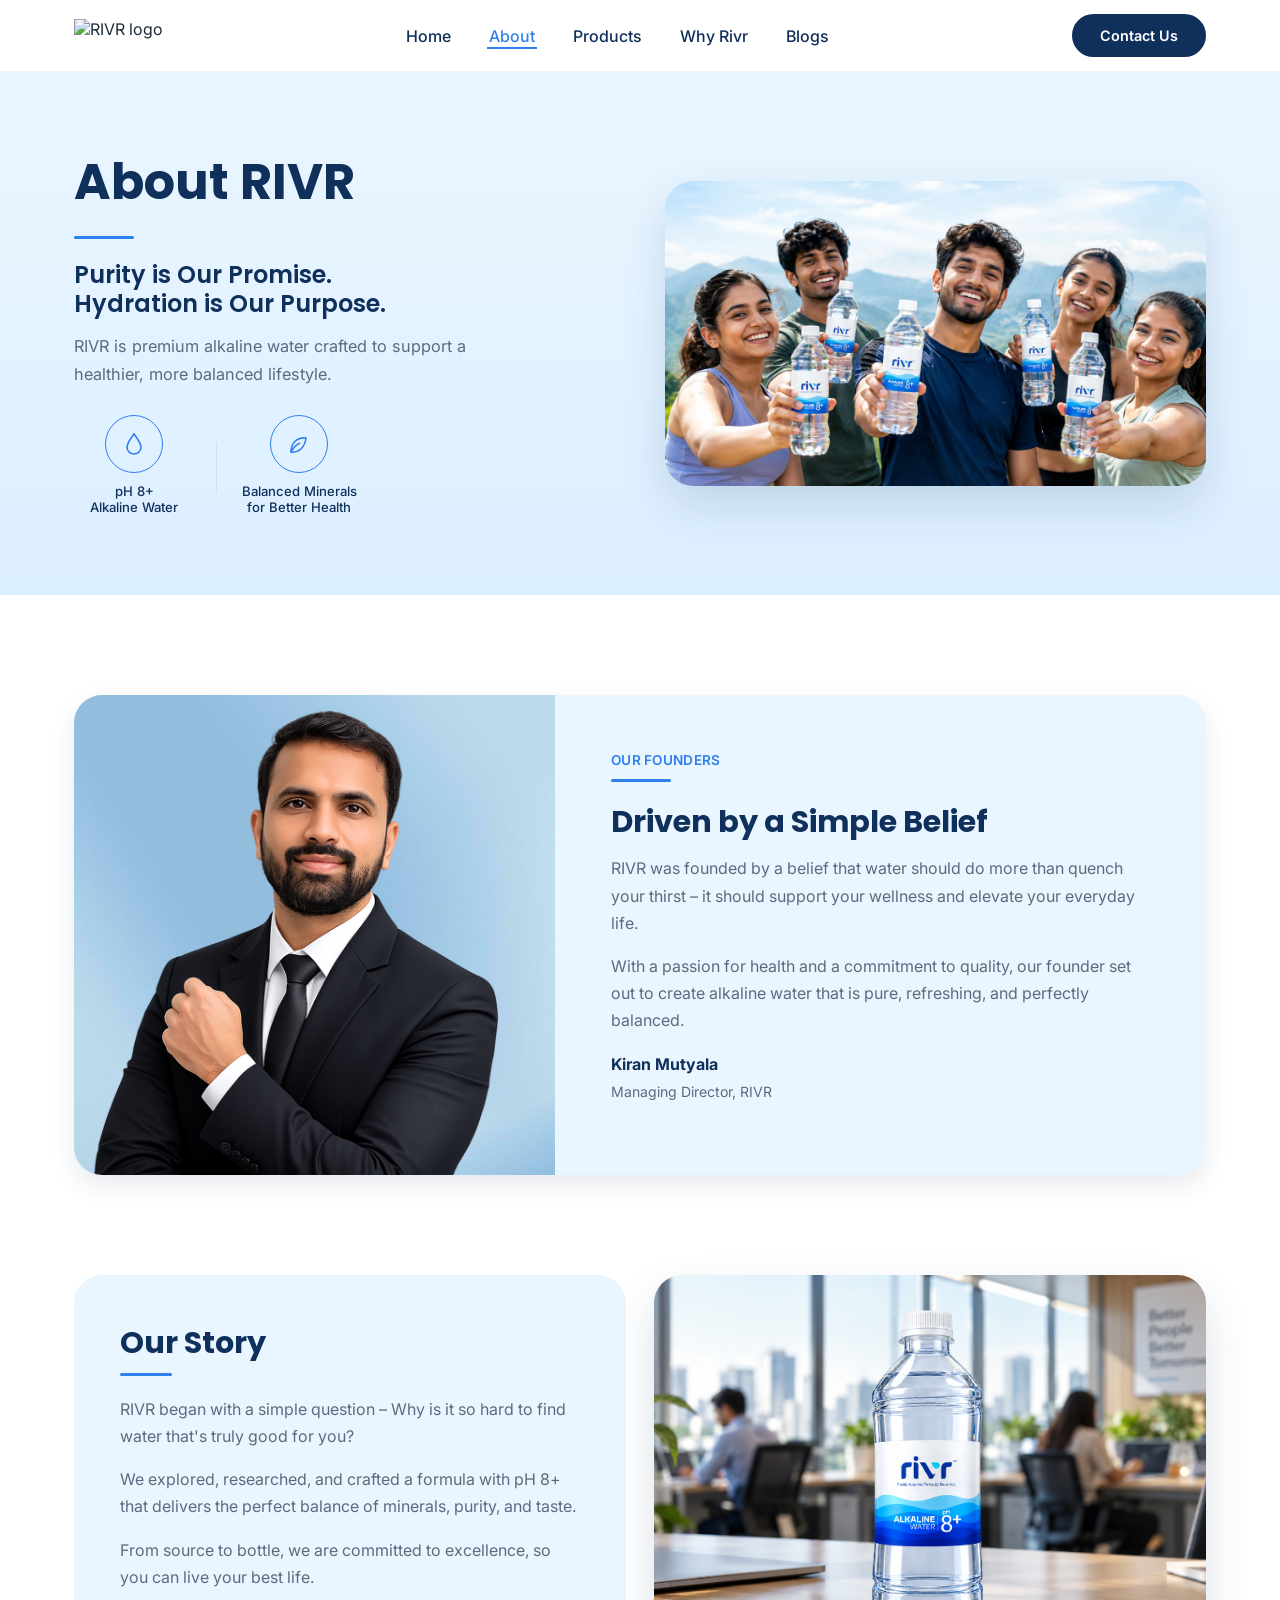
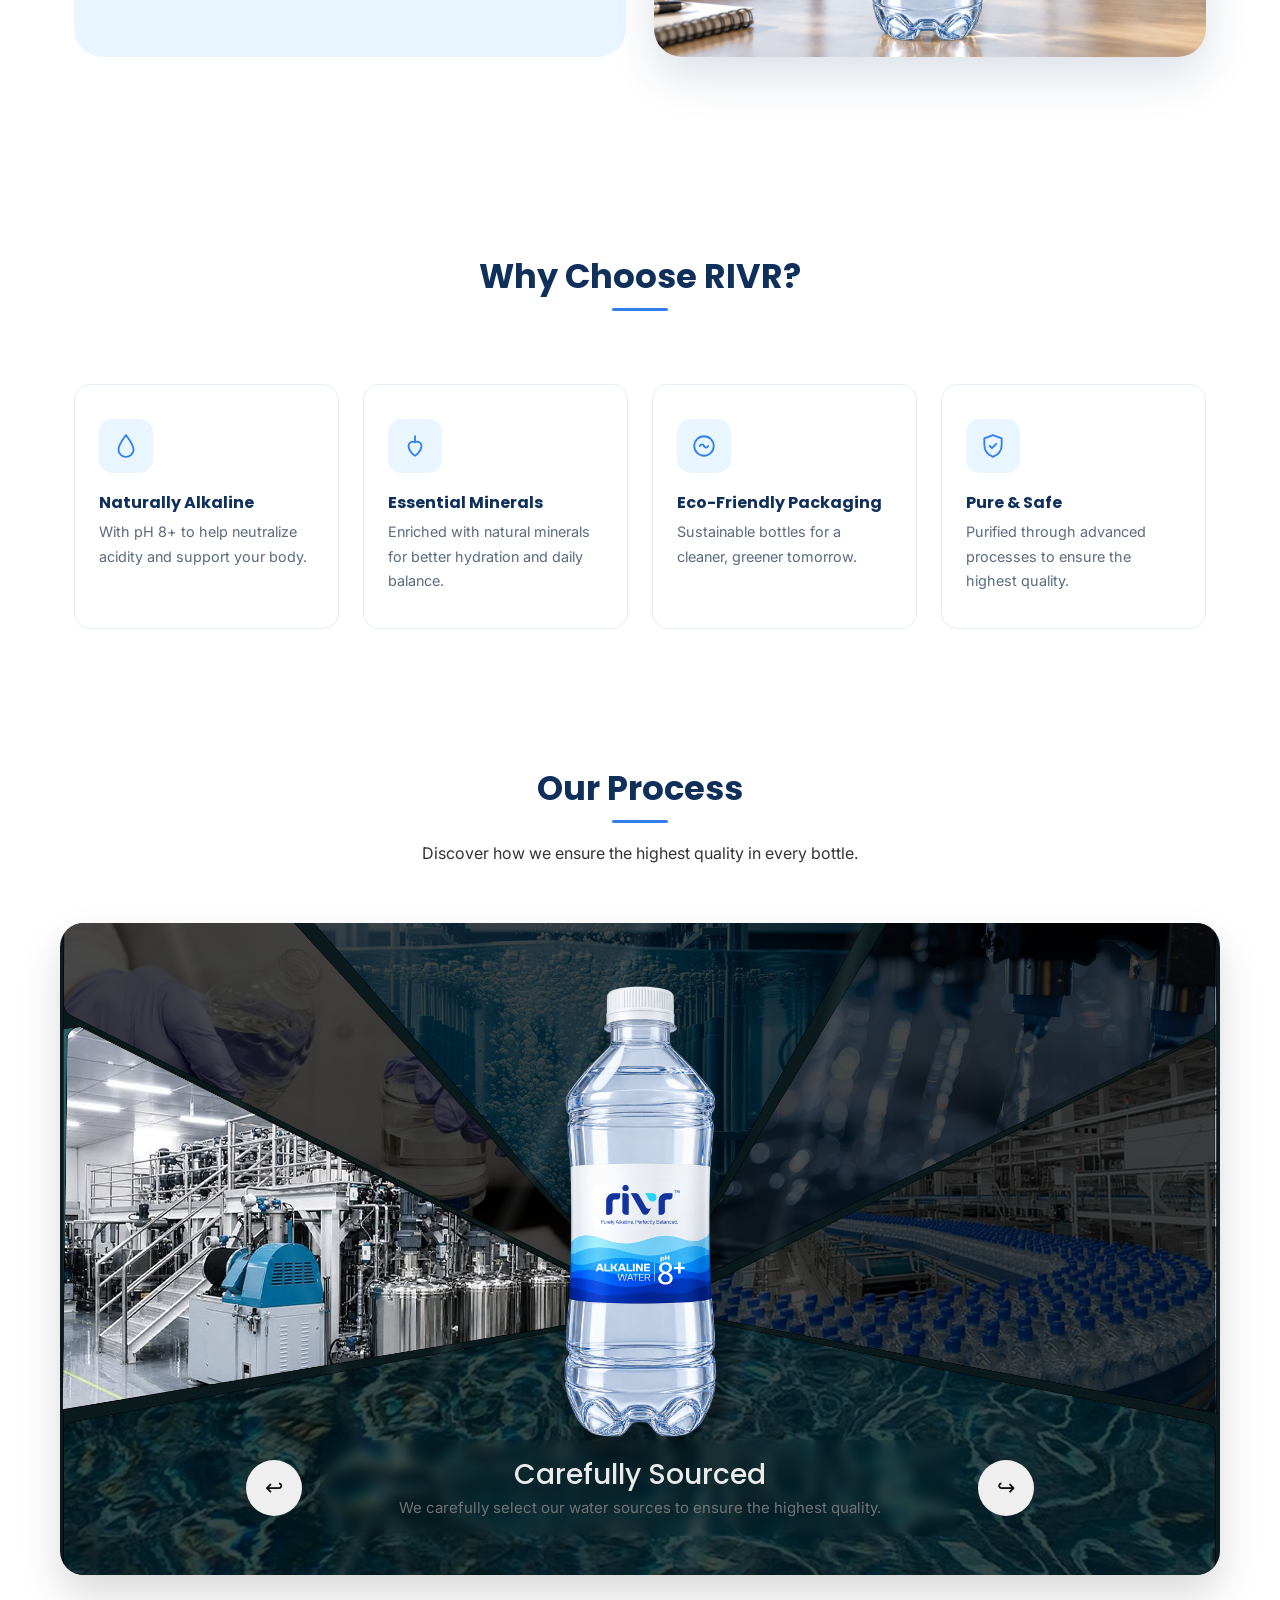
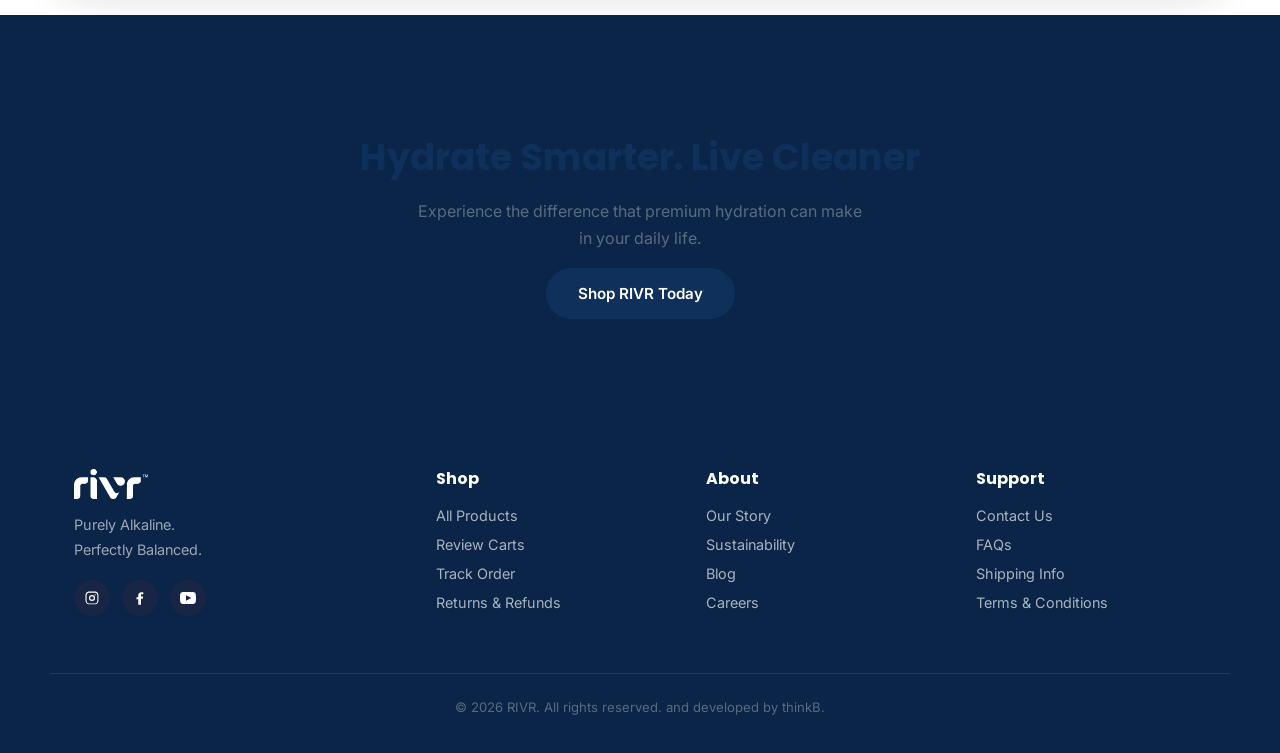
==== about-us.html @ bd058094 "initial client meeting - said to change images mainly" ====
<!DOCTYPE html>
<html lang="en">
<head>
<meta charset="UTF-8">
<meta name="viewport" content="width=device-width, initial-scale=1.0">
<title>About RIVR — Purely Alkaline. Perfectly Balanced.</title>
<link rel="preconnect" href="https://fonts.googleapis.com">
<link href="https://fonts.googleapis.com/css2?family=Poppins:wght@400;500;600;700;800&family=Inter:wght@400;500;600&family=Dancing+Script:wght@600&display=swap" rel="stylesheet">
<link rel="stylesheet" href="css/style.css">

</head>
<body>

<!-- ===== NAVBAR ===== -->
<header class="navbar" id="navbar">
  <div class="container nav-inner">
    <a href="index.html" class="logo">
      <img src="images/logo.png" alt="RIVR logo">
    </a>
    <nav class="nav-links" id="navLinks">
      <a href="index.html" class="nav-link">Home</a>
      <a href="about-us.html" class="nav-link active">About</a>
      <a href="products.html" class="nav-link">Products</a>
      <a href="why-rivr.html" class="nav-link">Why Rivr</a>
      <a href="blogs.html" class="nav-link">Blogs</a>
    </nav>

    <a href="contact.html" class="btn btn-primary nav-cta">Contact Us</a>

    <button class="menu-toggle" id="menuToggle" aria-label="Toggle menu">
      <span></span><span></span><span></span>
    </button>
  </div>
</header>

<section class="why-hero">
  <div class="container why-hero-inner">
    <div class="reveal" data-reveal="left">
      <h1>About RIVR</h1>
      <div class="eyebrow-rule"></div>
      <h2 class="tagline">Purity is Our Promise.<br>Hydration is Our Purpose.</h2>
      <p class="lead">RIVR is premium alkaline water crafted to support a healthier, more balanced lifestyle.</p>
      <div class="hero-quick-icons">
        <div class="qi">
          <span class="qi-circle"><svg viewBox="0 0 24 24"><path d="M12 2c-3 4-7 9-7 13.5A7 7 0 0 0 12 22a7 7 0 0 0 7-6.5C19 11 15 6 12 2Z"/></svg></span>
          <span>pH 8+<br>Alkaline Water</span>
        </div>
        <div class="divider-v"></div>
        <div class="qi">
          <span class="qi-circle"><svg viewBox="0 0 24 24"><path d="M4 20c8 1 14-5 15-14-9-1-15 5-15 14Z"/><path d="M4 20c2-4 5-7 9-9"/></svg></span>
          <span>Balanced Minerals<br>for Better Health</span>
        </div>
      </div>
    </div>
    <div class="hero-media reveal" data-reveal="right">
      <img src="images/blog6.jpeg" alt="Glass of water on a table with mountain view">
    </div>
  </div>
</section>


<section class="founder">

  <div class="container">

    <div class="founder-slider">

      <!-- ===== FOUNDER 1 ===== -->
      <div class="founder-slide active">

        <div class="founder-inner">

          <div class="founder-media reveal" data-reveal="left">
            <img
              src="images/founder-1.png"
              alt="Kiran Mutyala, Managing Director"
            >
          </div>

          <div class="founder-copy reveal" data-reveal="right">

            <span class="eyebrow">OUR FOUNDERS</span>
            <div class="eyebrow-rule"></div>

            <h3>Driven by a Simple Belief</h3>

            <p>
              RIVR was founded by a belief that water should do more than
              quench your thirst – it should support your wellness and
              elevate your everyday life.
            </p>

            <p>
              With a passion for health and a commitment to quality,
              our founder set out to create alkaline water that is pure,
              refreshing, and perfectly balanced.
            </p>

            <p class="founder-name">
              Kiran Mutyala
            </p>

            <p class="founder-title">
              Managing Director, RIVR
            </p>

          </div>

        </div>

      </div>


      <!-- ===== FOUNDER 2 ===== -->
      <div class="founder-slide">

        <div class="founder-inner">

          <div class="founder-media reveal" data-reveal="left">
            <img
              src="images/founder-2.png"
              alt="Bandaru Iswary Lakshmi, Proprietor"
            >
          </div>

          <div class="founder-copy reveal" data-reveal="right">

            <span class="eyebrow">OUR FOUNDERS</span>
            <div class="eyebrow-rule"></div>

            <h3>Building a Better Tomorrow</h3>

            <p>
              Our vision goes beyond creating great products. We believe
              in making healthier and better choices accessible to
              everyone, every day.
            </p>

            <p>
              Through innovation, quality, and a commitment to wellness,
              we are building a brand that puts people and their
              everyday wellbeing first.
            </p>

            <p class="founder-name">
              Bandaru Iswary Lakshmi
            </p>

            <p class="founder-title">
              Proprietor, RIVR
            </p>

          </div>

        </div>

      </div>

    </div>

  </div>

</section>


<section class="story">
  <div class="container story-inner">
    <div class="story-copy reveal" data-reveal="left">
      <h3>Our Story</h3>
      <p>RIVR began with a simple question – Why is it so hard to find water that's truly good for you?</p>
      <p>We explored, researched, and crafted a formula with pH 8+ that delivers the perfect balance of minerals, purity, and taste.</p>
      <p>From source to bottle, we are committed to excellence, so you can live your best life.</p>
    </div>
    <div class="story-media reveal" data-reveal="right">
          <img src="images/bot-4.png" alt="RIVR water bottle">
    </div>
  </div>
</section>

<section class="why">
  <div class="container">
    <div class="section-head reveal" data-reveal="up">
      <h2>Why Choose RIVR?</h2>
    </div>
    <div class="why-grid">
      <div class="why-card reveal" data-reveal="up" data-delay="0">
        <span class="icon-square"><svg viewBox="0 0 24 24"><path d="M12 2c-3 4-7 9-7 13.5A7 7 0 0 0 12 22a7 7 0 0 0 7-6.5C19 11 15 6 12 2Z"/></svg></span>
        <h4>Naturally Alkaline</h4>
        <p>With pH 8+ to help neutralize acidity and support your body.</p>
      </div>
      <div class="why-card reveal" data-reveal="up" data-delay="100">
        <span class="icon-square"><svg viewBox="0 0 24 24"><path d="M12 21s-6-3.6-6-9a4 4 0 0 1 6-3.5A4 4 0 0 1 18 12c0 5.4-6 9-6 9Z"/><path d="M12 8V3"/></svg></span>
        <h4>Essential Minerals</h4>
        <p>Enriched with natural minerals for better hydration and daily balance.</p>
      </div>
      <div class="why-card reveal" data-reveal="up" data-delay="200">
        <span class="icon-square"><svg viewBox="0 0 24 24"><circle cx="12" cy="12" r="9"/><path d="M8 12c1.5-2 3-2 4 0s2.5 2 4 0"/></svg></span>
        <h4>Eco-Friendly Packaging</h4>
        <p>Sustainable bottles for a cleaner, greener tomorrow.</p>
      </div>
      <div class="why-card reveal" data-reveal="up" data-delay="300">
        <span class="icon-square"><svg viewBox="0 0 24 24"><path d="M12 2 4 5v6c0 5 3.4 9 8 11 4.6-2 8-6 8-11V5l-8-3Z"/><path d="m9 12 2 2 4-4"/></svg></span>
        <h4>Pure &amp; Safe</h4>
        <p>Purified through advanced processes to ensure the highest quality.</p>
      </div>
    </div>
  </div>
</section>


  <section class="qt-section">
    <div class="section-head reveal" data-reveal="up">
      <h2>Our Process</h2>
      <p class="qt-subheading">
        Discover how we ensure the highest quality in every bottle.
      </p>
    </div>
    <div class="qt-card">
 
      <!-- ===================== BACKGROUND SLIDES ===================== -->
      <!-- Each slide has its own image + title + description, all defined here in HTML.   -->
      <!-- Only ONE should have the "active" class at a time — JS just toggles this class. -->
      <!-- Add/remove <div class="qt-slide">...</div> blocks to add/remove slides.          -->
 
      <div class="qt-slide active" data-index="0">
        <img src="images/process-bg-1.png" alt="" class="qt-bg-img">
        <div class="qt-overlay"></div>
        <div class="qt-slide-text">
          <h2 class="qt-title">Carefully Sourced</h2>
          <p class="qt-desc">We carefully select our water sources to ensure the highest quality.</p>
        </div>
      </div>
      <div class="qt-slide" data-index="1">
        <img src="images/process-bg-2.png" alt="" class="qt-bg-img">
        <div class="qt-overlay"></div>
        <div class="qt-slide-text">
          <h2 class="qt-title">Advanced Purification</h2>
          <p class="qt-desc">Every batch is tested at the source before it enters the filtration line.</p>
        </div>
      </div>
      <div class="qt-slide" data-index="2">
        <img src="images/process-bg-3.png" alt="" class="qt-bg-img">
        <div class="qt-overlay"></div>
        <div class="qt-slide-text">
          <h2 class="qt-title">Alkaline Balance</h2>
          <p class="qt-desc">Infused with minerals to achieve pH 8+.</p>
        </div>
      </div>
      <div class="qt-slide" data-index="3">
        <img src="images/process-bg-4.png" alt="" class="qt-bg-img">
        <div class="qt-overlay"></div>
        <div class="qt-slide-text">
          <h2 class="qt-title">Hygienic Bottling</h2>
          <p class="qt-desc">Bottled with care to lock in purity and freshness.</p>
        </div>
      </div>
      <div class="qt-slide" data-index="4">
        <img src="images/process-bg-5.png" alt="" class="qt-bg-img">
        <div class="qt-overlay"></div>
        <div class="qt-slide-text">
          <h2 class="qt-title">Delivered to You</h2>
          <p class="qt-desc">From our hands to your life.</p>
        </div>
      </div>
      <div class="qt-facets"></div>
      <div class="qt-bottle-wrap">
        <img src="images/500ml 3D.png" alt="Product bottle" class="qt-bottle">
      </div>
      <div class="qt-footer">
        <button class="qt-arrow qt-arrow--left" id="qtPrev" aria-label="Previous">
          <span>↩</span>
        </button>
        <div class="qt-textbox" id="qtTextbox">
        </div>
        <button class="qt-arrow qt-arrow--right" id="qtNext" aria-label="Next">
          <span>↪</span>
        </button>
      </div>
    </div>
  </section>


<!-- ===== CTA ===== -->
<section class="cta">
  <video class="cta-video" autoplay muted loop playsinline aria-hidden="true">
    <source src="images/Rivr-waves-bg2.mp4" type="video/mp4">
  </video>
  <div class="container cta-inner reveal" data-reveal="up">
    <h2>Hydrate Smarter. Live Cleaner</h2>
    <p>Experience the difference that premium hydration can make in your daily life.</p>
    <a href="products.html" class="btn btn-primary">Shop RIVR Today</a>
  </div>
</section>

<!-- ===== FOOTER ===== -->
<footer class="footer" id="contact">
  <div class="container footer-inner">
    <div class="footer-brand">
      <img src="images/logo-white.png" alt="RIVR logo">
      <p>Purely Alkaline.<br>Perfectly Balanced.</p>
      <div class="social-icons">
        <a href="#" class="social-icon" aria-label="Instagram"><svg viewBox="0 0 24 24"><path d="M12 2.2c2.7 0 3 0 4.1.06 1.1.05 1.8.22 2.4.46.6.24 1.1.56 1.6 1.06.5.5.82 1 1.06 1.6.24.6.4 1.3.46 2.4.06 1.1.06 1.4.06 4.1s0 3-.06 4.1c-.05 1.1-.22 1.8-.46 2.4a4.3 4.3 0 0 1-1.06 1.6 4.3 4.3 0 0 1-1.6 1.06c-.6.24-1.3.4-2.4.46-1.1.06-1.4.06-4.1.06s-3 0-4.1-.06c-1.1-.05-1.8-.22-2.4-.46a4.3 4.3 0 0 1-1.6-1.06 4.3 4.3 0 0 1-1.06-1.6c-.24-.6-.4-1.3-.46-2.4C2.2 15 2.2 14.7 2.2 12s0-3 .06-4.1c.05-1.1.22-1.8.46-2.4.24-.6.56-1.1 1.06-1.6a4.3 4.3 0 0 1 1.6-1.06c.6-.24 1.3-.4 2.4-.46C9 2.2 9.3 2.2 12 2.2zm0 1.8c-2.65 0-2.96 0-4 .06-.96.04-1.48.2-1.83.34-.46.18-.79.4-1.13.75-.35.34-.57.67-.75 1.13-.14.35-.3.87-.34 1.83-.05 1.04-.06 1.35-.06 4s0 2.96.06 4c.04.96.2 1.48.34 1.83.18.46.4.79.75 1.13.34.35.67.57 1.13.75.35.14.87.3 1.83.34 1.04.05 1.35.06 4 .06s2.96 0 4-.06c.96-.04 1.48-.2 1.83-.34.46-.18.79-.4 1.13-.75.35-.34.57-.67.75-1.13.14-.35.3-.87.34-1.83.05-1.04.06-1.35.06-4s0-2.96-.06-4c-.04-.96-.2-1.48-.34-1.83a2.9 2.9 0 0 0-.75-1.13 2.9 2.9 0 0 0-1.13-.75c-.35-.14-.87-.3-1.83-.34-1.04-.05-1.35-.06-4-.06zm0 3.5a4.5 4.5 0 1 1 0 9 4.5 4.5 0 0 1 0-9zm0 1.8a2.7 2.7 0 1 0 0 5.4 2.7 2.7 0 0 0 0-5.4zm5.7-2a1.05 1.05 0 1 1-2.1 0 1.05 1.05 0 0 1 2.1 0z"/></svg></a>
        <a href="#" class="social-icon" aria-label="Facebook"><svg viewBox="0 0 24 24"><path d="M13.5 21v-8h2.7l.4-3.1h-3.1V8c0-.9.25-1.5 1.55-1.5H17V3.7C16.6 3.65 15.4 3.5 14 3.5c-2.7 0-4.6 1.65-4.6 4.7v2.7H6.7V14H9.4v8h4.1z"/></svg></a>
        <a href="#" class="social-icon" aria-label="Youtube"><svg viewBox="0 0 24 24"><path d="M19.615 3.184c-3.604-.246-11.631-.245-15.23 0-3.897.266-4.356 2.62-4.385 8.816.029 6.185.484 8.549 4.385 8.816 3.6.245 11.626.246 15.23 0 3.897-.266 4.356-2.62 4.385-8.816-.029-6.185-.484-8.549-4.385-8.816zm-10.615 12.816v-8l8 3.993-8 4z"/></svg></a>
      </div>
    </div>

    <div class="footer-col">
      <h4>Shop</h4>
      <a href="products.html">All Products</a>
      <a href="review-carts.html">Review Carts</a>
      <a href="track-order.html">Track Order</a>
      <a href="returns-refunds.html">Returns &amp; Refunds</a>
    </div>

    <div class="footer-col">
      <h4>About</h4>
      <a href="about-us.html">Our Story</a>
      <a href="sustainability.html">Sustainability</a>
      <a href="blog.html">Blog</a>
      <a href="careers.html">Careers</a>
    </div>

    <div class="footer-col">
      <h4>Support</h4>
      <a href="contact.html">Contact Us</a>
      <a href="faq.html">FAQs</a>
      <a href="shipping-info.html">Shipping Info</a>
      <a href="terms-conditions.html">Terms &amp; Conditions</a>
    </div>
  </div>

  <div class="footer-bottom">
    <p>&copy; <span id="year"></span> RIVR. All rights reserved. and developed by thinkB.</p>
  </div>
</footer>

<button id="backToTop" aria-label="Back to top">&#8593;</button>

<script src="js/script.js"></script>

</body>
</html>
---- css/style.css ----
/* =========================================================
   RIVR — Alkaline Water Website
   ========================================================= */

:root{
  --navy: #10305c;
  --navy-deep: #0a2547;
  --blue: #2f80ed;
  --blue-light: #6fb3f2;
  --sky: #eaf6ff;
  --sky-2: #dcefff;
  --ink: #1c2b3a;
  --muted: #5b6b7f;
  --white: #ffffff;
  --wave-1: #bfe3ff;
  --wave-2: #5aa8ec;
  --wave-3: #1c6fd1;
  --wave-4: #0b3d7a;

  --radius-sm: 10px;
  --radius-md: 16px;
  --radius-lg: 28px;

  --shadow: 0 20px 45px rgba(16, 48, 92, 0.14);
  --shadow-sm: 0 10px 24px rgba(16, 48, 92, 0.10);

  --container: 1180px;
  --ease: cubic-bezier(.22, .8, .32, 1);
}

*, *::before, *::after{ box-sizing: border-box; }

html{ scroll-behavior: smooth; }

body{
  margin: 0;
  font-family: 'Inter', sans-serif;
  color: var(--ink);
  background: var(--white);
  overflow-x: hidden;
}

h1, h2, h3, h4{
  font-family: 'Poppins', sans-serif;
  color: var(--navy);
  margin: 0 0 .5em;
  line-height: 1.2;
}

p{ margin: 0 0 1em; color: var(--muted); line-height: 1.7; }

a{ text-decoration: none; color: inherit; }

img{ max-width: 100%; display: block; }

ul{ list-style: none; margin: 0; padding: 0; }

.container{
  width: 100%;
  max-width: var(--container);
  margin: 0 auto;
  padding: 0 24px;
}

/* ---------- Buttons ---------- */
.btn{
  display: inline-flex;
  align-items: center;
  justify-content: center;
  padding: 14px 30px;
  border-radius: 40px;
  font-weight: 600;
  font-size: .95rem;
  border: 2px solid transparent;
  cursor: pointer;
  white-space: nowrap;
}
.btn-primary{
  background: var(--navy);
  color: var(--white);
  border-color: var(--navy);
}
.btn-primary:hover{
  background: var(--white);
  color: var(--navy);
  transition: all .3s ease;
}
.btn-outline{
  background: transparent;
  border-color: var(--navy);
  color: var(--navy);
}
.btn-outline:hover{
  background: var(--navy);
  color: var(--white);
}
.btn-outline-home-banner{
  background: transparent;
  border-color:#fff;
  color: #fff;
}
.btn-outline-home-banner:hover{
  background: var(--navy);
  color: var(--white);
  border-color:#0a2547;
  transition: all .3s ease;

}
.btn-block{ width: 100%; }

/* =========================================================
   NAVBAR
   ========================================================= */
.navbar{
  position: sticky;
  top: 0;
  z-index: 1000;
  background: rgba(255,255,255,.85);
  backdrop-filter: blur(10px);
  border-bottom: 1px solid rgba(16,48,92,.06);
  transition: box-shadow .3s ease, background-color .3s ease;
}
.navbar.scrolled{
  box-shadow: 0 8px 24px rgba(16,48,92,.08);
  background: rgba(255,255,255,.96);
}
.nav-inner{
  display: flex;
  align-items: center;
  justify-content: space-between;
  padding-top: 14px;
  padding-bottom: 14px;
  gap: 20px;
}
.logo img{ height: 34px; width: auto; }

.nav-links{
  display: flex;
  gap: 34px;
  margin: 0 auto;
}
.nav-link{
  position: relative;
  font-weight: 500;
  color: var(--navy);
  padding: 1px 2px;
}
.nav-link::after{
  content: "";
  position: absolute;
  left: 0; bottom: -2px;
  width: 0;
  height: 2px;
  background: var(--blue);
  transition: width .3s var(--ease);
}
.nav-link:hover::after,
.nav-link.active::after{ width: 100%; }
.nav-link.active{ color: var(--blue); }

.nav-cta{ padding: 11px 26px; font-size: .9rem; }

.menu-toggle{
  display: none;
  flex-direction: column;
  gap: 5px;
  background: none;
  border: none;
  cursor: pointer;
  padding: 6px;
}
.menu-toggle span{
  width: 24px; height: 2px;
  background: var(--navy);
  border-radius: 2px;
  transition: transform .3s ease, opacity .3s ease;
}
.menu-toggle.open span:nth-child(1){ transform: translateY(7px) rotate(45deg); }
.menu-toggle.open span:nth-child(2){ opacity: 0; }
.menu-toggle.open span:nth-child(3){ transform: translateY(-7px) rotate(-45deg); }

/* =========================================================
   HERO
   ========================================================= */
.hero{
  position: relative;
  background: linear-gradient(135deg, rgba(9, 26, 45, 0.75), rgba(12, 30, 50, 0.9));
  padding-top: 90px;
  overflow: hidden;
}
.hero-inner{
  position: relative;
  z-index: 3;
  display: grid;
  grid-template-columns: 1.05fr .95fr;
  align-items: center;
  gap: 30px;
  min-height: 560px;
}
.hero-copy h1{
  font-size: clamp(2.2rem, 4.6vw, 3.4rem);
  font-weight: 700;
  color: #fff;
}
.hero-sub{
  font-size: 1.1rem;
  color:#fff;
  opacity: .8;
  margin-bottom: 1.6em;
}
.hero-actions{ display: flex; gap: 16px; flex-wrap: wrap; }

.hero-media{
  position: relative;
  display: flex;
  justify-content: center;
}
.hero-bottle{
  width: min(70%, 380px);
  filter: drop-shadow(0 40px 40px rgba(11,61,122,.28));
  animation: float 5s ease-in-out infinite;
}
@keyframes float{
  0%, 100%{ transform: translateY(0); }
  50%{ transform: translateY(-16px); }
}
.droplet{
  position: absolute;
  border-radius: 50%;
  background: radial-gradient(circle at 30% 30%, #fff, var(--blue-light) 60%, transparent 100%);
  opacity: .8;
  animation: drop 3.4s ease-in-out infinite;
}
.d1{ width: 14px; height: 14px; top: 18%; left: 12%; animation-delay: 0s; }
.d2{ width: 10px; height: 10px; top: 65%; right: 10%; animation-delay: .8s; }
.d3{ width: 8px; height: 8px; top: 40%; right: 22%; animation-delay: 1.6s; }
.d4{ width: 12px; height: 12px; bottom: 12%; left: 22%; animation-delay: 2.2s; }
@keyframes drop{
  0%, 100%{ transform: translateY(0); opacity: .5; }
  50%{ transform: translateY(-14px); opacity: 1; }
}

.hero-waves{
  position: absolute;
  inset: 0;
  z-index: 1;
  pointer-events: none;
}
.wave{
  position: absolute;
  bottom: 0; left: 0;
  width: 100%;
  height: 55%;
}
.wave-1 path{ fill: var(--wave-2); opacity: .35; }
.wave-2 path{ fill: var(--wave-3); opacity: .55; }
.wave-3 path{ fill: var(--wave-4); opacity: .95; }
.wave-1{ animation: waveShift 12s ease-in-out infinite; }
.wave-2{ animation: waveShift 9s ease-in-out infinite reverse; }
.wave-3{ animation: waveShift 15s ease-in-out infinite; }
@keyframes waveShift{
  0%, 100%{ transform: translateX(0); }
  50%{ transform: translateX(-3%); }
}
.hero-ripple, .ripple-layer{
  position: absolute; 
  inset: 0;
  z-index: 1;
  width: 100%;
  height: 100%;
  display: block;
  pointer-events: none;
}
/* =========================================================
   ABOUT
   ========================================================= */
  .about.reference-about { background:var(--white); padding:100px 0 ; }
  .reference-about .about-inner { display:grid; grid-template-columns:minmax(0, .95fr) minmax(0, 1.05fr); gap:76px; align-items:center; }
  .reference-about .about-media { position:relative; min-height:390px; }
  .reference-about .about-media img { width:76%; height:330px; object-fit:cover; border-radius:22px; display:block; box-shadow:0 14px 35px rgba(16, 48, 92, 0.14); }
  .reference-about .about-media::after { content:""; position:absolute; right:0; bottom:0; width:58%; height:205px; background:url('../images/blog4.png') center/cover; border:10px solid var(--white); border-radius:22px; box-shadow:0 14px 35px rgba(16, 48, 92, 0.14); }
  .reference-about .about-copy { max-width:620px; }
  .reference-about .about-copy h2 { margin:8px 0 20px; color:var(--navy); font-size:clamp(2rem,4vw,3.3rem); line-height:1.08; font-weight:700; }
  .reference-about .about-copy h2::before { content:'OUR STORY'; display:block; margin-bottom:5px; color:var(--blue); font-size:.72rem; letter-spacing:.18em; font-weight:800; }
  .reference-about .about-copy h2 em { font-family:Georgia,serif; font-weight:400; }
  .reference-about .about-copy > p { color:var(--muted); line-height:1.75; margin:0 0 20px; }
  .reference-about .feature-icons { display:grid; grid-template-columns:1fr 1fr; gap:13px 25px; margin:20px 0 20px; }
  .reference-about .feature-icon { display:flex; align-items:center; gap:10px; }
  .reference-about .feature-icon .icon-circle { width:23px; height:23px; flex:0 0 23px; border-radius:50%; display:grid; place-items:center; }
  .reference-about .feature-icon .icon-circle svg { width:25px; height:25px; fill:none; stroke:var(--blue); stroke-width:2.5; }
  .reference-about .feature-icon p { margin:0; color:var(--ink); font-size:.82rem; font-weight:600; line-height:1.25; }
  .reference-about .about-cta { display:inline-flex; align-items:center; gap:9px; padding:14px 25px; border-radius:30px; text-decoration:none; margin-top:16px; }
  @media (max-width:760px) { .reference-about .about-inner{grid-template-columns:1fr;gap:35px}.reference-about .about-media{min-height:320px}.reference-about .about-media img{height:270px}.reference-about .feature-icons{gap:12px}.reference-about{padding:65px 0!important} }


  /* =========================================================
   PRODUCTS
   ========================================================= */
.products {
  background-image: url("images/water-bg.jpg"); /* fallback if WebGL is unavailable */
  background-size: cover;
  padding: 70px 0;
  position: relative;
  overflow: hidden;
}
.ripple-layer{
  position: absolute;
  inset: 0;
  z-index: 0;
  width: 100%;
  height: 100%;
  display: block;
  pointer-events: none;
}
.products .container{
  position: relative;
  z-index: 1;
}
.section-head{ text-align: center; max-width: 640px; margin: 0 auto 56px; }
.section-head h2{
  font-size: 2.1rem;
  position: relative;
  display: inline-block;
  padding-bottom: 14px;
}
.section-head h2::after{
  content: "";
  position: absolute;
  bottom: 0; left: 50%;
  transform: translateX(-50%);
  width: 56px; height: 3px;
  background: var(--blue);
  border-radius: 2px;
}

.product-grid{
  display: grid;
  grid-template-columns: repeat(3, 1fr);
  gap: 28px;
}
.product-card {
  background: var(--white);
  border-radius: var(--radius-md);
  padding: 24px 24px 28px;
  box-shadow: var(--shadow-sm);
  transition: transform .4s var(--ease),
              box-shadow .4s var(--ease);
}
.product-card:hover {
  transform: translateY(-10px);
  box-shadow: var(--shadow);
}
.product-slider {
  position: relative;
  height: 260px;
  border-radius: var(--radius-sm);
  margin-bottom: 18px;
  overflow: hidden;
  background: var(--sky);
}
.product-slides {
  position: relative;
  width: 100%;
  height: 100%;
}
.product-slide {
  position: absolute;
  inset: 0;
  opacity: 0;
  visibility: hidden;
  transform: translateX(20px);
  transition:
    opacity .5s ease,
    transform .5s ease,
    visibility .5s ease;
}
.product-slide.active {
  opacity: 1;
  visibility: visible;
  transform: translateX(0);
}
.product-slide img {
  width: 100%;
  height: 100%;
  object-fit: cover;

  transition: transform .6s var(--ease);
}
.product-card:hover .product-slide.active img {
  transform: scale(1.04);
}
.slider-arrow {
  position: absolute;
  top: 50%;
  transform: translateY(-50%);
  width: 38px;
  height: 38px;
  border: none;
  border-radius: 50%;
  background: rgba(0, 0, 0, 0.30);
  color: #fff;
  font-size: 22px;
  display: flex;
  align-items: center;
  justify-content: center;
  cursor: pointer;
  z-index: 10;
  transition:
    background .3s ease,
    transform .3s ease;
}
.prev-arrow {
  left: 12px;
}
.next-arrow {
  right: 12px;
}
.slider-arrow:hover {
  background: rgba(0, 0, 0, 0.55);
  transform: translateY(-50%) scale(1.08);
}
.slider-dots {
  position: absolute;
  bottom: 10px;
  left: 50%;
  transform: translateX(-50%);
  display: flex;
  align-items: center;
  gap: 5px;
  z-index: 10;
}
.slider-dot {
  width: 7px;
  height: 7px;
  padding: 0;
  border: none;
  border-radius: 50%;
  background: #ffffff;
  cursor: pointer;
  transition:
    width .3s ease,
    background .3s ease,
    border-radius .3s ease;
}
.slider-dot.active {
  width: 18px;
  border-radius: 10px;
  background: #1769e0;
}
.product-card h3 {
  font-size: 1.15rem;
  margin-bottom: 2px;
}
.product-card p {
  font-size: .9rem;
  margin-bottom: 18px;
}
/* =========================================================
   WHY RIVR
   ========================================================= */
.why{ 
  padding: 100px 0;
 }
.why-grid{
  display: grid;
  grid-template-columns: repeat(4, 1fr);
  gap: 24px;
}
.why-card{
  border: 1px solid #e6edf5;
  border-radius: var(--radius-md);
  padding: 34px 24px;
  transition: transform .35s var(--ease), box-shadow .35s var(--ease), border-color .3s;
}
.why-card:hover{
  transform: translateY(-8px);
  border-color: transparent;
}
.icon-square{
  display: inline-flex;
  align-items: center;
  justify-content: center;
  width: 54px; height: 54px;
  border-radius: 14px;
  background: var(--sky);
  margin-bottom: 20px;
}
.icon-square svg{
  width: 26px; height: 26px;
  fill: none;
  stroke: var(--blue);
  stroke-width: 1.7;
  stroke-linecap: round;
  stroke-linejoin: round;
}
.why-card h3{ font-size: 1.08rem; margin-bottom: 8px; }
.why-card p{ font-size: .9rem; margin: 0; }

/* =========================================================
   LIFESTYLE
   ========================================================= */
.lifestyle{
  position: relative;
  min-height: 480px;
  display: flex;
  align-items: center;
  overflow: hidden;
}
.lifestyle-bg{
  position: absolute; inset: 0;
  background-size: cover;
  background-position: center;
  transform: scale(1.05);
  will-change: transform;
}
.lifestyle-overlay{
  position: absolute; inset: 0;
  background-image:url('../images/why-bg.jpg');
  background-size: cover;
  background-position: center;
}
.lifestyle-inner{
  position: relative;
  z-index: 2;
  display: grid;
  grid-template-columns: 1.1fr .9fr;
  align-items: center;
  gap: 30px;
  padding: 90px 24px;
}
.lifestyle-copy h2{
  color: var(--white);
  font-size: clamp(1.9rem, 3.6vw, 2.6rem);
}
.lifestyle-copy p{
  color: rgba(255,255,255,.78);
  max-width: 42ch;
}

/* =========================================================
   TESTIMONIALS
   ========================================================= */

.testimonials {
  background: var(--sky);
  padding: 100px 0;
}

.testimonial-carousel {
  position: relative;
  max-width: 1100px;
  margin: 0 auto;
  display: flex;
  align-items: center;
  gap: 20px;
}

.carousel-track {
  position: relative;
  flex: 1;
  overflow: hidden;
  min-height: 280px;
}

.testimonial-group {
  display: grid;
  grid-template-columns: repeat(3, 1fr);
  gap: 20px;

  position: absolute;
  inset: 0;

  opacity: 0;
  transform: translateX(60px);

  pointer-events: none;

  transition:
    opacity 1s ease,
    transform 1s cubic-bezier(0.22, 1, 0.36, 1);
}

.testimonial-group.active {
  opacity: 1;
  transform: translateX(0);

  pointer-events: auto;
  position: relative;
}

.testimonial-card {
  background: var(--white);
  border-radius: var(--radius-md);
  padding: 35px 28px 28px;
  box-shadow: var(--shadow-sm);
  min-height: 250px;
  display: flex;
  flex-direction: column;
  justify-content: space-between;
}

.quote-mark {
  font-family: 'Poppins', sans-serif;
  font-size: 3rem;
  color: var(--blue);
  line-height: 0.6;
  display: block;
  margin-bottom: 15px;
}

.testimonial-card p {
  font-size: 1rem;
  line-height: 1.7;
  color: var(--ink);
  margin: 0;
}

.testimonial-author {
  display: flex;
  align-items: center;
  gap: 12px;
  margin-top: 25px;
}

.testimonial-author img {
  width: 44px;
  height: 44px;
  border-radius: 50%;
  object-fit: cover;
}

.testimonial-author h4 {
  margin: 0;
  font-size: 0.98rem;
}

.testimonial-author span {
  font-size: 0.82rem;
  color: var(--muted);
}

/* Arrows */

.carousel-arrow {
  width: 42px;
  height: 42px;
  border-radius: 50%;
  border: 1px solid #d7e3ef;
  background: var(--white);
  color: var(--navy);
  cursor: pointer;
  flex-shrink: 0;

  display: flex;
  align-items: center;
  justify-content: center;

  transition:
    background-color 0.3s,
    color 0.3s,
    transform 0.3s;
}

.carousel-arrow:hover {
  background: var(--navy);
  color: var(--white);
  transform: scale(1.06);
}

/* Dots */

.carousel-dots {
  display: flex;
  justify-content: center;
  gap: 8px;
  margin-top: 26px;
}

.dot {
  width: 8px;
  height: 8px;
  border-radius: 50%;
  background: #c6d6e6;
  cursor: pointer;
  transition:
    background-color 0.3s,
    transform 0.3s;
}

.dot.active {
  background: var(--navy);
  transform: scale(1.3);
}


/* =========================================================
   TABLET
   ========================================================= */

@media (max-width: 900px) {

  .testimonial-carousel {
    max-width: 750px;
  }

  .testimonial-group {
    gap: 15px;
  }

  .testimonial-card {
    padding: 28px 22px;
  }
  .testimonial-card p {
    font-size: 0.92rem;
  }
}
/* =========================================================
   MOBILE
   ========================================================= */

@media (max-width: 650px) {

  .testimonial-carousel {
    gap: 8px;
  }

  .testimonial-group {
    grid-template-columns: 1fr;
  }

  .testimonial-card {
    min-height: 220px;
    padding: 30px 25px;
  }

  /* Only show the first card of each group on mobile */
  .testimonial-group .testimonial-card:not(:first-child) {
    display: none;
  }

  .carousel-arrow {
    width: 36px;
    height: 36px;
  }

}
/* =========================================================
   CTA
   ========================================================= */
.cta{
  position: relative;
  padding: 120px 0 80px;
  background: var(--navy-deep);
  background-size: cover;
  background-position: center;
  text-align: center;
  overflow: hidden;
}
.cta video{
  position: absolute;
  inset: 0;
  width: 100%;
  height: 100%;
  object-fit: cover;
  z-index: 0;
  pointer-events: none;
}
.cta::before{
  content: '';
  position: absolute;
  inset: 0;
  z-index: 1;
}
.cta-inner{
  position: relative;
  z-index: 2;
}
.cta-inner h2{ font-size: clamp(1.7rem, 3.4vw, 2.3rem); }
.cta-inner p{ max-width: 46ch; margin-left: auto; margin-right: auto; }

/* =========================================================
   FOOTER
   ========================================================= */
.footer{ background: #0a2547; color: rgba(255,255,255,.75); padding-top: 70px; }
.footer-inner{
  display: grid;
  grid-template-columns: 1.4fr 1fr 1fr 1fr;
  gap: 40px;
  padding-bottom: 50px;
  border-bottom: 1px solid rgba(255,255,255,.1);
}
.footer-brand img{ height: 30px; margin-bottom: 14px; }
.footer-brand p{ color: rgba(255,255,255,.6); font-size: .9rem; margin-bottom: 18px; }
.social-icons{ display: flex; gap: 12px; }
.social-icons a{
  width: 36px; height: 36px;
  border-radius: 50%;
  background: rgba(189, 45, 45, 0.08);
  display: flex;
  align-items: center;
  justify-content: center;
  transition: background-color .3s, transform .3s;
}
.social-icons svg{ width: 16px; height: 16px; fill: var(--white); }
.social-icons a:hover{ background: rgba(255, 253, 253, 0.2); transform: translateY(-3px); }

.footer-col h4{ color: var(--white); font-size: 1rem; margin-bottom: 18px; }
.footer-col a{
  display: block;
  color: rgba(255,255,255,.65);
  font-size: .9rem;
  margin-bottom: 12px;
  transition: color .3s, transform .3s;
}
.footer-col a:hover{ color: var(--white); transform: translateX(4px); }

.footer-bottom{
  text-align: center;
  padding: 22px 0;
  font-size: .82rem;
  color: rgba(255,255,255,.45);
}

/* =========================================================
   BACK TO TOP
   ========================================================= */
#backToTop{
  position: fixed;
  right: 26px;
  bottom: 26px;
  width: 46px; height: 46px;
  border-radius: 50%;
  border: none;
  background: var(--navy);
  color: var(--white);
  font-size: 1.1rem;
  cursor: pointer;
  z-index: 999;
  opacity: 0;
  visibility: hidden;
  transform: translateY(10px);
  transition: opacity .3s, transform .3s, visibility .3s, background-color .3s;
  box-shadow: var(--shadow-sm);
}
#backToTop.show{ opacity: 1; visibility: visible; transform: translateY(0); }
#backToTop:hover{ background: var(--blue); }

/* =========================================================
   SCROLL REVEAL ANIMATIONS
   ========================================================= */
.reveal{
  opacity: 0;
  transition: opacity .8s var(--ease), transform .8s var(--ease);
  transition-delay: var(--reveal-delay, 0ms);
}
.reveal[data-reveal="up"]{ transform: translateY(46px); }
.reveal[data-reveal="left"]{ transform: translateX(-46px); }
.reveal[data-reveal="right"]{ transform: translateX(46px); }
.reveal.in-view{
  opacity: 1;
  transform: translate(0, 0);
}

/* =========================================================
   RESPONSIVE
   ========================================================= */
@media (max-width: 980px){
  .hero-inner{ grid-template-columns: 1fr; text-align: center; min-height: auto; padding: 40px 0 60px; }
  .hero-actions{ justify-content: center; }
  .hero-media{ order: -1; }
  .about-inner{ grid-template-columns: 1fr; }
  .about-media img{ aspect-ratio: 16/10; }
  .product-grid{ grid-template-columns: repeat(2, 1fr); }
  .why-grid{ grid-template-columns: repeat(2, 1fr); }
  .lifestyle-inner{ grid-template-columns: 1fr; text-align: center; }
  .lifestyle-copy p{ margin-left: auto; margin-right: auto; }
  .footer-inner{ grid-template-columns: 1fr 1fr; }
}

@media (max-width: 720px){
  .nav-links{
    position: fixed;
    top: 66px; left: 0; right: 0;
    background: var(--white);
    flex-direction: column;
    align-items: center;
    padding: 24px 0;
    gap: 20px;
    box-shadow: var(--shadow-sm);
    transform: translateY(-140%);
    transition: transform .35s var(--ease);
  }
  .nav-links.open{ transform: translateY(0); }
  .nav-cta{ display: none; }
  .menu-toggle{ display: flex; }
  .feature-icons{ grid-template-columns: repeat(2, 1fr); }
  .product-grid{ grid-template-columns: 1fr; }
  .why-grid{ grid-template-columns: 1fr; }
  .footer-inner{ grid-template-columns: 1fr; text-align: center; }
  .social-icons{ justify-content: center; }
  .testimonial-card{ padding: 34px 24px 26px; }
}

@media (prefers-reduced-motion: reduce){
  *{ animation: none !important; transition: none !important; }
}



/* about us page */
/* HERO */
.about-hero{position:relative;background:linear-gradient(180deg,var(--sky) 0%,var(--sky-2) 100%);padding:80px 0 70px;overflow:hidden}
.about-hero-inner{display:grid;grid-template-columns:1fr 1fr;gap:50px;align-items:center}
.eyebrow-rule{width:60px;height:3px;background:var(--blue);margin:6px 0 22px;border-radius:2px}
.about-hero h1{font-size:clamp(2.2rem,4.4vw,3.1rem)}
.about-hero h2.tagline{font-size:clamp(1.3rem,2.4vw,1.7rem);color:var(--navy);font-weight:600;margin-bottom:.6em}
.about-hero p.lead{max-width:44ch;font-size:1.02rem}
.hero-quick-icons{display:flex;align-items:center;gap:22px;margin-top:28px}
.qi{display:flex;flex-direction:column;align-items:center;text-align:center;gap:10px;width:110px}
.qi-circle{width:58px;height:58px;border-radius:50%;border:1.6px solid var(--blue);display:flex;align-items:center;justify-content:center;transition:transform .3s var(--ease),background-color .3s}
.qi-circle svg{width:24px;height:24px;fill:none;stroke:var(--blue);stroke-width:1.6}
.qi:hover .qi-circle{background:var(--blue);transform:translateY(-4px)}
.qi:hover .qi-circle svg{stroke:#fff}
.qi span{font-size:.82rem;font-weight:500;color:var(--navy)}
.divider-v{width:1px;height:52px;background:#cfe0f0}
.hero-media-about img{border-radius:var(--radius-lg);box-shadow:var(--shadow);width:100%;aspect-ratio:4/3;object-fit:cover}

/* ===== FOUNDER ===== */

.founder {
  padding: 100px 0;
}

/* Slider wrapper */
.founder-slider {
  position: relative;
  width: 100%;
}

/* Individual founder slides */
.founder-slide {
  width: 100%;
  opacity: 0;
  visibility: hidden;
  position: absolute;
  top: 0;
  left: 0;
  transform: translateY(12px);
  transition:
    opacity 0.6s ease,
    transform 0.6s ease,
    visibility 0.6s ease;
}

/* First / active founder */
.founder-slide.active {
  position: relative;
  opacity: 1;
  visibility: visible;
  transform: translateY(0);
}


/* ===== EXISTING FOUNDER DESIGN ===== */

.founder-inner {
  display: grid;
  grid-template-columns: .85fr 1.15fr;
  gap: 0;
  background: var(--sky);
  border-radius: var(--radius-lg);
  overflow: hidden;
  box-shadow: var(--shadow-sm);
}

.founder-media img {
  width: 100%;
  height: 100%;
  object-fit: cover;
  display: block;
}

.founder-copy {
  padding: 54px 56px;
}

.eyebrow {
  color: var(--blue);
  font-weight: 600;
  font-size: .85rem;
  letter-spacing: .02em;
}

.founder-copy h3 {
  font-size: 1.9rem;
}

.founder-name {
  font-weight: 700;
  color: var(--navy);
  margin-bottom: 2px;
}

.founder-title {
  font-size: .88rem;
  color: var(--muted);
}


/* ===== SMOOTH CONTENT TRANSITION ===== */

.founder-slide .founder-media,
.founder-slide .founder-copy {
  transition:
    opacity 0.6s ease,
    transform 0.6s ease;
}

.founder-slide:not(.active) .founder-media {
  opacity: 0;
  transform: translateX(-20px);
}

.founder-slide:not(.active) .founder-copy {
  opacity: 0;
  transform: translateX(20px);
}

.founder-slide.active .founder-media {
  opacity: 1;
  transform: translateX(0);
}

.founder-slide.active .founder-copy {
  opacity: 1;
  transform: translateX(0);
}


/* ===== MOBILE ===== */

@media (max-width: 768px) {

  .founder {
    padding: 70px 0;
  }

  .founder-inner {
    grid-template-columns: 1fr;
  }

  .founder-copy {
    padding: 40px 30px;
  }

  .founder-copy h3 {
    font-size: 1.6rem;
  }

  .founder-media img {
    height: auto;
    aspect-ratio: 1 / 1;
  }

}


/* STORY */
.story{padding:0 0 100px}
.story-inner{display:grid;grid-template-columns:1fr 1fr;gap:28px;align-items:stretch}
.story-copy{background:var(--sky);border-radius:var(--radius-lg);padding:50px 46px;display:flex;flex-direction:column;justify-content:center}
.story-copy h3{font-size:1.9rem;padding-bottom:14px;position:relative;display:inline-block;margin-bottom:20px}
.story-copy h3::after{content:"";position:absolute;left:0;bottom:0;width:52px;height:3px;background:var(--blue);border-radius:2px}
.story-media img{border-radius:var(--radius-lg);box-shadow:var(--shadow);width:100%;height:100%;object-fit:cover}

/* PROCESS */
.process{padding:0 0 130px}
.process-track{display:flex;align-items:flex-start;justify-content:space-between;gap:8px;position:relative}
.process-step{display:flex;flex-direction:column;align-items:center;text-align:center;width:150px;position:relative;z-index:2}
.process-circle{width:78px;height:78px;border-radius:50%;border:1.6px solid var(--blue);display:flex;align-items:center;justify-content:center;margin-bottom:16px;background:var(--white);transition:transform .3s var(--ease),background-color .3s}
.process-circle svg{width:30px;height:30px;fill:none;stroke:var(--blue);stroke-width:1.6}
.process-circle span.num{font-family:'Poppins',sans-serif;font-weight:700;color:var(--blue);font-size:1.3rem}
.process-step:hover .process-circle{background:var(--blue);transform:translateY(-4px)}
.process-step:hover .process-circle svg{stroke:#fff}
.process-step:hover .process-circle span.num{color:#fff}
.process-step h5{font-size:.95rem;color:var(--navy);margin-bottom:6px}
.process-step p{font-size:.8rem;margin:0}
.process-line{position:absolute;top:39px;left:75px;right:75px;height:0;border-top:2px dashed #a9cdf2;z-index:1}
 


.qt-section {
  max-width: 1200px;
  margin: 0 auto;
  padding: 40px 20px;
  text-align: center;
}
 
.qt-heading {
  font-size: 40px;
  font-weight: 500;
  color: #1a1a1a;
  margin: 0 0 12px;
}
 
.qt-subheading {
  font-size: 16px;
  color: #333;
  margin: 0 0 30px;
}
 
/* ---------- Card ---------- */
 
.qt-card {
  position: relative;
  width: 100%;
  aspect-ratio: 16 / 9;
  border-radius: 24px;
  overflow: hidden;
  background: #0a1a1f;
  box-shadow: 0 20px 40px rgba(0,0,0,0.15);
}
 
/* ---------- Slides (each is a full image + overlay + hidden text) ---------- */
 
.qt-slide {
  position: absolute;
  inset: 0;
  opacity: 0;
  z-index: 1;
  transition: opacity 0.6s ease-in-out;
  pointer-events: none;
}
 
.qt-slide.active {
  opacity: 1;
  z-index: 2;
  pointer-events: auto;
}
 
.qt-bg-img {
  position: absolute;
  inset: 0;
  width: 100%;
  height: 100%;
  object-fit: cover;
  display: block;
}
 
/* Dark overlay so text/bottle stay readable over any photo */
.qt-overlay {
  position: absolute;
  inset: 0;
}
 
/* The title/desc live inside each slide in the HTML but are NOT shown here directly —
   JS copies their text into the visible .qt-textbox in the footer.
   We hide them so they don't render twice. */
.qt-slide-text {
  display: none;
}
 
/* Decorative angled "facet" lines, mimicking the glass-shard look in the design */
.qt-facets {
  position: absolute;
  inset: 0;
  z-index: 3;
  pointer-events: none;
  background:
    linear-gradient(115deg, transparent 39%, rgba(255,255,255,0.08) 40%, transparent 41%),
    linear-gradient(105deg, transparent 59%, rgba(255,255,255,0.06) 60%, transparent 61%),
    linear-gradient(70deg, transparent 24%, rgba(255,255,255,0.05) 25%, transparent 26%);
}
 
/* ---------- Bottle (fixed position, never changes on slide change) ---------- */
 
.qt-bottle-wrap {
  position: absolute;
  top: 50%;
  left: 50%;
  transform: translate(-50%, -58%);
  z-index: 5;
  height: 70%;
  display: flex;
  align-items: center;
  justify-content: center;
  pointer-events: none;
}
 
.qt-bottle {
  height: 100%;
  width: auto;
  object-fit: contain;
  filter: drop-shadow(0 20px 20px rgba(0,0,0,0.4));
}
 
/* ---------- Footer / text box / arrows ---------- */
 
.qt-footer {
  position: absolute;
  left: 0;
  right: 0;
  bottom: 6%;
  z-index: 6;
  display: flex;
  align-items: center;
  justify-content: center;
  gap: 18px;
  padding: 0 5%;
}
 
.qt-textbox {
  backdrop-filter: blur(6px);
  border-radius: 16px;
  padding: 18px 40px;
  max-width: 640px;
  width: 100%;
  text-align: center;
  transition: opacity 0.3s ease-in-out;
}
 
.qt-textbox .qt-title {
  font-size: 28px;
  font-weight: 500;
  color: #ebeaea;
  margin: 0 0 6px;
}
 
.qt-textbox .qt-desc {
  font-size: 15px;
  color: #737373;
  margin: 0;
  line-height: 1.4;
}
 
.qt-arrow {
  flex: 0 0 auto;
  width: 56px;
  height: 56px;
  border-radius: 50%;
  border: none;
  backdrop-filter: blur(6px);
  color: #111;
  font-size: 22px;
  cursor: pointer;
  display: flex;
  align-items: center;
  justify-content: center;
  transition: background 0.2s ease, transform 0.15s ease;
}
 
.qt-arrow:hover {
  background: #fff;
  transform: scale(1.05);
}
 
.qt-arrow:active {
  transform: scale(0.95);
}
 
/* ---------- Responsive ---------- */
 
@media (max-width: 700px) {
  .qt-heading { font-size: 28px; }
  .qt-subheading { font-size: 14px; }
  .qt-textbox .qt-title { font-size: 20px; }
  .qt-textbox .qt-desc { font-size: 13px; }
  .qt-arrow { width: 40px; height: 40px; font-size: 16px; }
  .qt-textbox { padding: 12px 20px; }
}

/* ---------- Responsive ---------- */

@media (max-width: 700px) {
  .qt-heading { font-size: 28px; }
  .qt-subheading { font-size: 14px; }
  .qt-title { font-size: 20px; }
  .qt-desc { font-size: 13px; }
  .qt-arrow { width: 40px; height: 40px; font-size: 16px; }
  .qt-textbox { padding: 12px 20px; }
}


#backToTop{position:fixed;right:26px;bottom:26px;width:46px;height:46px;border-radius:50%;border:none;background:var(--navy);color:#fff;font-size:1.1rem;cursor:pointer;z-index:999;opacity:0;visibility:hidden;transform:translateY(10px);transition:opacity .3s,transform .3s,visibility .3s,background-color .3s;box-shadow:var(--shadow-sm)}
#backToTop.show{opacity:1;visibility:visible;transform:translateY(0)}
#backToTop:hover{background:var(--blue)}

@media (max-width:980px){
  .about-hero-inner{grid-template-columns:1fr;text-align:center}
  .hero-quick-icons{justify-content:center}
  .hero-media-about{order:-1}
  .founder-inner{grid-template-columns:1fr}
  .founder-media img{aspect-ratio:16/9}
  .story-inner{grid-template-columns:1fr}
  .why-grid{grid-template-columns:repeat(2,1fr)}
  .process-track{flex-wrap:wrap;justify-content:center;row-gap:30px}
  .process-line{display:none}
  .footer-inner{grid-template-columns:1fr 1fr}
}
@media (max-width:720px){
  .nav-links{position:fixed;top:66px;left:0;right:0;background:var(--white);flex-direction:column;align-items:center;padding:24px 0;gap:20px;box-shadow:var(--shadow-sm);transform:translateY(-140%);transition:transform .35s var(--ease)}
  .nav-links.open{transform:translateY(0)}
  .nav-cta{display:none}
  .menu-toggle{display:flex}
  .why-grid{grid-template-columns:1fr}
  .footer-inner{grid-template-columns:1fr;text-align:center}
  .social-icons{justify-content:center}
  .cta-inner{justify-content:center;text-align:center}
  .founder-copy{padding:36px 26px}
}
@media (prefers-reduced-motion:reduce){*{animation:none!important;transition:none!important}}


/* COMPARISON TABLE for products page */
.fit{padding:0 0 100px}
.fit-card{padding:46px 50px;}
.fit-card > h2{text-align:center;font-size:1.9rem;position:relative;padding-bottom:14px;display:block;margin-bottom:36px}
.fit-card > h2::after{content:"";position:absolute;bottom:0;left:50%;transform:translateX(-50%);width:56px;height:3px;background:var(--blue);border-radius:2px}
.fit-table{width:100%;border-collapse:collapse}
.fit-table th, .fit-table td{padding:16px 14px;text-align:center;border-bottom:1px solid #d7e6f5;font-size:.92rem}
.fit-table th:first-child, .fit-table td:first-child{text-align:left;font-weight:600;color:var(--navy)}
.fit-table thead th{color:var(--navy);font-weight:700}
.fit-head-cell{display:flex;flex-direction:column;align-items:center;gap:6px}
.fit-head-cell svg{width:20px;height:26px;fill:none;stroke:var(--blue);stroke-width:1.6}
.fit-table tbody tr:last-child td{border-bottom:none}
.check{color:var(--blue);font-weight:700;font-size:1.1rem}



/* for contact page */
/* HERO */
.contact-hero{position:relative;background:linear-gradient(180deg,var(--sky) 0%,var(--sky-2) 100%);padding:80px 0;overflow:hidden}
.contact-hero-inner{display:grid;grid-template-columns:1fr 1fr;gap:50px;align-items:center}
.eyebrow-rule{width:60px;height:3px;background:var(--blue);margin:10px 0 22px;border-radius:2px}
.contact-hero h1{font-size:clamp(2.2rem,4.4vw,3.1rem)}
.contact-hero h2.tagline{font-size:clamp(1.2rem,2.2vw,1.5rem);color:var(--navy);font-weight:600;margin-bottom:.6em}
.contact-hero p.lead{max-width:46ch;font-size:1.02rem}
.hero-quick-icons{display:flex;align-items:flex-start;gap:22px;margin-top:28px}
.qi{display:flex;flex-direction:column;align-items:flex-start;text-align:left;gap:10px}
.qi-circle{width:52px;height:52px;border-radius:50%;border:1.6px solid var(--blue);display:flex;align-items:center;justify-content:center;transition:transform .3s var(--ease),background-color .3s}
.qi-circle svg{width:22px;height:22px;fill:none;stroke:var(--blue);stroke-width:1.6}
.qi:hover .qi-circle{background:var(--blue);transform:translateY(-4px)}
.qi:hover .qi-circle svg{stroke:#fff}
.qi strong{font-size:.88rem;color:var(--navy);display:block}
.qi span{font-size:.85rem;color:var(--muted)}
.divider-v{width:1px;height:60px;background:#cfe0f0;margin-top:6px}
.hero-media img{border-radius:var(--radius-lg);box-shadow:var(--shadow);width:100%;object-fit:cover}

/* MAIN GRID */
.contact-main{padding:100px 0}
.contact-grid{display:grid;grid-template-columns:1.05fr .95fr;gap:36px;align-items:start}

/* FORM CARD */
.form-card{background:var(--sky);border-radius:var(--radius-lg);padding:46px}
.form-card h2{font-size:1.7rem}
.form-card > p{max-width:42ch}
.field{position:relative;margin-bottom:16px}
.field svg{position:absolute;left:16px;top:18px;width:18px;height:18px;fill:none;stroke:var(--muted);stroke-width:1.6;pointer-events:none;transition:stroke .3s}
.field textarea ~ svg{top:18px}
.field input, .field select, .field textarea{
  width:100%;padding:14px 16px 14px 46px;border-radius:12px;border:1px solid #d7e6f5;background:var(--white);
  font-family:'Inter',sans-serif;font-size:.94rem;color:var(--ink);outline:none;transition:border-color .3s,box-shadow .3s;
  appearance:none;
}
.field select{padding-right:40px;color:var(--muted)}
.field select:valid{color:var(--ink)}
.field textarea{resize:vertical;min-height:120px;padding-top:16px}
.field input:focus, .field select:focus, .field textarea:focus{border-color:var(--blue);box-shadow:0 0 0 3px rgba(47,128,237,.15)}
.field input:focus ~ svg, .field select:focus ~ svg, .field textarea:focus ~ svg{stroke:var(--blue)}
.select-arrow{position:absolute;right:16px;top:20px;width:12px;height:12px;fill:none;stroke:var(--muted);stroke-width:2;pointer-events:none}
.field.error input, .field.error select, .field.error textarea{border-color:#e0554f}
.error-msg{display:none;color:#e0554f;font-size:.78rem;margin:-10px 0 12px 4px}
.field.error + .error-msg{display:block}
.form-status{display:none;align-items:center;gap:10px;background:#e7f6ec;color:#1f7a43;border-radius:10px;padding:14px 16px;font-size:.9rem;margin-top:16px}
.form-status.show{display:flex}
.form-status svg{width:18px;height:18px;fill:none;stroke:currentColor;stroke-width:2;flex-shrink:0}

/* FIND US */
.findus h2{font-size:1.7rem}
.address-block{display:flex;gap:14px;margin-bottom:24px}
.pin-icon{width:26px;height:26px;flex-shrink:0;margin-top:2px}
.pin-icon svg{width:100%;height:100%;fill:none;stroke:var(--blue);stroke-width:1.7}
.address-block strong{display:block;color:var(--navy);margin-bottom:4px;font-size:1rem}
.address-block p{margin:0;font-size:.92rem}
.map-wrap{border-radius:var(--radius-md);overflow:hidden;box-shadow:var(--shadow-sm);margin-bottom:40px}
.map-wrap img{width:100%;display:block;transition:transform .5s var(--ease)}
.map-wrap:hover img{transform:scale(1.04)}
.followus h2{font-size:1.5rem}
.social-row{display:flex;gap:14px;margin-top:18px}
.social-row a{width:44px;height:44px;border-radius:50%;border:1.6px solid var(--navy);display:flex;align-items:center;justify-content:center;transition:background-color .3s,transform .3s,border-color .3s}
.social-row svg{width:18px;height:18px;fill:none;stroke:var(--navy);stroke-width:1.7;transition:stroke .3s}
.social-row a:hover{background:var(--navy);transform:translateY(-4px)}
.social-row a:hover svg{stroke:#fff}

/* HELP BANNER */
.help-banner{padding:0 0 100px}
.help-card{background:var(--sky);border-radius:var(--radius-lg);padding:36px 44px;display:flex;align-items:center;justify-content:space-between;gap:24px;flex-wrap:wrap}
.help-left{display:flex;align-items:center;gap:22px}
.help-icon{width:70px;height:70px;border-radius:50%;background:#dceafd;display:flex;align-items:center;justify-content:center;flex-shrink:0}
.help-icon svg{width:30px;height:30px;fill:none;stroke:var(--navy);stroke-width:1.6}
.help-text h3{font-size:1.25rem;margin-bottom:4px}
.help-text p{margin:0;max-width:44ch;font-size:.92rem}

@media (max-width:980px){
  .contact-hero-inner{grid-template-columns:1fr;text-align:center}
  .hero-quick-icons{justify-content:center;flex-wrap:wrap}
  .qi{align-items:center;text-align:center}
  .hero-media{order:-1}
  .contact-grid{grid-template-columns:1fr}
  .help-card{justify-content:center;text-align:center}
  .help-left{flex-direction:column}
  .footer-inner{grid-template-columns:1fr 1fr}
}
@media (max-width:720px){
  .nav-links{position:fixed;top:66px;left:0;right:0;background:var(--white);flex-direction:column;align-items:center;padding:24px 0;gap:20px;box-shadow:var(--shadow-sm);transform:translateY(-140%);transition:transform .35s var(--ease)}
  .nav-links.open{transform:translateY(0)}
  .nav-cta{display:none}
  .menu-toggle{display:flex}
  .form-card{padding:30px 22px}
  .footer-inner{grid-template-columns:1fr;text-align:center}
  .social-icons, .social-row{justify-content:center}
}
@media (prefers-reduced-motion:reduce){*{animation:none!important;transition:none!important}}




/* for why rivr */
/* HERO */
.why-hero{position:relative;background:linear-gradient(180deg,var(--sky) 0%,var(--sky-2) 100%);padding:80px 0;overflow:hidden}
.why-hero-inner{display:grid;grid-template-columns:1fr 1fr;gap:50px;align-items:center}
.eyebrow-rule{width:60px;height:3px;background:var(--blue);margin:10px 0 22px;border-radius:2px}
.why-hero h1{font-size:clamp(2.2rem,4.4vw,3.1rem)}
.why-hero h2.tagline{font-size:clamp(1.2rem,2.2vw,1.5rem);color:var(--navy);font-weight:600;margin-bottom:.6em}
.why-hero p.lead{max-width:46ch;font-size:1.02rem}
.hero-quick-icons{display:flex;align-items:center;gap:22px;margin-top:26px}
.qi{display:flex;flex-direction:column;align-items:center;text-align:center;gap:10px;width:120px}
.qi-circle{width:58px;height:58px;border-radius:50%;border:1.6px solid var(--blue);display:flex;align-items:center;justify-content:center;transition:transform .3s var(--ease),background-color .3s}
.qi-circle svg{width:24px;height:24px;fill:none;stroke:var(--blue);stroke-width:1.6}
.qi:hover .qi-circle{background:var(--blue);transform:translateY(-4px)}
.qi:hover .qi-circle svg{stroke:#fff}
.qi span{font-size:.82rem;font-weight:500;color:var(--navy)}
.divider-v{width:1px;height:52px;background:#cfe0f0}
.hero-media img{border-radius:var(--radius-lg);box-shadow:var(--shadow);width:100%;object-fit:cover}

/* ADVANTAGE */
.advantage{padding:100px 0}
.section-head{text-align:center;max-width:640px;margin:0 auto 56px}
.section-head h2{font-size:2.1rem;position:relative;display:inline-block;padding-bottom:14px}
.section-head h2::after{content:"";position:absolute;bottom:0;left:50%;transform:translateX(-50%);width:56px;height:3px;background:var(--blue);border-radius:2px}
.advantage-grid{display:grid;grid-template-columns:repeat(3,1fr);gap:22px}
.adv-card{border:1px solid #e6edf5;border-radius:var(--radius-md);padding:30px 26px;display:flex;gap:18px;align-items:flex-start;transition:transform .35s var(--ease),box-shadow .35s var(--ease),border-color .3s}
.adv-card:hover{transform:translateY(-8px);box-shadow:var(--shadow-sm);border-color:transparent}
.adv-icon{width:54px;height:54px;border-radius:50%;border:1.6px solid var(--blue);display:flex;align-items:center;justify-content:center;flex-shrink:0}
.adv-icon svg{width:24px;height:24px;fill:none;stroke:var(--blue);stroke-width:1.6}
.adv-card h4{font-size:1.05rem;margin-bottom:6px}
.adv-card p{font-size:.88rem;margin:0}

/* COMPARISON */
.compare{background:var(--sky);padding:100px 0}
.compare-grid{display:grid;grid-template-columns:.85fr 1fr 1.15fr;gap:0;border-radius:var(--radius-lg);overflow:hidden;box-shadow:var(--shadow-sm)}
.compare-col{padding:42px 34px}
.compare-regular{background:#eef1f5}
.compare-rivr{background:var(--navy)}
.compare-regular h3{font-size:1.3rem}
.compare-rivr .rivr-wordmark{height:30px;margin-bottom:22px;filter:brightness(0) invert(1)}
.compare-list{list-style:none;margin:0;padding:0}
.compare-list li{display:flex;align-items:center;gap:12px;margin-bottom:16px;font-size:.94rem;font-weight:500}
.compare-regular .compare-list li{color:var(--navy)}
.compare-rivr .compare-list li{color:#fff}
.x-mark{color:#c94b4b;font-weight:800;font-size:1rem;flex-shrink:0}
.check-mark{color:#7fd0ff;font-weight:800;font-size:1rem;flex-shrink:0}
.compare-media{position:relative}
.compare-media img{width:100%;height:100%;object-fit:cover}

/* SCIENCE / BADGES */
.science{padding:100px 0 110px}
.badges-row{display:flex;align-items:center;justify-content:center;flex-wrap:wrap;gap:0}
.badge-item{display:flex;align-items:center;gap:16px;padding:0 34px}
.badge-icon{width:56px;height:56px;border-radius:50%;border:1.6px solid var(--blue);display:flex;align-items:center;justify-content:center;flex-shrink:0;position:relative}
.badge-icon svg{width:26px;height:26px;fill:none;stroke:var(--blue);stroke-width:1.5}
.badge-icon .ph-text{position:absolute;font-size:.55rem;font-weight:700;color:var(--blue);top:50%;left:50%;transform:translate(-50%,-50%);line-height:1;text-align:center}
.badge-icon .iso-text{font-family:'Poppins',sans-serif;font-weight:700;font-size:.72rem;color:var(--blue)}
.badge-text strong{display:block;color:var(--navy);font-size:.95rem;font-weight:600}
.badge-text span{font-size:.8rem;color:var(--muted)}
.badge-divider{width:1px;height:44px;background:#dbe6f2}

@media (max-width:980px){
  .why-hero-inner{grid-template-columns:1fr;text-align:center}
  .hero-quick-icons{justify-content:center}
  .hero-media{order:-1}
  .advantage-grid{grid-template-columns:repeat(2,1fr)}
  .compare-grid{grid-template-columns:1fr}
  .compare-media{aspect-ratio:16/9}
  .badges-row{gap:20px 0}
  .badge-divider{display:none}
  .badge-item{padding:0 18px;width:46%}
  .footer-inner{grid-template-columns:1fr 1fr}
}
@media (max-width:720px){
  .nav-links{position:fixed;top:66px;left:0;right:0;background:var(--white);flex-direction:column;align-items:center;padding:24px 0;gap:20px;box-shadow:var(--shadow-sm);transform:translateY(-140%);transition:transform .35s var(--ease)}
  .nav-links.open{transform:translateY(0)}
  .nav-cta{display:none}
  .menu-toggle{display:flex}
  .advantage-grid{grid-template-columns:1fr}
  .badge-item{width:100%;justify-content:center}
  .footer-inner{grid-template-columns:1fr;text-align:center}
  .social-icons{justify-content:center}
}
@media (prefers-reduced-motion:reduce){*{animation:none!important;transition:none!important}}



/* for blogs page */
/* HERO */
.blog-hero{position:relative;background:linear-gradient(180deg,var(--sky) 0%,var(--sky-2) 100%);padding:80px 0;overflow:hidden}
.blog-hero-inner{display:grid;grid-template-columns:1fr 1fr;gap:50px;align-items:center}
.eyebrow-rule{width:60px;height:3px;background:var(--blue);margin:10px 0 22px;border-radius:2px}
.blog-hero h1{font-size:clamp(2.2rem,4.4vw,3.1rem)}
.blog-hero p.lead{max-width:46ch;font-size:1.02rem}
.search-box{position:relative;max-width:460px;margin-top:8px}
.search-box svg{position:absolute;left:18px;top:50%;transform:translateY(-50%);width:18px;height:18px;fill:none;stroke:var(--muted);stroke-width:1.8}
.search-box input{width:100%;padding:15px 18px 15px 48px;border-radius:40px;border:1px solid #d7e6f5;background:var(--white);font-size:.94rem;outline:none;transition:border-color .3s,box-shadow .3s}
.search-box input:focus{border-color:var(--blue);box-shadow:0 0 0 3px rgba(47,128,237,.15)}
.filter-tabs{display:flex;flex-wrap:wrap;gap:10px;margin-top:20px}
.filter-tab{padding:9px 20px;border-radius:30px;border:1px solid #cfe0f0;background:var(--white);color:var(--navy);font-size:.85rem;font-weight:500;cursor:pointer;transition:background-color .3s,color .3s,transform .3s,border-color .3s}
.filter-tab:hover{transform:translateY(-2px)}
.filter-tab.active{background:var(--navy);border-color:var(--navy);color:#fff}
.hero-media img{border-radius:var(--radius-lg);box-shadow:var(--shadow);width:100%;object-fit:cover}

/* BLOG GRID */
.blog-section{padding:90px 0 40px}
.blog-grid{display:grid;grid-template-columns:repeat(3,1fr);gap:28px}
.blog-card{background:var(--white);border-radius:var(--radius-md);overflow:hidden;box-shadow:var(--shadow-sm);border:1px solid #eef3f8;transition:transform .4s var(--ease),box-shadow .4s var(--ease);display:flex;flex-direction:column}
.blog-card.hidden{display:none}
.blog-thumb{height:220px;overflow:hidden}
.blog-thumb img{width:100%;height:100%;object-fit:cover;transition:transform .5s var(--ease)}
.blog-card:hover .blog-thumb img{transform:scale(1.07)}
.blog-body{padding:22px 24px 26px;flex:1;display:flex;flex-direction:column}
.tag{display:inline-block;align-self:flex-start;background:var(--sky);color:var(--blue);font-size:.74rem;font-weight:600;padding:5px 14px;border-radius:20px;margin-bottom:12px}
.blog-body h3{font-size:1.12rem;margin-bottom:10px}
.blog-body p{font-size:.88rem;flex:1}
.blog-meta{display:flex;align-items:center;gap:6px;font-size:.8rem;color:var(--muted);margin-top:10px}
.blog-meta svg{width:14px;height:14px;fill:none;stroke:var(--muted);stroke-width:1.8}

/* PAGINATION */
.pagination{display:flex;align-items:center;justify-content:center;gap:10px;padding:50px 0 90px}
.page-btn{width:40px;height:40px;border-radius:50%;border:1px solid #d7e3ef;background:var(--white);color:var(--navy);display:flex;align-items:center;justify-content:center;cursor:pointer;font-weight:600;font-size:.9rem;transition:background-color .3s,color .3s,transform .3s}
.page-btn:hover{transform:translateY(-2px)}
.page-btn.active{background:var(--navy);border-color:var(--navy);color:#fff}
.page-btn svg{width:16px;height:16px;fill:none;stroke:currentColor;stroke-width:2}
.page-btn:disabled{opacity:.4;cursor:default;transform:none}

@media (max-width:980px){
  .blog-hero-inner{grid-template-columns:1fr;text-align:center}
  .search-box{margin:8px auto 0}
  .filter-tabs{justify-content:center}
  .hero-media{order:-1}
  .blog-grid{grid-template-columns:repeat(2,1fr)}
  .newsletter-card{justify-content:center;text-align:center}
  .nl-left{flex-direction:column}
  .footer-inner{grid-template-columns:1fr 1fr}
}
@media (max-width:720px){
  .nav-links{position:fixed;top:66px;left:0;right:0;background:var(--white);flex-direction:column;align-items:center;padding:24px 0;gap:20px;box-shadow:var(--shadow-sm);transform:translateY(-140%);transition:transform .35s var(--ease);max-height:80vh;overflow-y:auto}
  .nav-links.open{transform:translateY(0)}
  .nav-cta{display:none}
  .menu-toggle{display:flex}
  .blog-grid{grid-template-columns:1fr}
  .nl-form{width:100%}
  .nl-form input{flex:1;min-width:0}
  .footer-inner{grid-template-columns:1fr;text-align:center}
  .social-icons{justify-content:center}
}
@media (prefers-reduced-motion:reduce){*{animation:none!important;transition:none!important}}




/* for blog detail pages */
/* BREADCRUMB */
.breadcrumb{background:var(--sky);padding:16px 0}
.breadcrumb .container{display:flex;align-items:center;gap:8px;font-size:.86rem;flex-wrap:wrap}
.breadcrumb a{color:var(--blue);font-weight:500}
.breadcrumb span.sep{color:var(--muted)}
.breadcrumb span.current{color:var(--muted)}

/* LAYOUT */
.blog-detail{padding:56px 0 1px}

/* ARTICLE */
.tag{display:inline-block;background:var(--sky);color:var(--blue);font-size:.78rem;font-weight:600;padding:6px 16px;border-radius:20px;margin-bottom:16px}
.article-head{display:flex;justify-content:space-between;align-items:flex-start;gap:20px}
.article-head h1{font-size:clamp(1.7rem,3.4vw,2.3rem)}
.share-btn{width:44px;height:44px;border-radius:50%;border:1px solid #d7e3ef;background:var(--white);display:flex;align-items:center;justify-content:center;cursor:pointer;flex-shrink:0;transition:background-color .3s,transform .3s}
.share-btn svg{width:18px;height:18px;fill:none;stroke:var(--navy);stroke-width:1.8}
.share-btn:hover{background:var(--navy);transform:translateY(-2px)}
.share-btn:hover svg{stroke:#fff}

.article-meta{display:flex;align-items:center;flex-wrap:wrap;gap:18px;font-size:.86rem;color:var(--muted);margin:14px 0 28px}
.article-meta span{display:flex;align-items:center;gap:6px}
.article-meta svg{width:15px;height:15px;fill:none;stroke:var(--muted);stroke-width:1.8}

.featured-img{border-radius:var(--radius-lg);overflow:hidden;box-shadow:var(--shadow-sm);margin-bottom:28px}
.featured-img img{width:100%;display:block}

.article-body p.intro{font-size:1.02rem;color:var(--ink)}

.article-section{display:flex;gap:20px;padding:26px 0;border-bottom:1px solid #eef2f7}
.article-section:last-of-type{border-bottom:none}
.sec-icon{width:48px;height:48px;border-radius:50%;background:var(--sky);display:flex;align-items:center;justify-content:center;flex-shrink:0}
.sec-icon svg{width:22px;height:22px;fill:none;stroke:var(--blue);stroke-width:1.7}
.article-section h3{font-size:1.2rem;margin-bottom:8px}
.article-section p{margin:0;font-size:.95rem}

.highlight-box{display:flex;align-items:center;gap:18px;background:var(--sky);border-radius:var(--radius-md);padding:24px 28px;margin:32px 0}
.highlight-icon{width:52px;height:52px;border-radius:50%;background:var(--white);border:1px solid #cfe0f0;display:flex;align-items:center;justify-content:center;flex-shrink:0}
.highlight-icon svg{width:22px;height:22px;fill:none;stroke:var(--blue);stroke-width:1.6}
.highlight-box p{margin:0;color:var(--navy);font-weight:500;font-size:.94rem}
.highlight-box strong{color:var(--navy)}

.share-row{display:flex;align-items:center;gap:16px;margin-top:36px}
.share-row strong{font-size:.94rem;color:var(--navy)}
.share-icons{display:flex;gap:12px}
.share-icons a{width:40px;height:40px;border-radius:50%;border:1.6px solid var(--navy);display:flex;align-items:center;justify-content:center;transition:background-color .3s,transform .3s}
.share-icons svg{width:16px;height:16px;fill:none;stroke:var(--navy);stroke-width:1.7;transition:stroke .3s}
.share-icons a:hover{background:var(--navy);transform:translateY(-3px)}
.share-icons a:hover svg{stroke:#fff}

.article-nav{display:grid;grid-template-columns:1fr 1fr;border:1px solid #e6edf5;border-radius:var(--radius-md);margin-top:30px;overflow:hidden}
.article-nav a{padding:20px 24px;transition:background-color .3s}
.article-nav a:first-child{border-right:1px solid #e6edf5}
.article-nav a:hover{background:var(--sky)}
.article-nav .nav-label{display:flex;align-items:center;gap:6px;font-size:.82rem;color:var(--blue);font-weight:600;margin-bottom:6px}
.article-nav .nav-label svg{width:14px;height:14px;fill:none;stroke:currentColor;stroke-width:2}
.article-nav.next .nav-label{justify-content:flex-end}
.article-nav p{margin:0;font-size:.9rem;color:var(--navy);font-weight:500}
.article-nav .next{text-align:right}

/* SIDEBAR */
.sidebar > * + *{margin-top:34px}
.search-box{position:relative}
.search-box svg{position:absolute;right:16px;top:50%;transform:translateY(-50%);width:18px;height:18px;fill:none;stroke:var(--muted);stroke-width:1.8}
.search-box input{width:100%;padding:14px 46px 14px 18px;border-radius:12px;border:1px solid #d7e6f5;font-size:.9rem;outline:none;transition:border-color .3s,box-shadow .3s}
.search-box input:focus{border-color:var(--blue);box-shadow:0 0 0 3px rgba(47,128,237,.15)}

.side-block h3{font-size:1.2rem;position:relative;padding-bottom:12px;margin-bottom:18px}
.side-block h3::after{content:"";position:absolute;left:0;bottom:0;width:44px;height:3px;background:var(--blue);border-radius:2px}

.cat-list{list-style:none;margin:0;padding:0}
.cat-list li{display:flex;align-items:center;gap:12px;padding:11px 0;border-bottom:1px solid #f0f3f7;cursor:pointer;transition:padding-left .25s}
.cat-list li:last-child{border-bottom:none}
.cat-list li:hover{padding-left:6px}
.cat-icon{width:34px;height:34px;border-radius:50%;background:var(--sky);display:flex;align-items:center;justify-content:center;flex-shrink:0}
.cat-icon svg{width:16px;height:16px;fill:none;stroke:var(--blue);stroke-width:1.7}
.cat-list li span.name{flex:1;font-size:.92rem;color:var(--navy);font-weight:500}
.cat-count{background:var(--sky);color:var(--blue);font-size:.76rem;font-weight:700;padding:3px 10px;border-radius:20px}

.recent-list{list-style:none;margin:0;padding:0}
.recent-list li{display:flex;gap:14px;padding:14px 0;border-bottom:1px solid #f0f3f7}
.recent-list li:last-child{border-bottom:none}
.recent-thumb{width:66px;height:66px;border-radius:10px;overflow:hidden;flex-shrink:0}
.recent-thumb img{width:100%;height:100%;object-fit:cover;transition:transform .4s var(--ease)}
.recent-list li:hover .recent-thumb img{transform:scale(1.08)}
.recent-info a{font-size:.88rem;font-weight:600;color:var(--navy);line-height:1.4;display:block;margin-bottom:4px}
.recent-info a:hover{color:var(--blue)}
.recent-info span{font-size:.76rem;color:var(--muted)}

.promo-card{position:relative;border-radius:var(--radius-lg);overflow:hidden;min-height:340px;display:flex;align-items:flex-end;box-shadow:var(--shadow-sm)}
.promo-card img{position:absolute;inset:0;width:100%;height:100%;object-fit:cover;z-index:0}
.promo-overlay{position:relative;z-index:1;background:linear-gradient(180deg,rgba(255,255,255,0) 0%,rgba(234,246,255,.85) 45%,rgba(234,246,255,.97) 100%);width:100%;padding:60px 28px 28px}
.promo-overlay h3{font-size:1.35rem;margin-bottom:10px}
.promo-overlay p{font-size:.88rem;margin-bottom:18px}


@media (max-width:980px){
  .detail-grid{grid-template-columns:1fr}
  .sidebar{margin-top:10px}
  .promo-card{min-height:280px}
}
@media (max-width:720px){
  .nav-links{position:fixed;top:66px;left:0;right:0;background:var(--white);flex-direction:column;align-items:center;padding:24px 0;gap:18px;box-shadow:var(--shadow-sm);transform:translateY(-140%);transition:transform .35s var(--ease);max-height:80vh;overflow-y:auto}
  .nav-links.open{transform:translateY(0)}
  .nav-cta{display:none}
  .menu-toggle{display:flex}
  .article-head{flex-direction:column}
  .article-nav{grid-template-columns:1fr}
  .article-nav a:first-child{border-right:none;border-bottom:1px solid #e6edf5}
  .article-nav .next{text-align:left}
  .article-nav.next .nav-label{justify-content:flex-start}
  .footer-inner{grid-template-columns:1fr;text-align:center}
  .social-icons{justify-content:center}
}
@media (prefers-reduced-motion:reduce){*{animation:none!important;transition:none!important}}
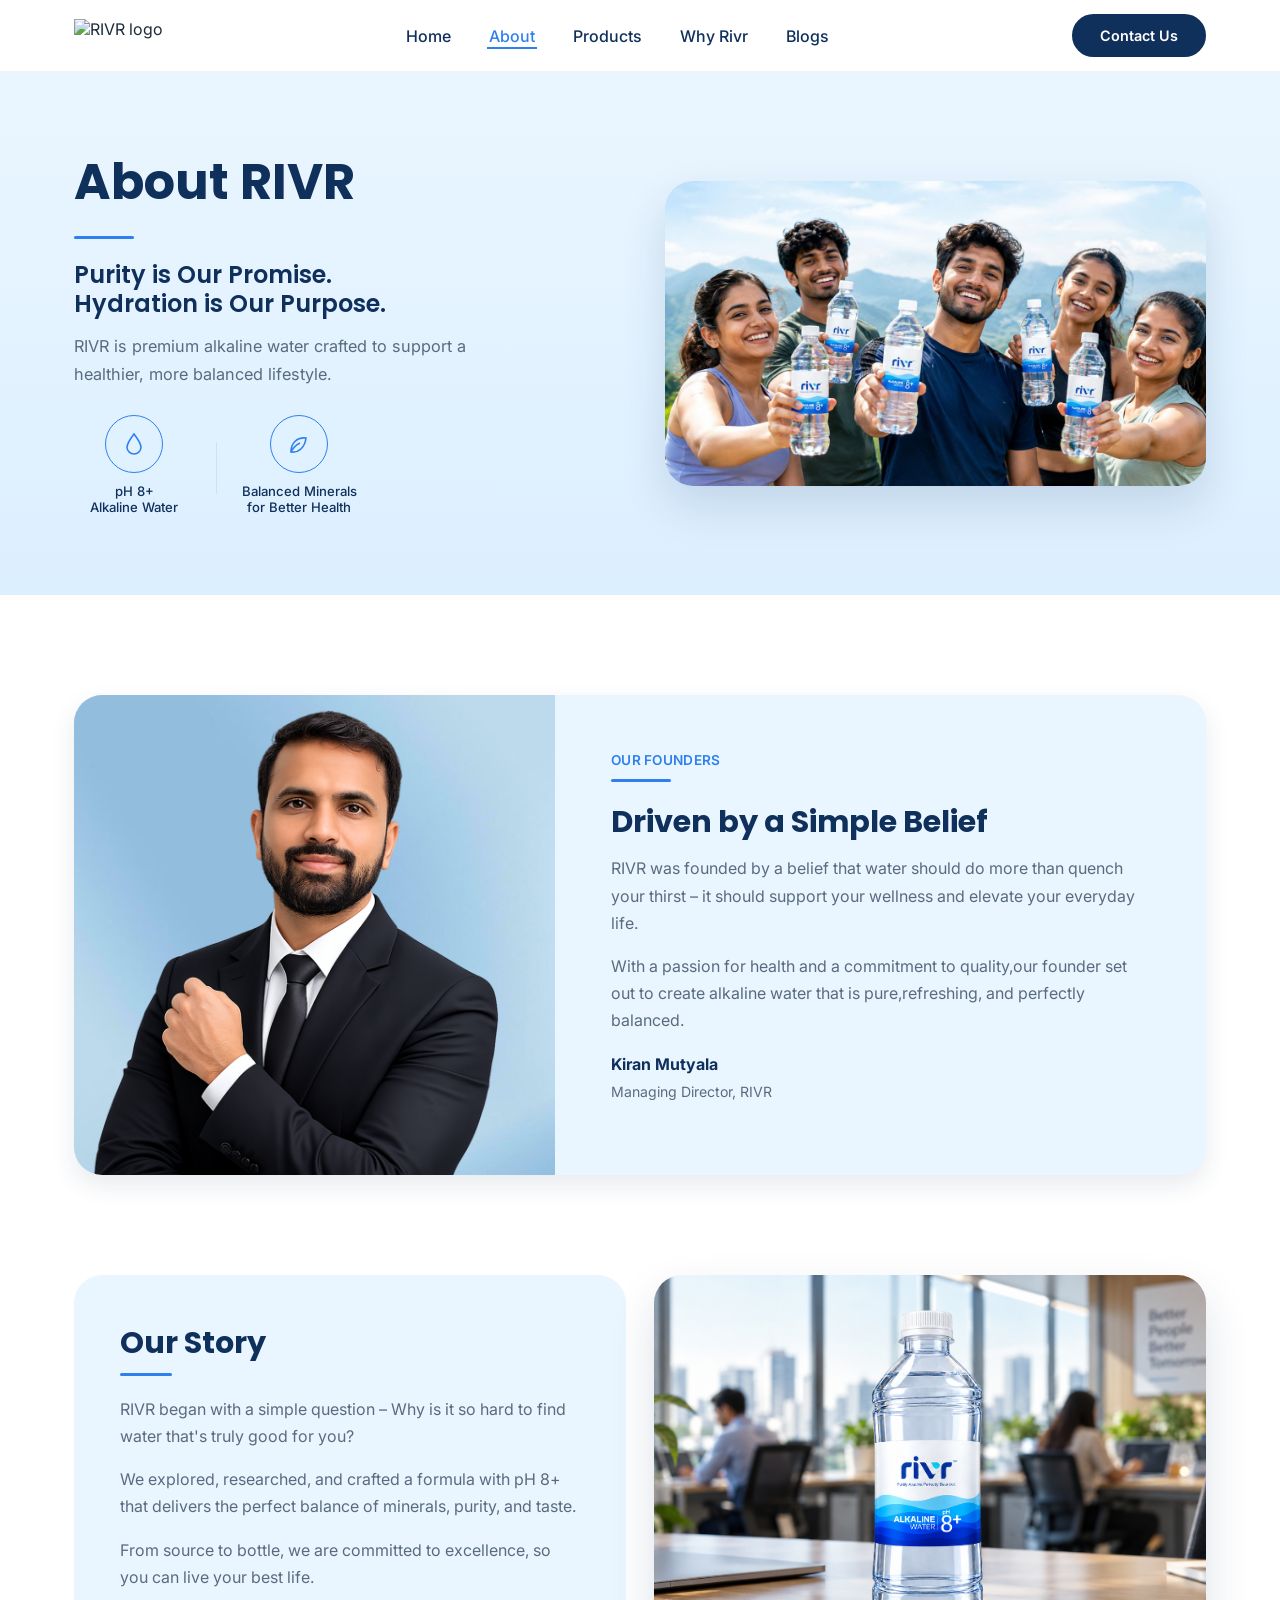
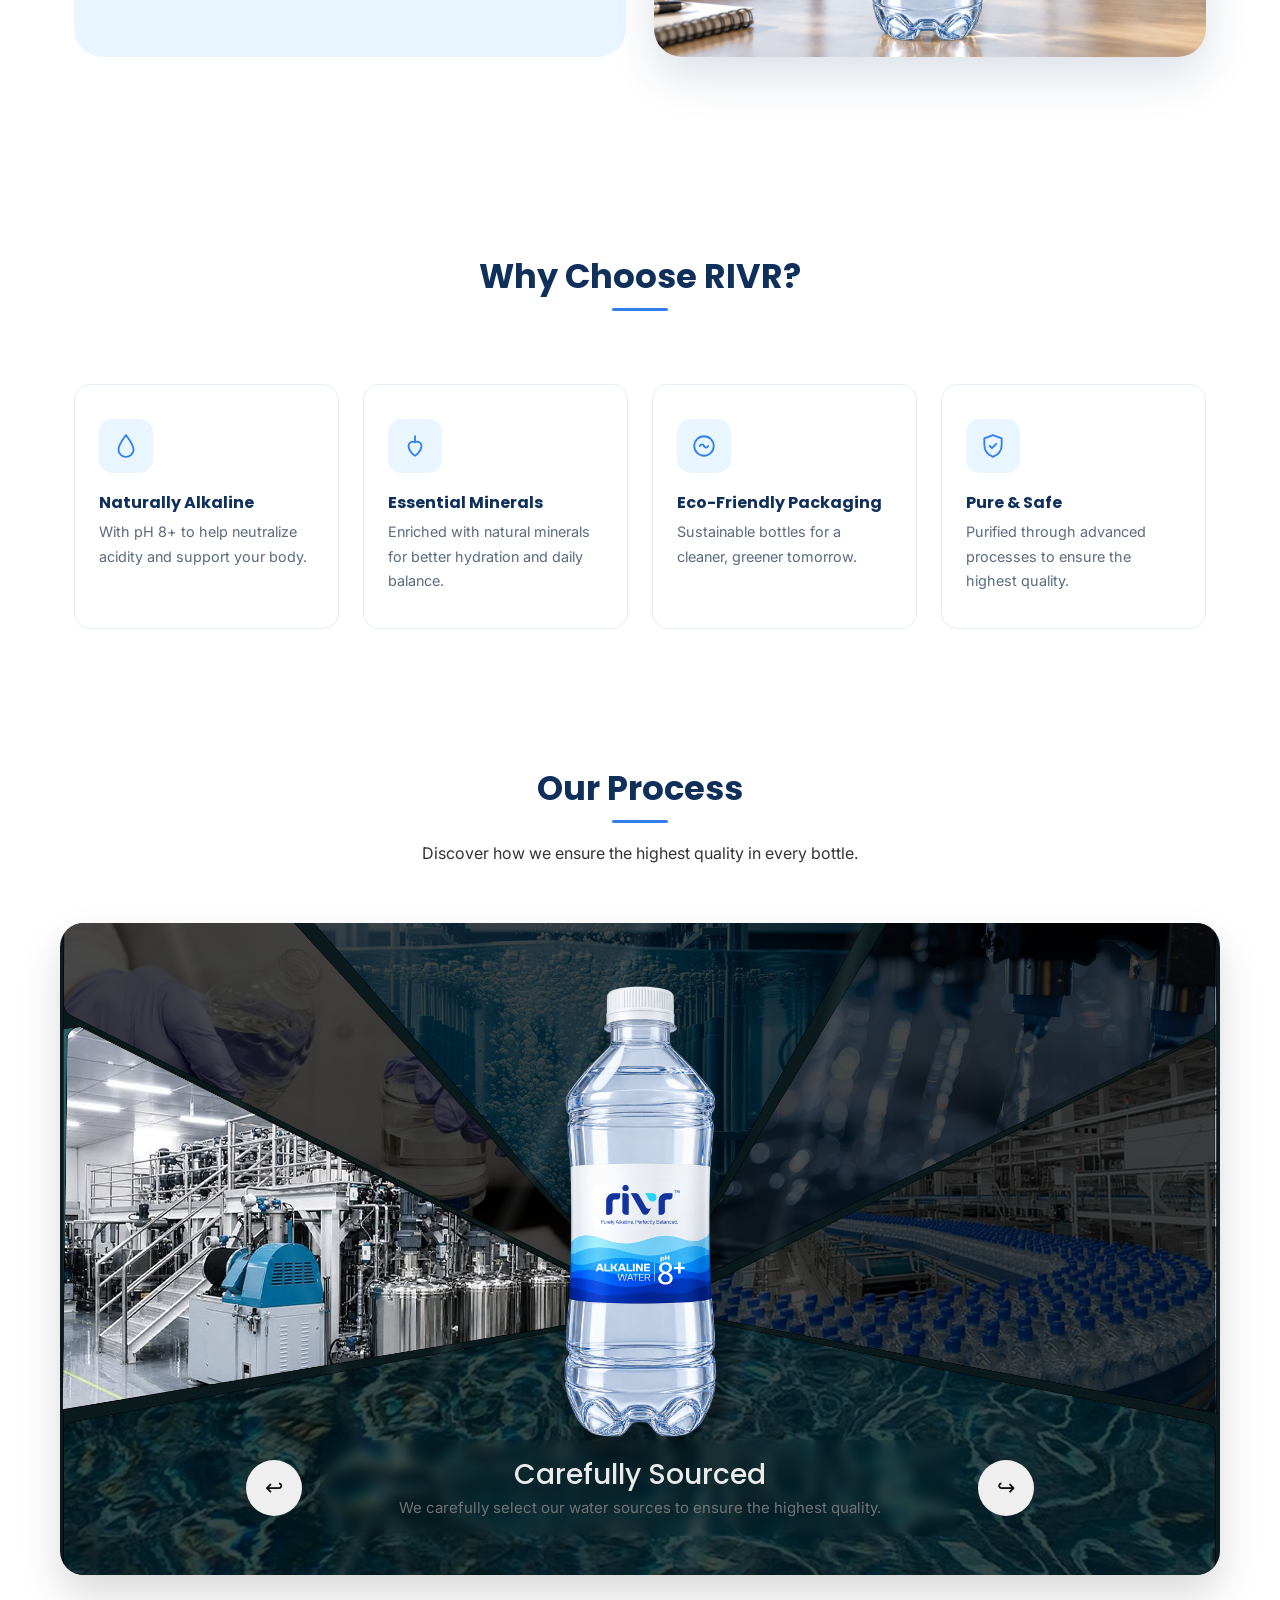
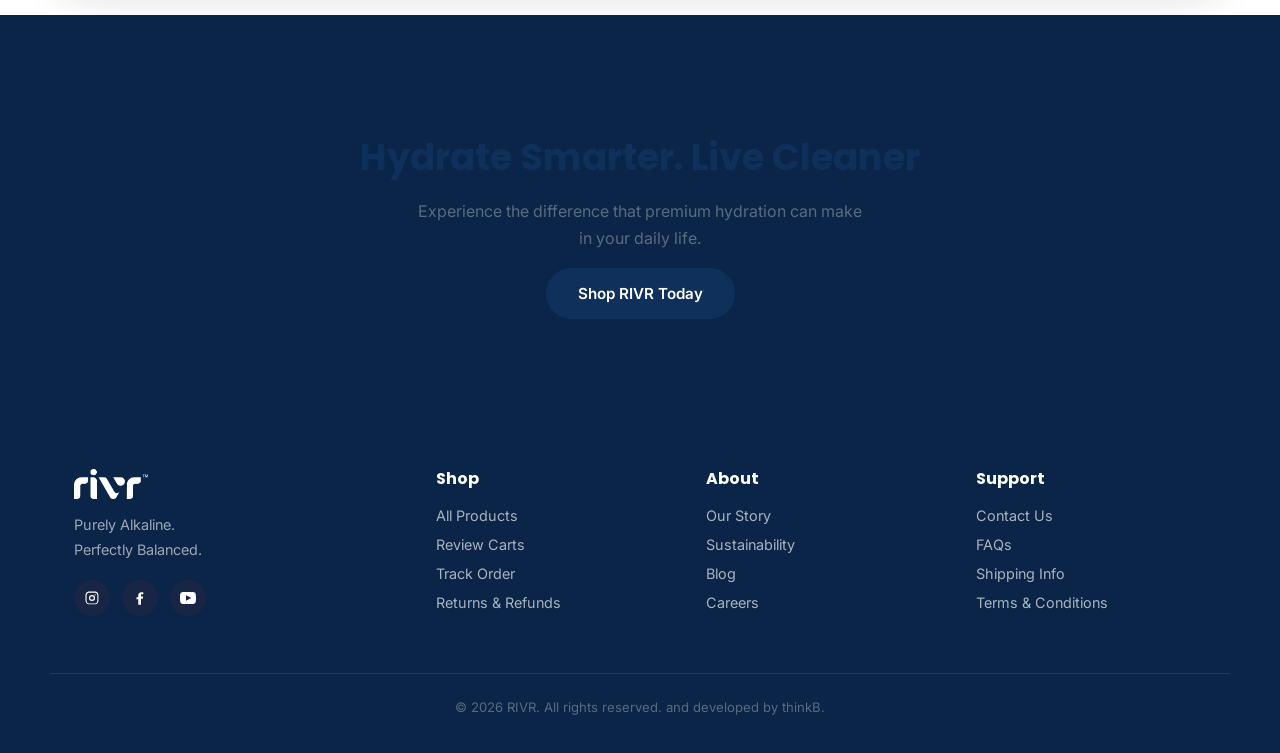
==== commit 14267cc9: "eco-friendly removed" ====
--- a/about-us.html
+++ b/about-us.html
@@ -90,76 +90,31 @@
               elevate your everyday life.
             </p>
 
-            <p>
-              With a passion for health and a commitment to quality,
-              our founder set out to create alkaline water that is pure,
-              refreshing, and perfectly balanced.
-            </p>
-
-            <p class="founder-name">
-              Kiran Mutyala
-            </p>
-
-            <p class="founder-title">
-              Managing Director, RIVR
-            </p>
-
-          </div>
-
-        </div>
-
-      </div>
-
-
+            <p>With a passion for health and a commitment to quality,our founder set out to create alkaline water that is pure,refreshing, and perfectly balanced.</p>
+            <p class="founder-name">Kiran Mutyala</p>
+            <p class="founder-title">Managing Director, RIVR</p>
+          </div>
+        </div>
+      </div>
       <!-- ===== FOUNDER 2 ===== -->
       <div class="founder-slide">
-
         <div class="founder-inner">
-
           <div class="founder-media reveal" data-reveal="left">
-            <img
-              src="images/founder-2.png"
-              alt="Bandaru Iswary Lakshmi, Proprietor"
-            >
-          </div>
-
+            <img src="images/founder-2.png"alt="Bandaru Iswary Lakshmi, Proprietor">
+          </div>
           <div class="founder-copy reveal" data-reveal="right">
-
             <span class="eyebrow">OUR FOUNDERS</span>
             <div class="eyebrow-rule"></div>
-
             <h3>Building a Better Tomorrow</h3>
-
-            <p>
-              Our vision goes beyond creating great products. We believe
-              in making healthier and better choices accessible to
-              everyone, every day.
-            </p>
-
-            <p>
-              Through innovation, quality, and a commitment to wellness,
-              we are building a brand that puts people and their
-              everyday wellbeing first.
-            </p>
-
-            <p class="founder-name">
-              Bandaru Iswary Lakshmi
-            </p>
-
-            <p class="founder-title">
-              Proprietor, RIVR
-            </p>
-
-          </div>
-
-        </div>
-
-      </div>
-
-    </div>
-
-  </div>
-
+            <p>Our vision goes beyond creating great products. We believein making healthier and better choices accessible toeveryone, every day.</p>
+            <p>Through innovation, quality, and a commitment to wellness,we are building a brand that puts people and theireveryday wellbeing first.</p>
+            <p class="founder-name">Bandaru Iswary Lakshmi</p>
+            <p class="founder-title">Proprietor, RIVR</p>
+          </div>
+        </div>
+      </div>
+    </div>
+  </div>
 </section>
 
 
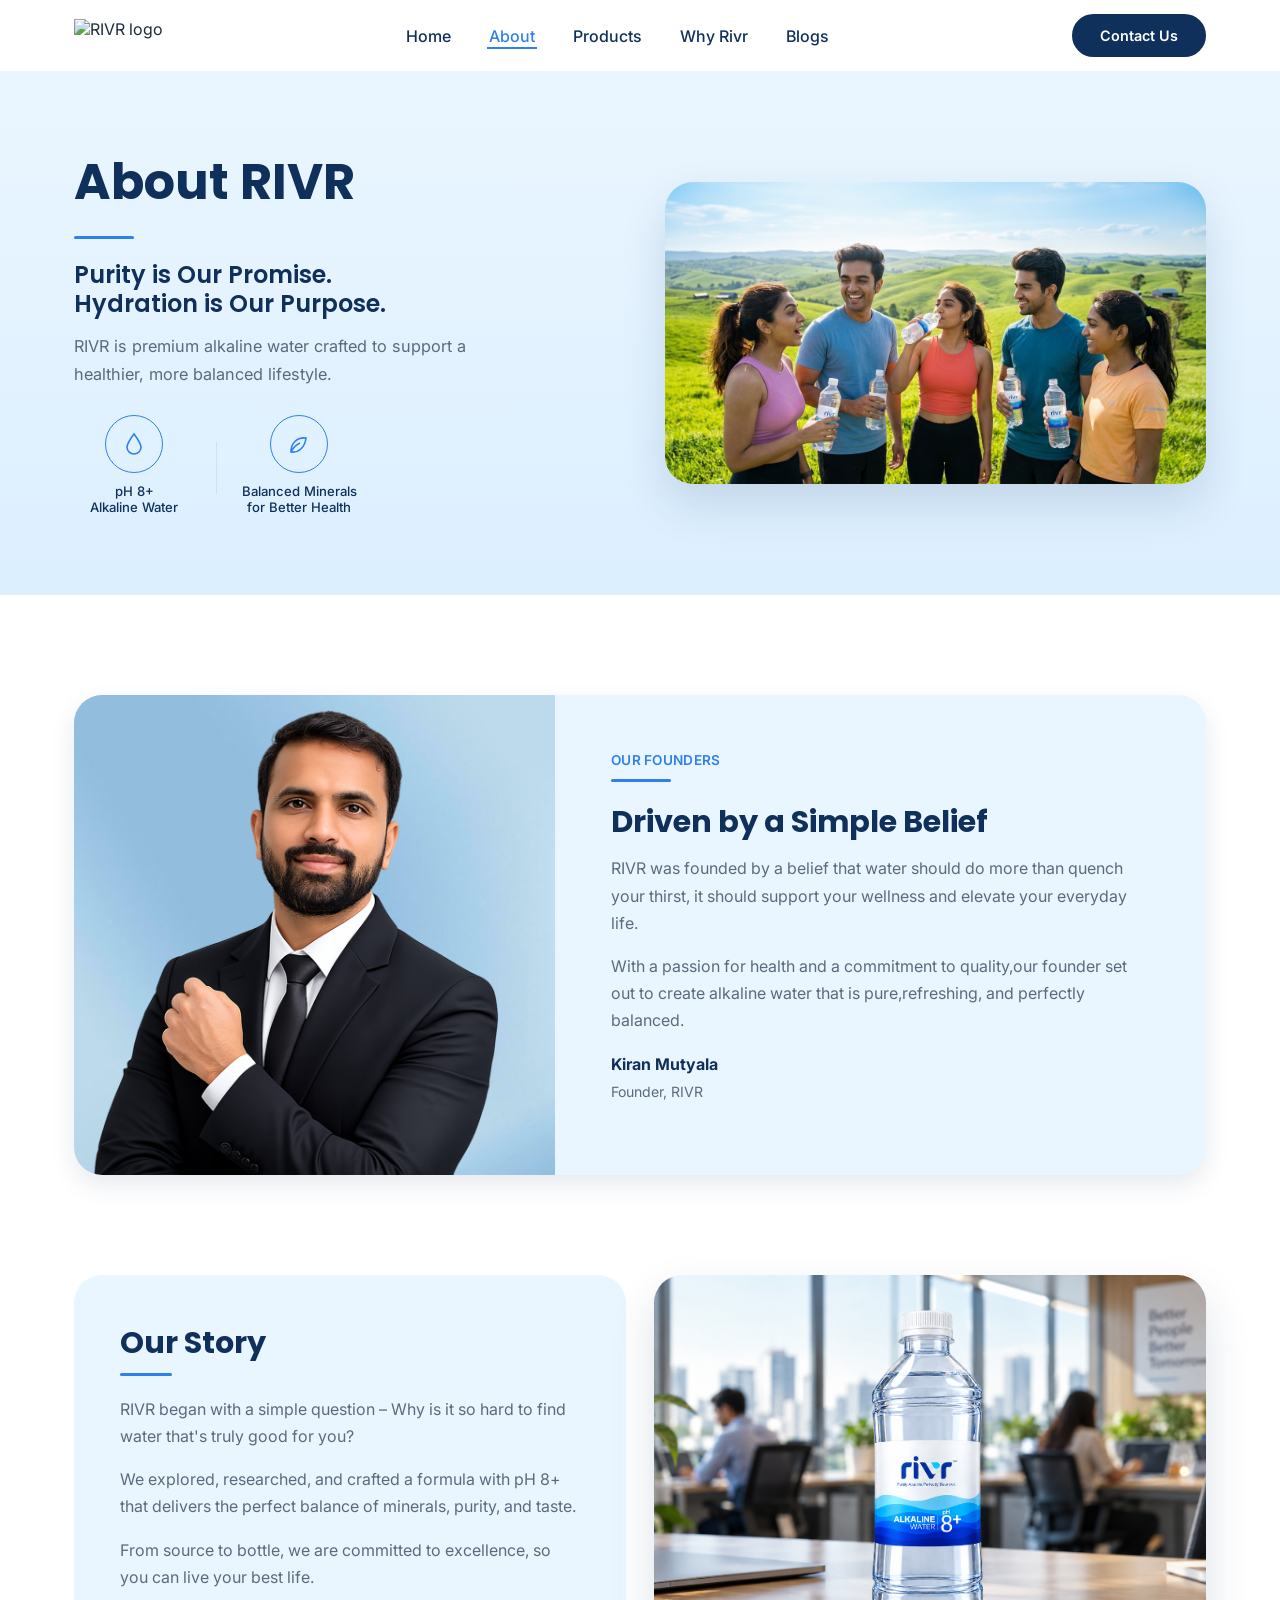
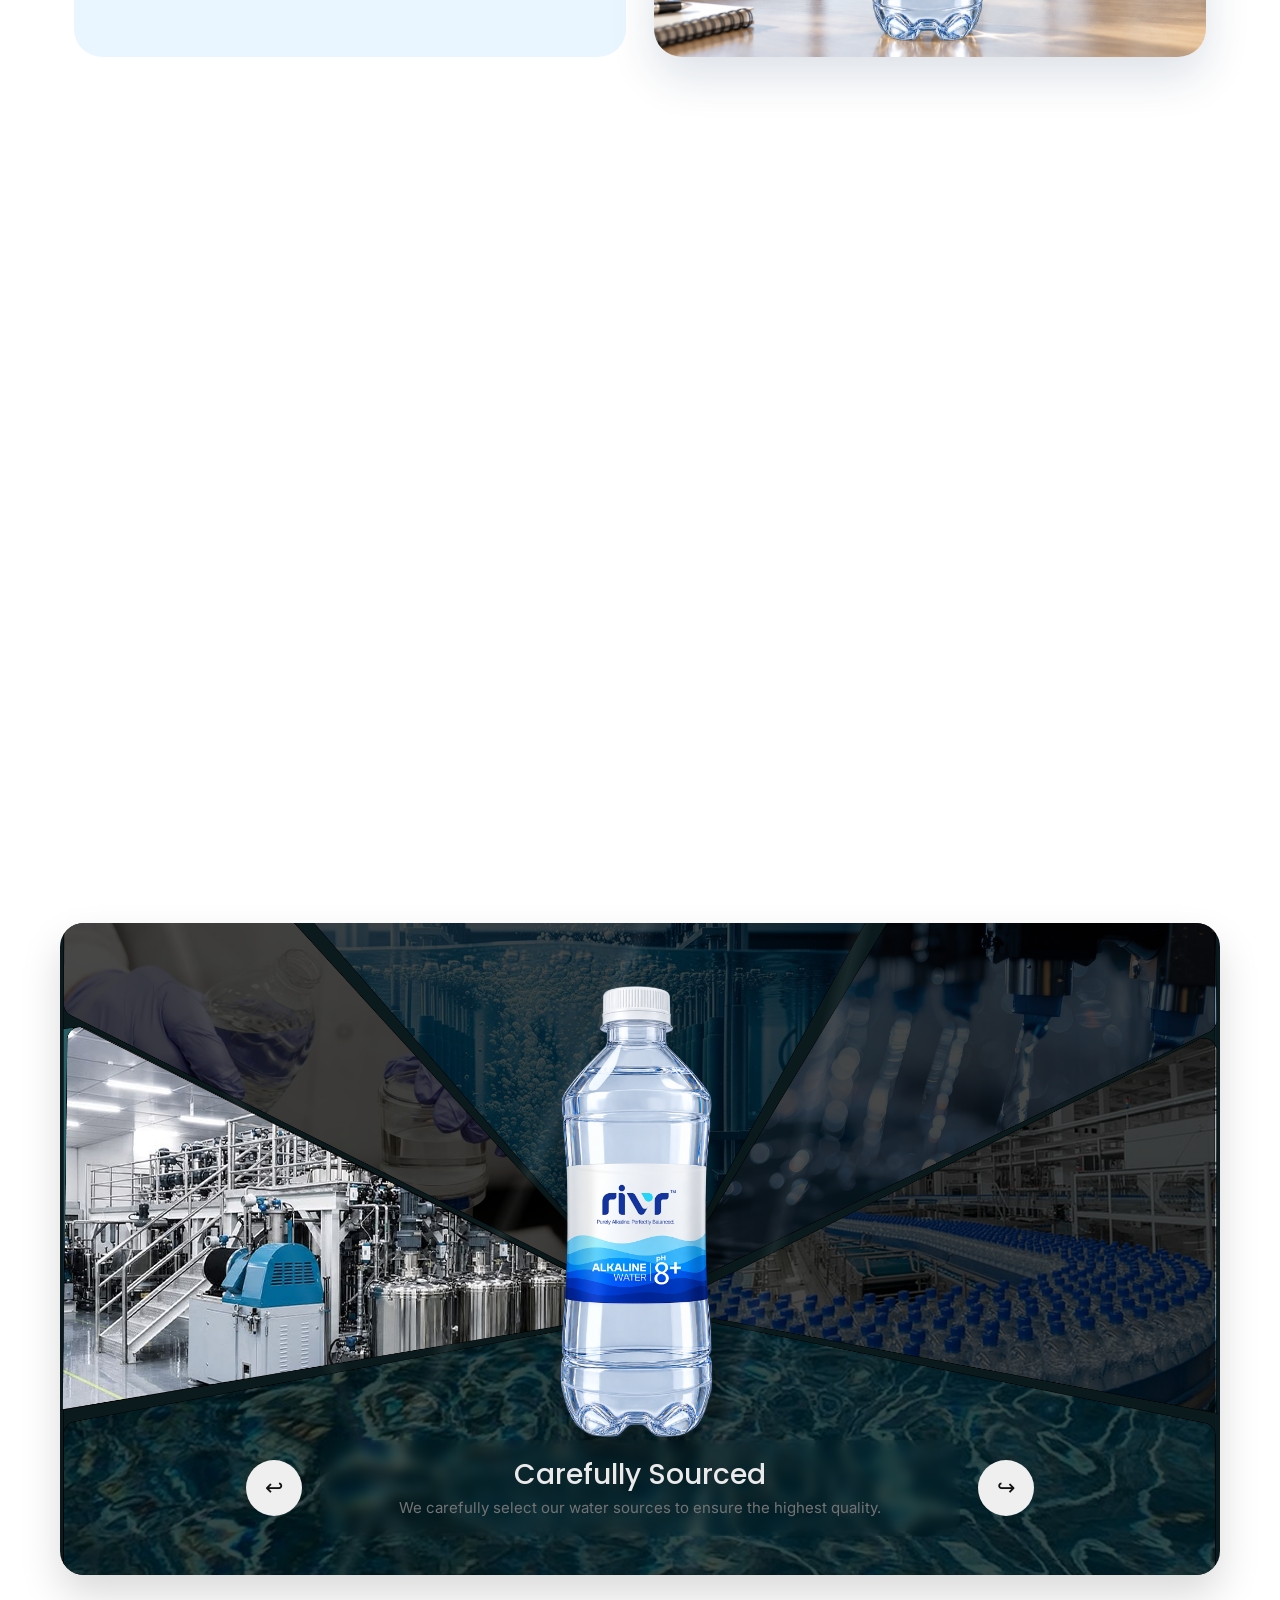
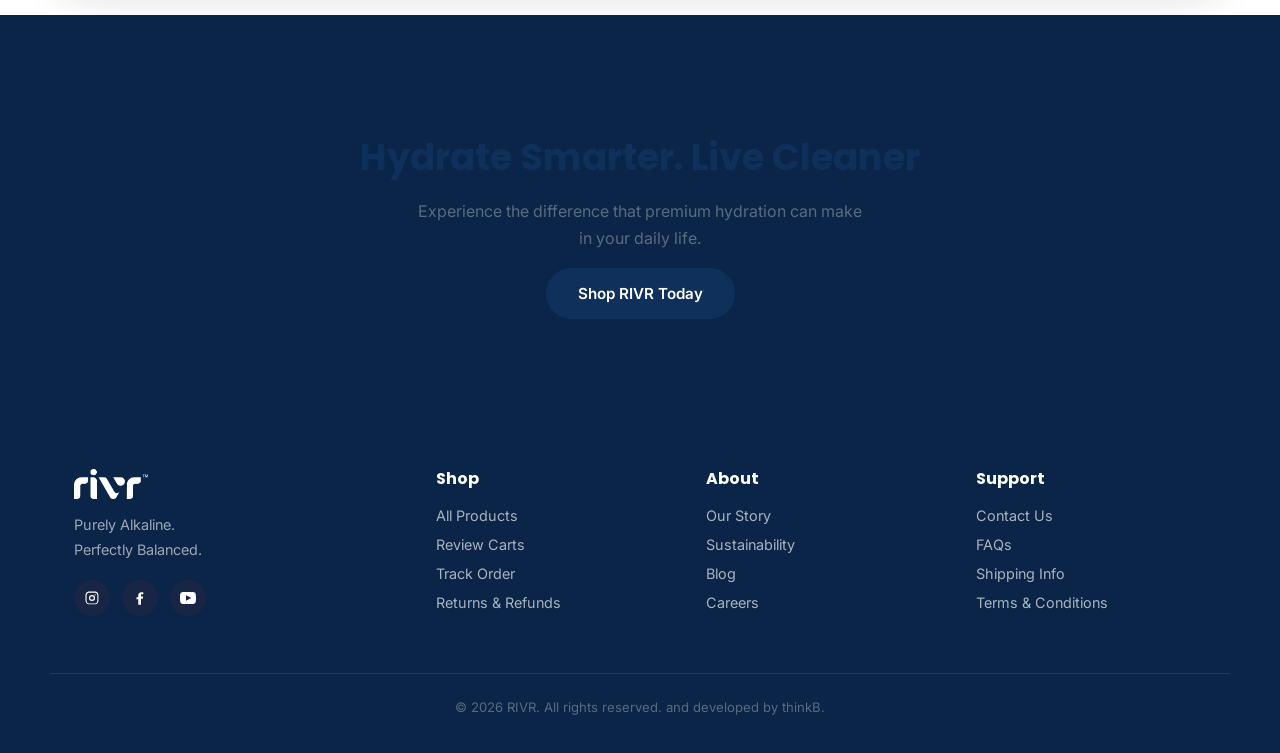
==== commit 318c81e1: "changed images" ====
--- a/about-us.html
+++ b/about-us.html
@@ -53,7 +53,7 @@
       </div>
     </div>
     <div class="hero-media reveal" data-reveal="right">
-      <img src="images/blog6.jpeg" alt="Glass of water on a table with mountain view">
+      <img src="images/blog6.png" alt="Glass of water on a table with mountain view">
     </div>
   </div>
 </section>
@@ -72,9 +72,7 @@
 
           <div class="founder-media reveal" data-reveal="left">
             <img
-              src="images/founder-1.png"
-              alt="Kiran Mutyala, Managing Director"
-            >
+              src="images/founder-1.png"alt="Kiran Mutyala, Managing Director">
           </div>
 
           <div class="founder-copy reveal" data-reveal="right">
@@ -83,16 +81,12 @@
             <div class="eyebrow-rule"></div>
 
             <h3>Driven by a Simple Belief</h3>
-
             <p>
-              RIVR was founded by a belief that water should do more than
-              quench your thirst – it should support your wellness and
-              elevate your everyday life.
+              RIVR was founded by a belief that water should do more than quench your thirst, it should support your wellness and elevate your everyday life.
             </p>
-
             <p>With a passion for health and a commitment to quality,our founder set out to create alkaline water that is pure,refreshing, and perfectly balanced.</p>
             <p class="founder-name">Kiran Mutyala</p>
-            <p class="founder-title">Managing Director, RIVR</p>
+            <p class="founder-title">Founder, RIVR</p>
           </div>
         </div>
       </div>
@@ -109,7 +103,7 @@
             <p>Our vision goes beyond creating great products. We believein making healthier and better choices accessible toeveryone, every day.</p>
             <p>Through innovation, quality, and a commitment to wellness,we are building a brand that puts people and theireveryday wellbeing first.</p>
             <p class="founder-name">Bandaru Iswary Lakshmi</p>
-            <p class="founder-title">Proprietor, RIVR</p>
+            <p class="founder-title">Co-Founder, RIVR</p>
           </div>
         </div>
       </div>
@@ -219,7 +213,7 @@
       </div>
       <div class="qt-facets"></div>
       <div class="qt-bottle-wrap">
-        <img src="images/500ml 3D.png" alt="Product bottle" class="qt-bottle">
+        <img src="images/500ml 3D new Edited.png" alt="Product bottle" class="qt-bottle">
       </div>
       <div class="qt-footer">
         <button class="qt-arrow qt-arrow--left" id="qtPrev" aria-label="Previous">
--- a/css/style.css
+++ b/css/style.css
@@ -185,7 +185,7 @@
 .hero{
   position: relative;
   background: linear-gradient(135deg, rgba(9, 26, 45, 0.75), rgba(12, 30, 50, 0.9));
-  padding-top: 90px;
+  padding-top: 175px;
   overflow: hidden;
 }
 .hero-inner{
@@ -193,7 +193,6 @@
   z-index: 3;
   display: grid;
   grid-template-columns: 1.05fr .95fr;
-  align-items: center;
   gap: 30px;
   min-height: 560px;
 }
@@ -208,6 +207,7 @@
   opacity: .8;
   margin-bottom: 1.6em;
 }
+.highlight{ color: var(--blue); font-weight: 600; }
 .hero-actions{ display: flex; gap: 16px; flex-wrap: wrap; }
 
 .hero-media{
@@ -1484,7 +1484,6 @@
 .badge-text strong{display:block;color:var(--navy);font-size:.95rem;font-weight:600}
 .badge-text span{font-size:.8rem;color:var(--muted)}
 .badge-divider{width:1px;height:44px;background:#dbe6f2}
-
 @media (max-width:980px){
   .why-hero-inner{grid-template-columns:1fr;text-align:center}
   .hero-quick-icons{justify-content:center}
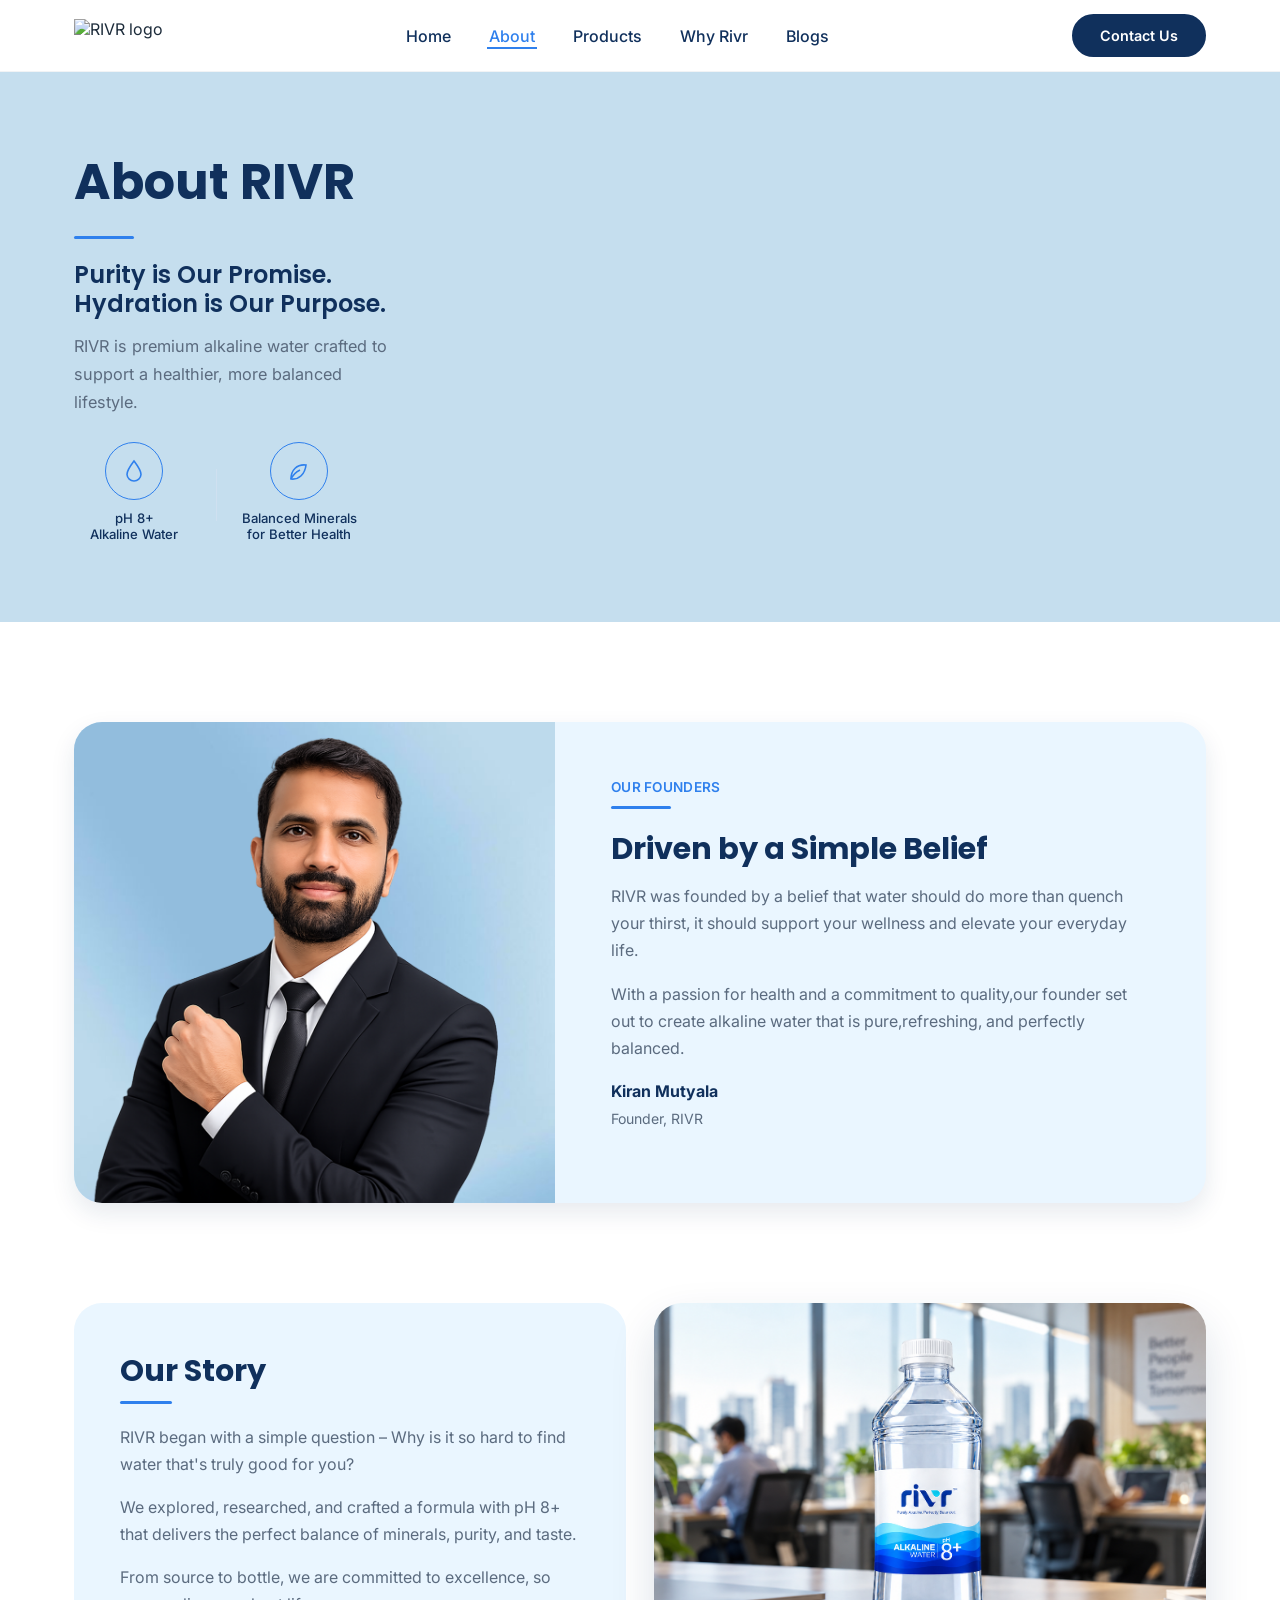
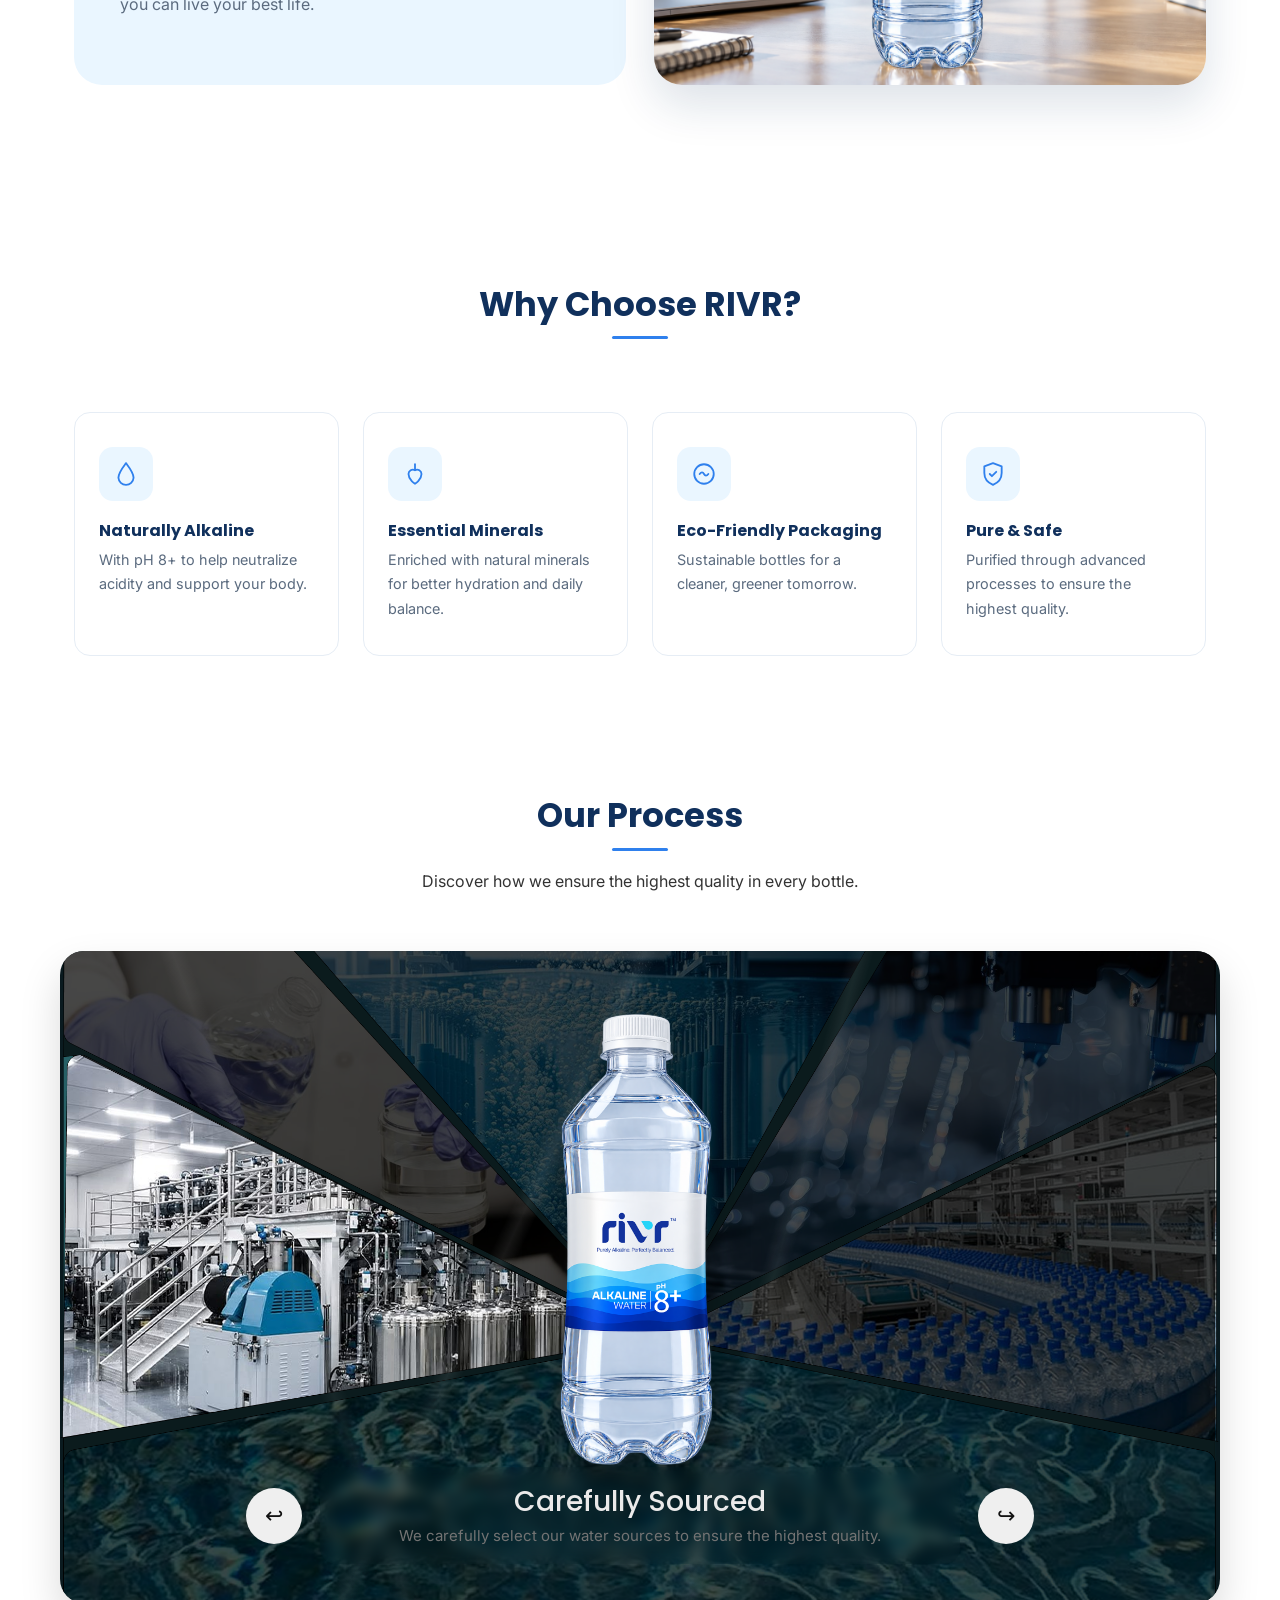
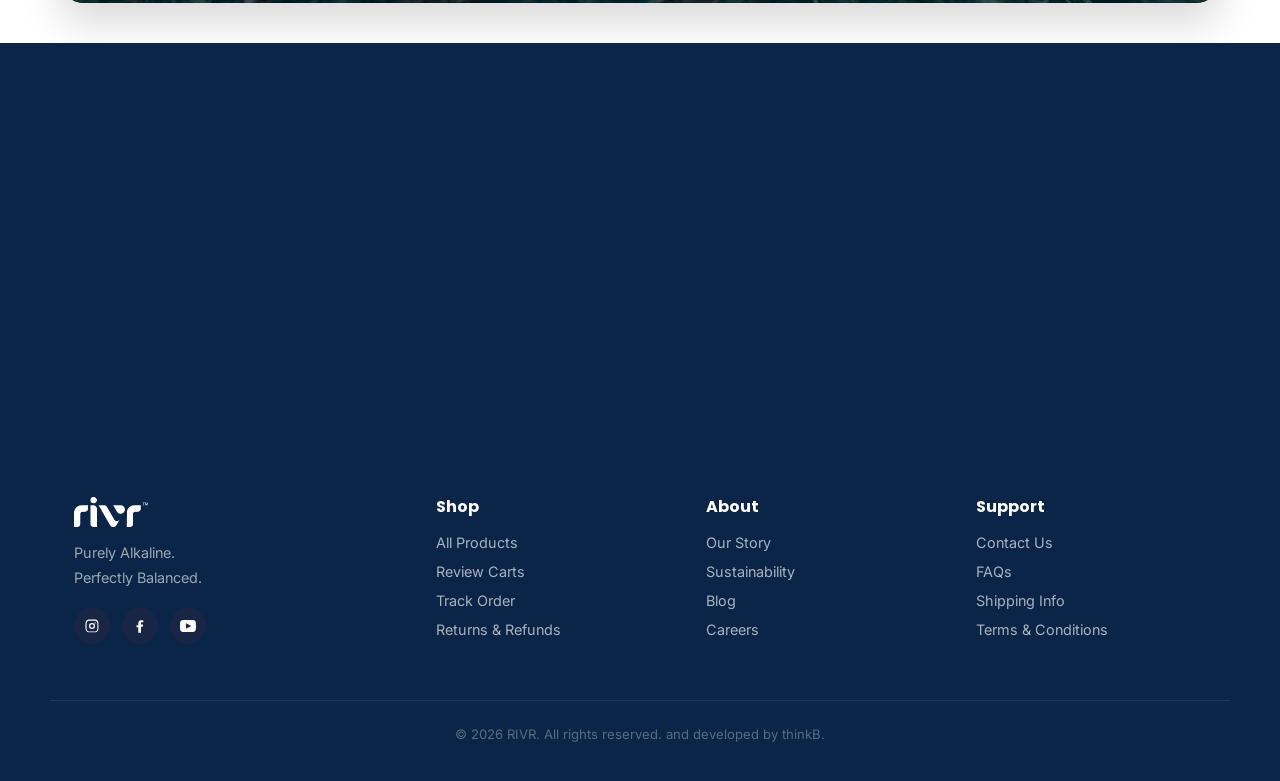
==== commit 14480380: "final push" ====
--- a/about-us.html
+++ b/about-us.html
@@ -53,7 +53,9 @@
       </div>
     </div>
     <div class="hero-media reveal" data-reveal="right">
-      <img src="images/blog6.png" alt="Glass of water on a table with mountain view">
+      <video autoplay muted loop playsinline poster="#" aria-label="Glass of water on a table with mountain view" style="height: 380px; object-fit: cover;">
+        <source src="images/about-us.mp4" type="video/mp4">
+      </video>
     </div>
   </div>
 </section>
--- a/css/style.css
+++ b/css/style.css
@@ -1427,7 +1427,11 @@
 
 /* for why rivr */
 /* HERO */
-.why-hero{position:relative;background:linear-gradient(180deg,var(--sky) 0%,var(--sky-2) 100%);padding:80px 0;overflow:hidden}
+.why-hero{
+  position:relative;
+  background:#c5deee;
+  padding:80px 0;
+  overflow:hidden}
 .why-hero-inner{display:grid;grid-template-columns:1fr 1fr;gap:50px;align-items:center}
 .eyebrow-rule{width:60px;height:3px;background:var(--blue);margin:10px 0 22px;border-radius:2px}
 .why-hero h1{font-size:clamp(2.2rem,4.4vw,3.1rem)}
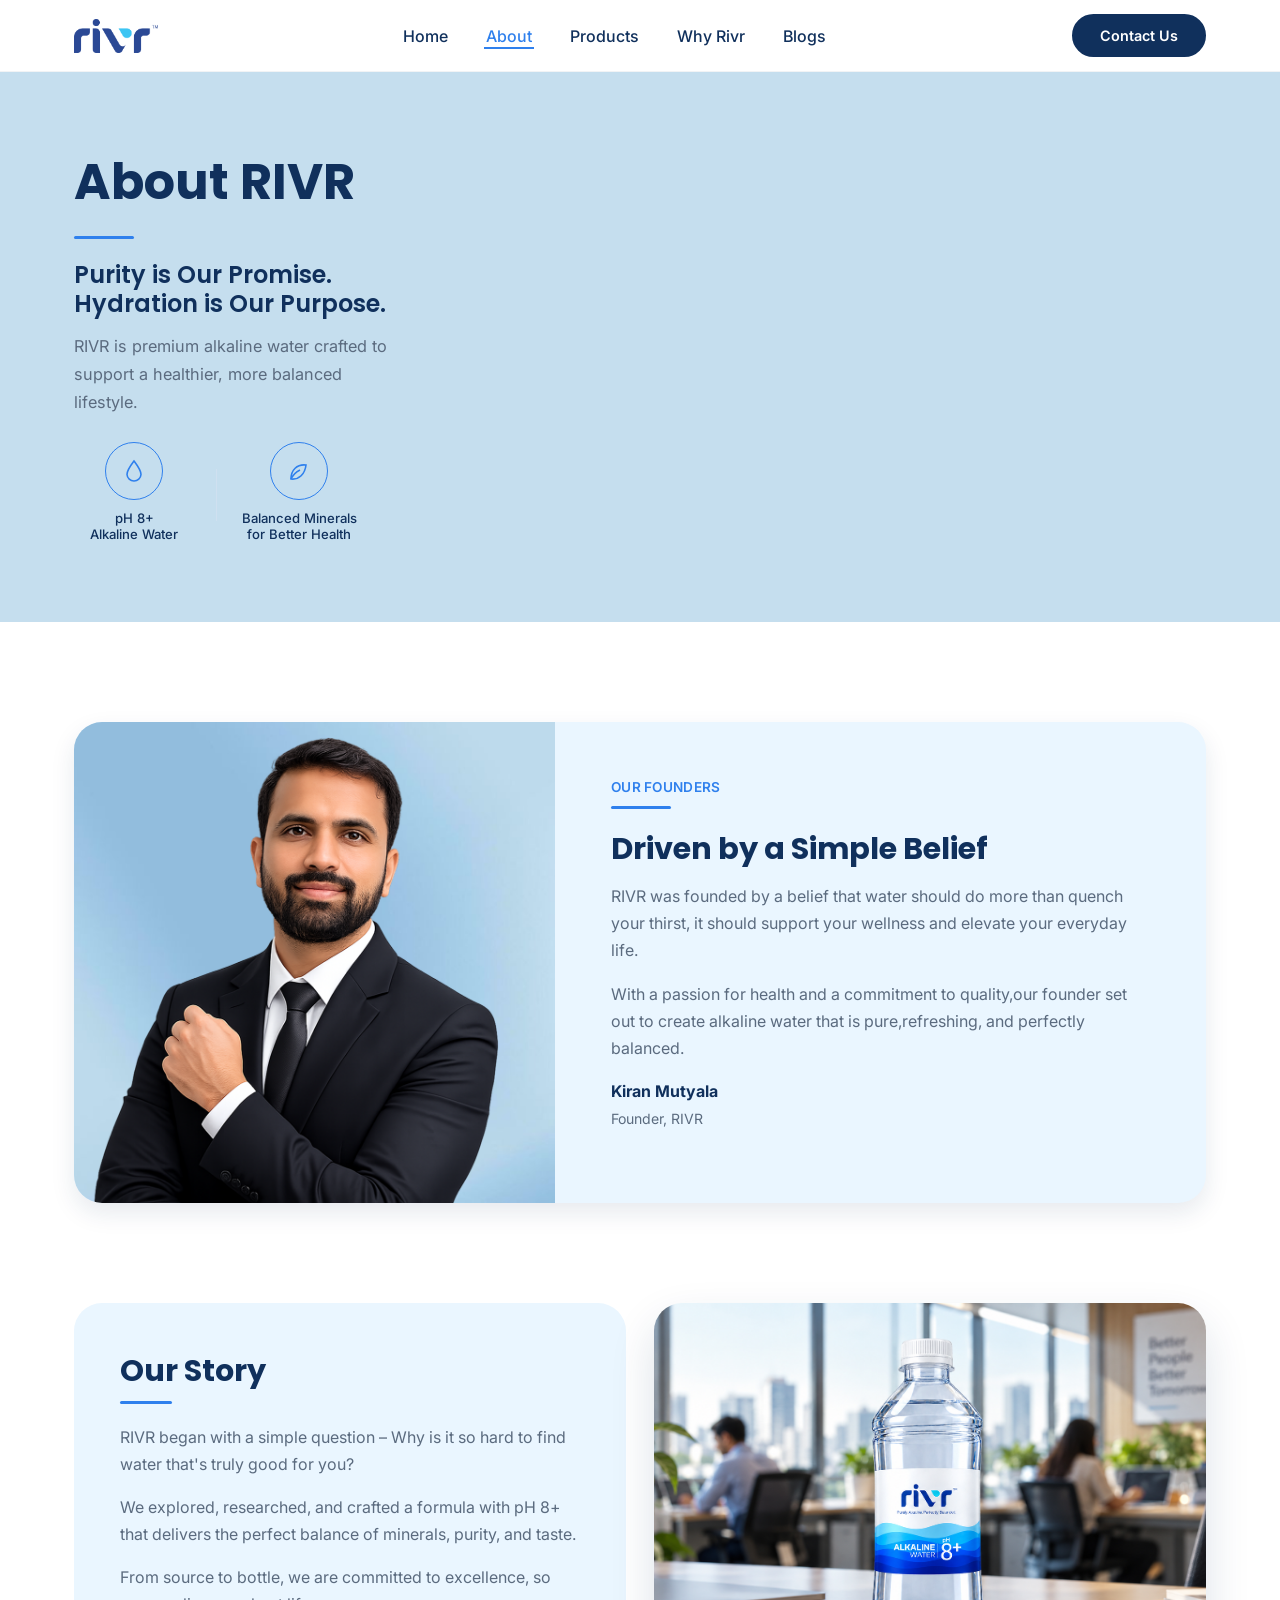
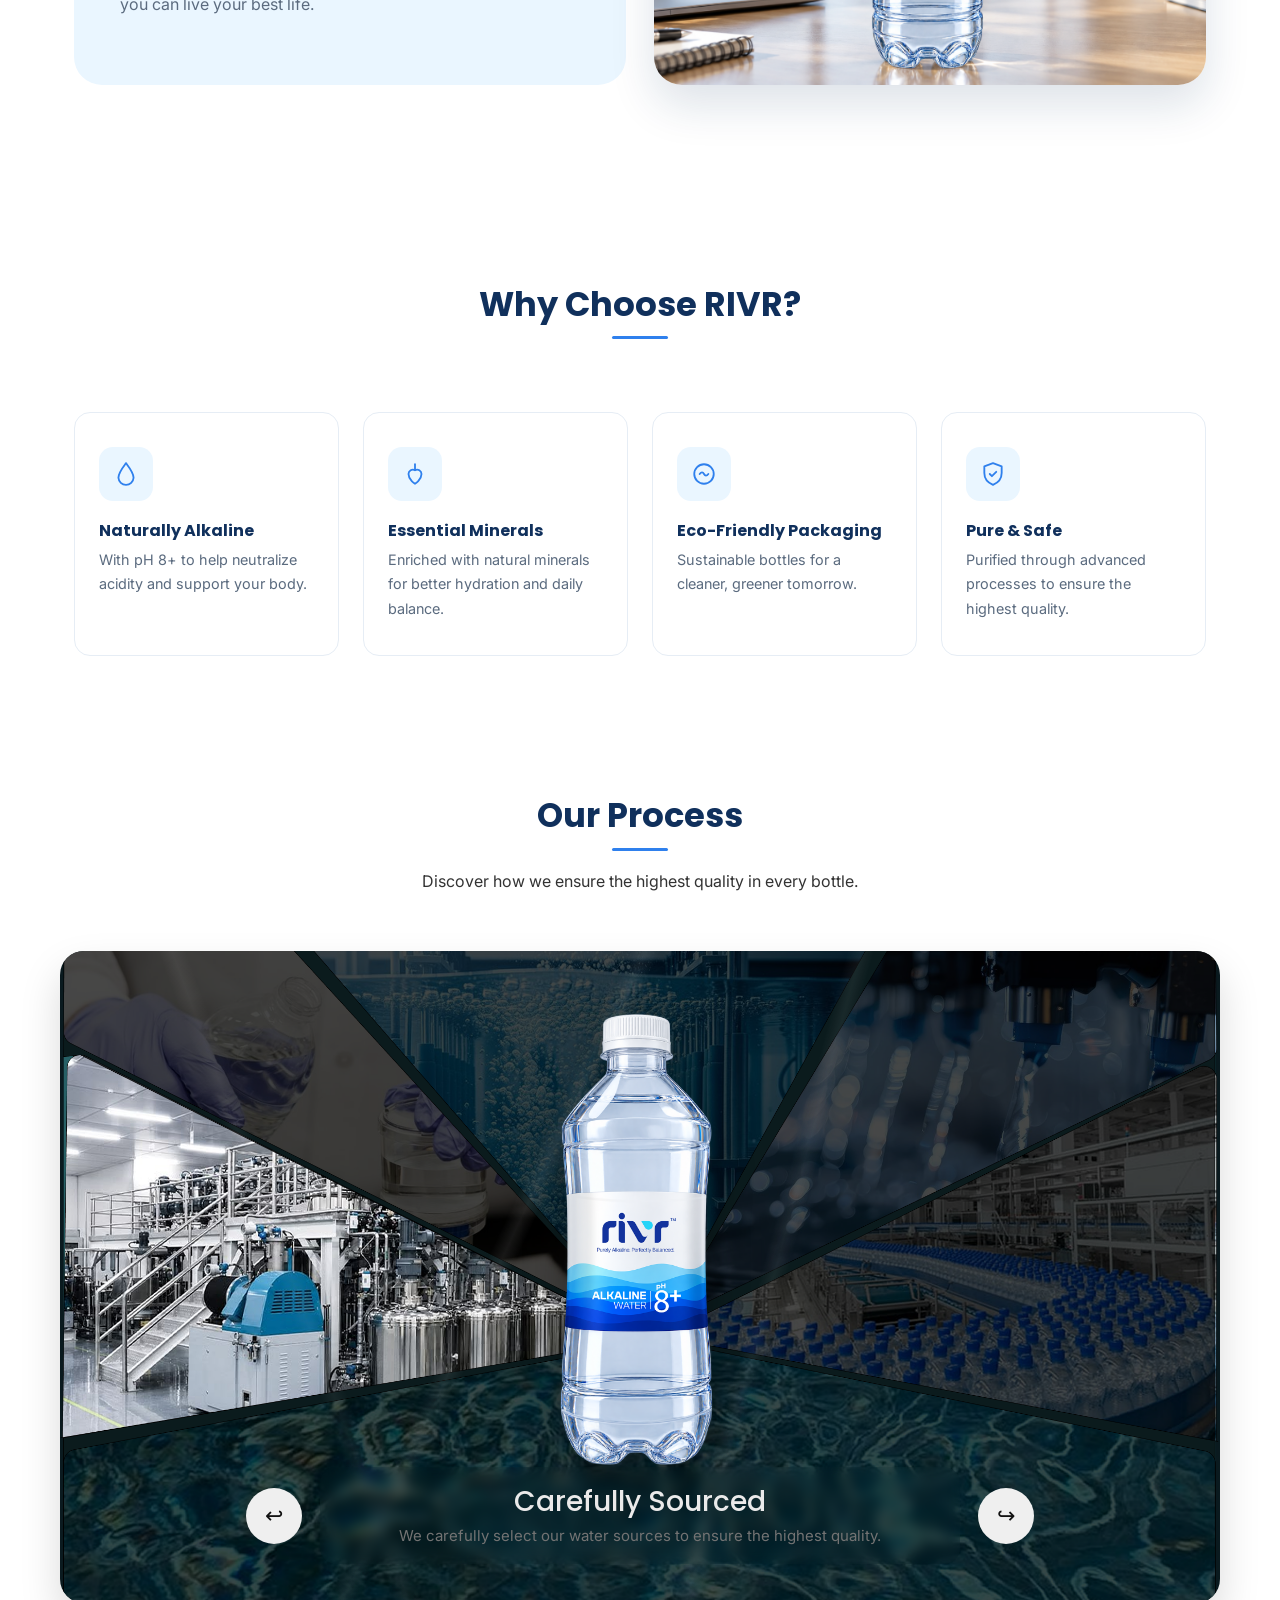
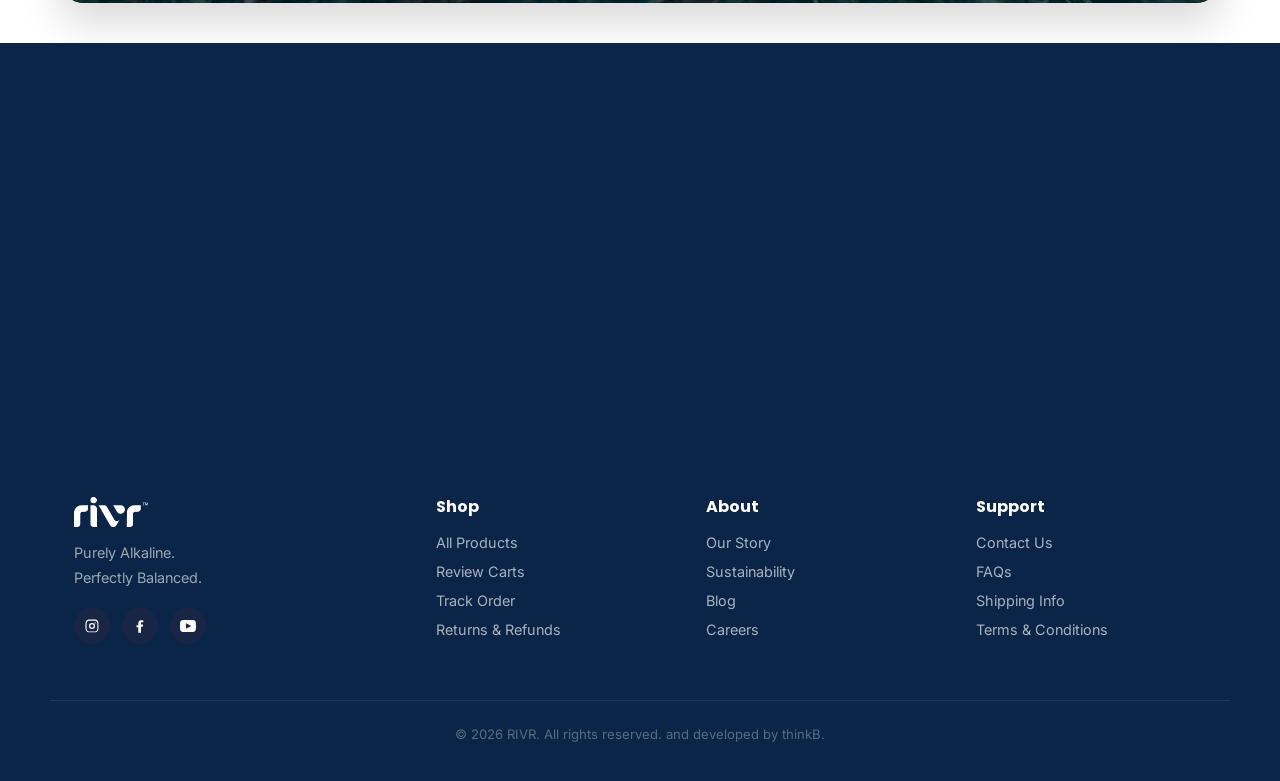
==== commit bf1edc1c: "logo error solved" ====
--- a/about-us.html
+++ b/about-us.html
@@ -15,7 +15,7 @@
 <header class="navbar" id="navbar">
   <div class="container nav-inner">
     <a href="index.html" class="logo">
-      <img src="images/logo.png" alt="RIVR logo">
+      <img src="images/Logo.png" alt="RIVR logo">
     </a>
     <nav class="nav-links" id="navLinks">
       <a href="index.html" class="nav-link">Home</a>
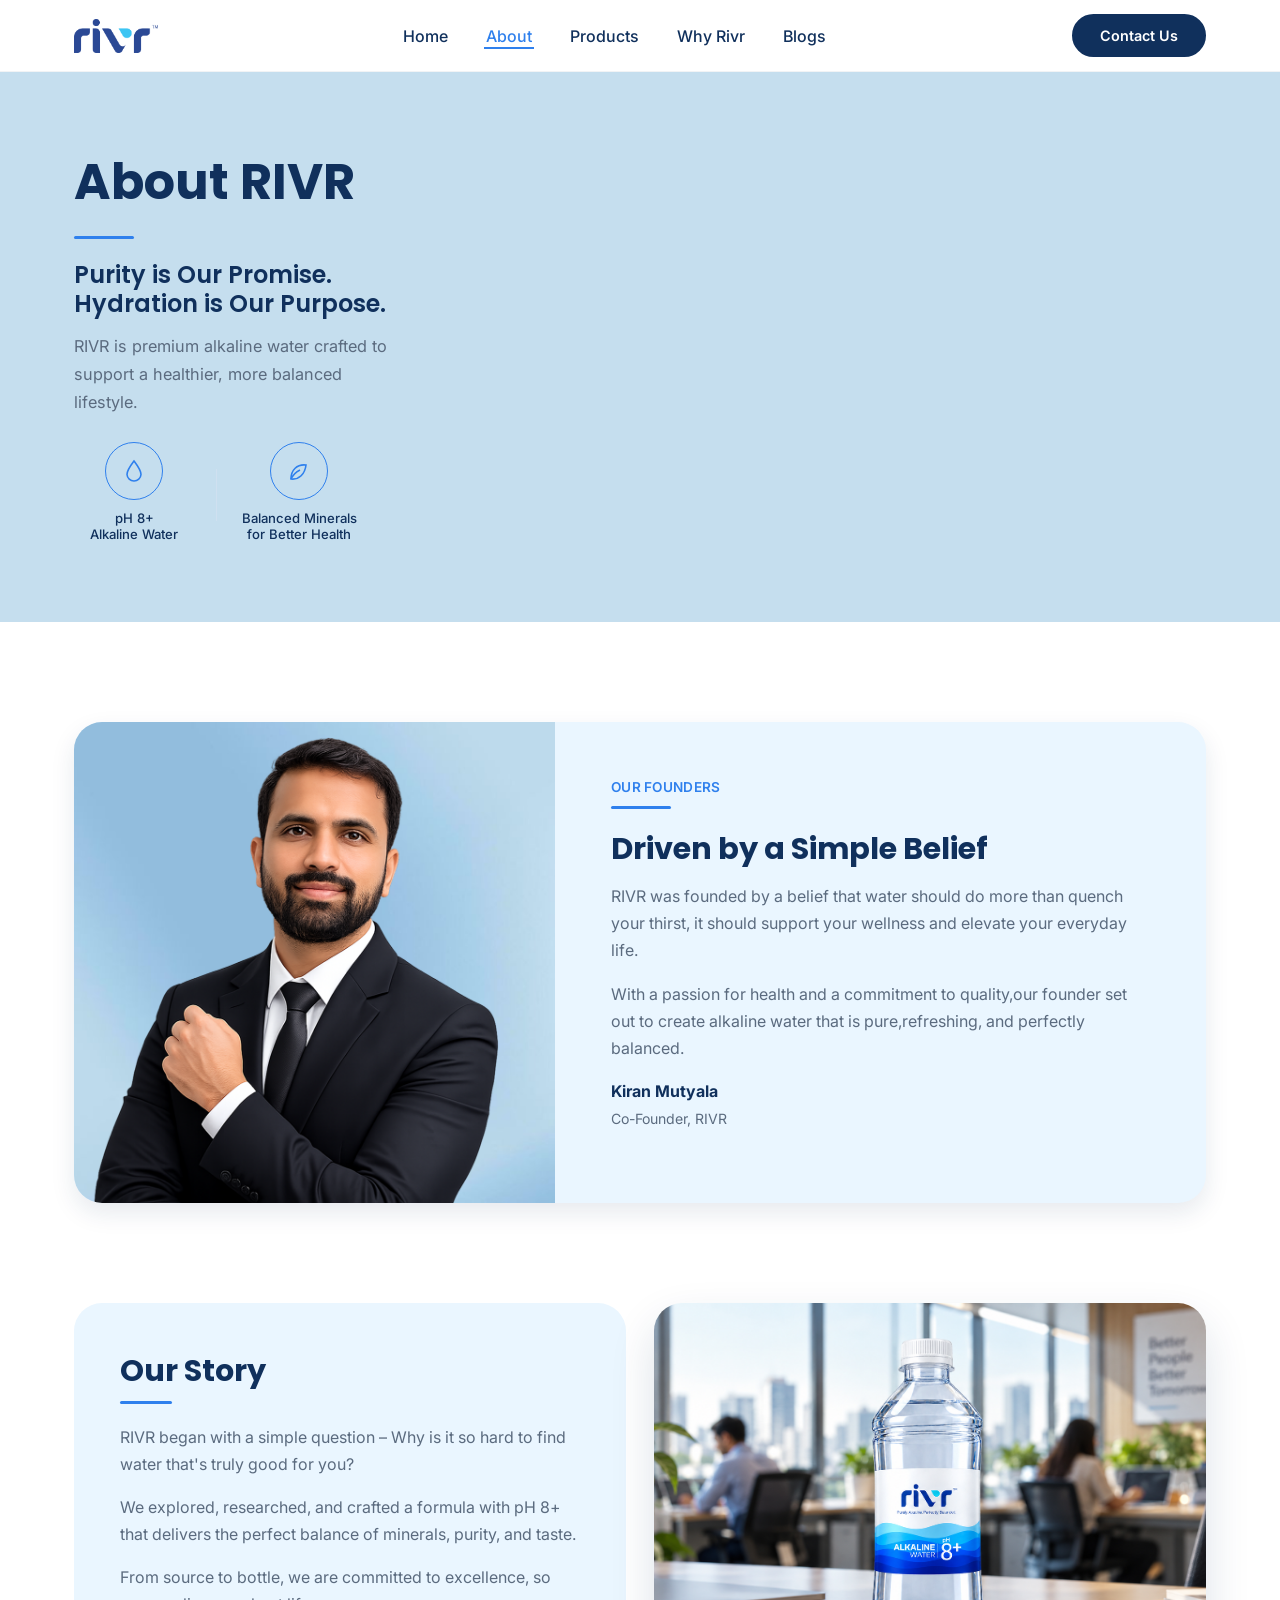
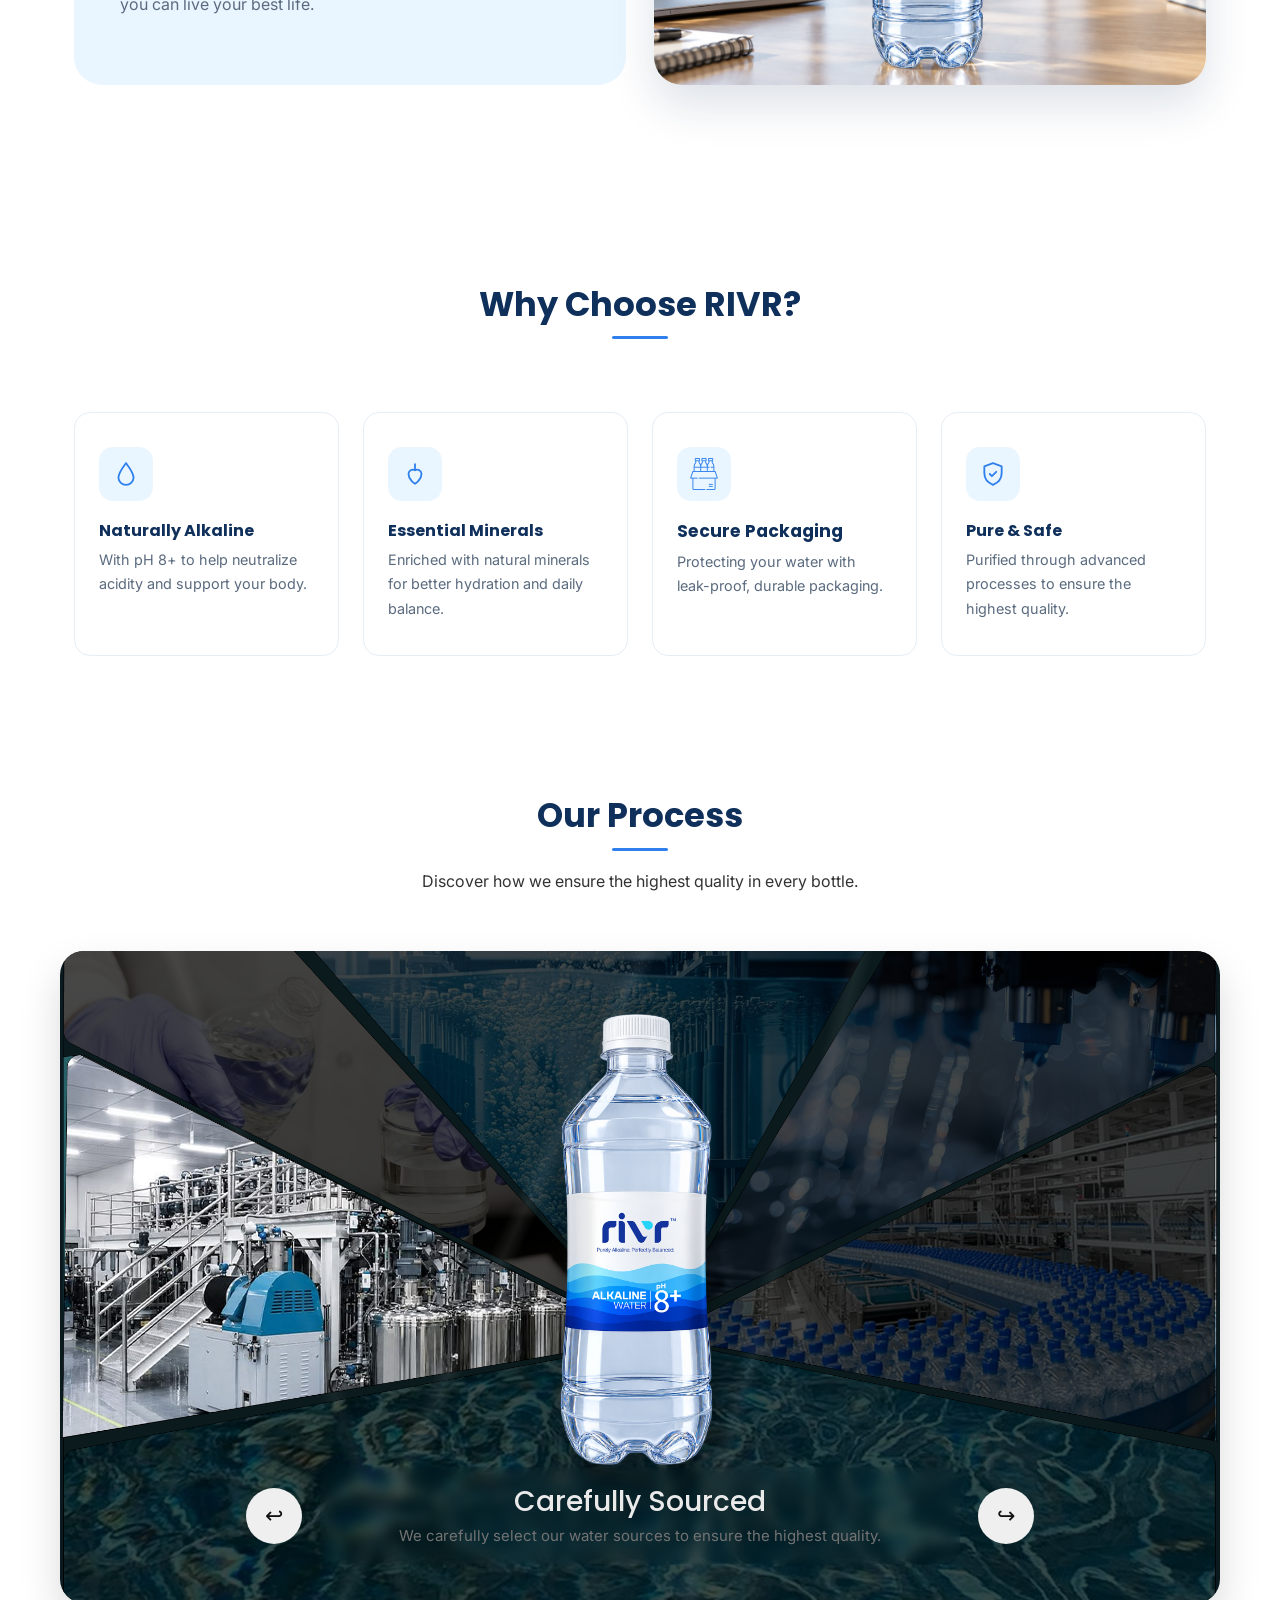
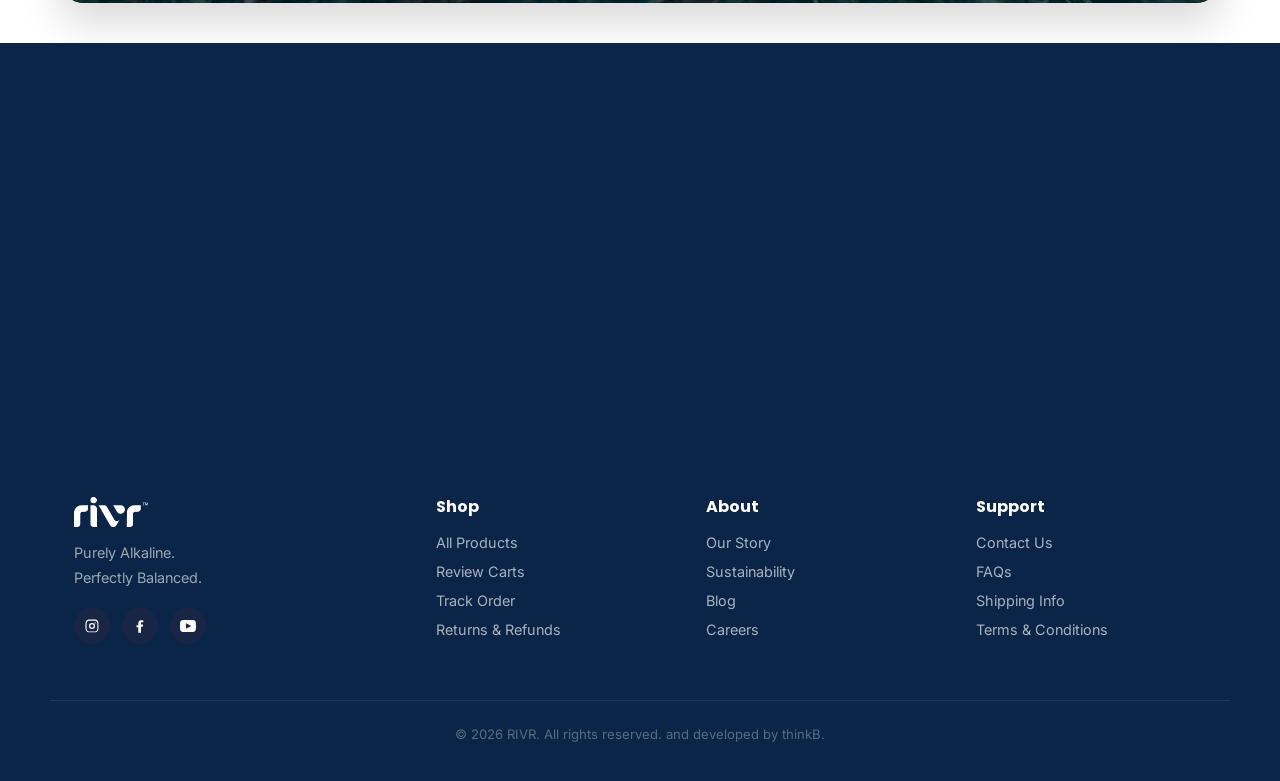
==== commit 816dd236: "video and images, founder-designations changed" ====
--- a/about-us.html
+++ b/about-us.html
@@ -88,7 +88,7 @@
             </p>
             <p>With a passion for health and a commitment to quality,our founder set out to create alkaline water that is pure,refreshing, and perfectly balanced.</p>
             <p class="founder-name">Kiran Mutyala</p>
-            <p class="founder-title">Founder, RIVR</p>
+            <p class="founder-title">Co-Founder, RIVR</p>
           </div>
         </div>
       </div>
@@ -105,7 +105,7 @@
             <p>Our vision goes beyond creating great products. We believein making healthier and better choices accessible toeveryone, every day.</p>
             <p>Through innovation, quality, and a commitment to wellness,we are building a brand that puts people and theireveryday wellbeing first.</p>
             <p class="founder-name">Bandaru Iswary Lakshmi</p>
-            <p class="founder-title">Co-Founder, RIVR</p>
+            <p class="founder-title">Founder, RIVR</p>
           </div>
         </div>
       </div>
@@ -144,11 +144,14 @@
         <h4>Essential Minerals</h4>
         <p>Enriched with natural minerals for better hydration and daily balance.</p>
       </div>
-      <div class="why-card reveal" data-reveal="up" data-delay="200">
-        <span class="icon-square"><svg viewBox="0 0 24 24"><circle cx="12" cy="12" r="9"/><path d="M8 12c1.5-2 3-2 4 0s2.5 2 4 0"/></svg></span>
-        <h4>Eco-Friendly Packaging</h4>
-        <p>Sustainable bottles for a cleaner, greener tomorrow.</p>
-      </div>
+      <div class="why-card reveal" data-reveal="up" data-delay="240">
+        <span class="icon-square">
+          <img src="images/water.png" alt="Secure Packaging">
+        </span>
+        <h3>Secure Packaging</h3>
+        <p>Protecting your water with leak-proof, durable packaging.</p>
+      </div>
+
       <div class="why-card reveal" data-reveal="up" data-delay="300">
         <span class="icon-square"><svg viewBox="0 0 24 24"><path d="M12 2 4 5v6c0 5 3.4 9 8 11 4.6-2 8-6 8-11V5l-8-3Z"/><path d="m9 12 2 2 4-4"/></svg></span>
         <h4>Pure &amp; Safe</h4>
--- a/css/style.css
+++ b/css/style.css
@@ -1450,7 +1450,7 @@
 /* ADVANTAGE */
 .advantage{padding:100px 0}
 .section-head{text-align:center;max-width:640px;margin:0 auto 56px}
-.section-head h2{font-size:2.1rem;position:relative;display:inline-block;padding-bottom:14px}
+.section-head h2{ font-size:2.1rem;position:relative;display:inline-block;padding-bottom:14px}
 .section-head h2::after{content:"";position:absolute;bottom:0;left:50%;transform:translateX(-50%);width:56px;height:3px;background:var(--blue);border-radius:2px}
 .advantage-grid{display:grid;grid-template-columns:repeat(3,1fr);gap:22px}
 .adv-card{border:1px solid #e6edf5;border-radius:var(--radius-md);padding:30px 26px;display:flex;gap:18px;align-items:flex-start;transition:transform .35s var(--ease),box-shadow .35s var(--ease),border-color .3s}
@@ -1459,7 +1459,9 @@
 .adv-icon svg{width:24px;height:24px;fill:none;stroke:var(--blue);stroke-width:1.6}
 .adv-card h4{font-size:1.05rem;margin-bottom:6px}
 .adv-card p{font-size:.88rem;margin:0}
-
+.section-head1{text-align:center;max-width:640px;margin:0 auto 56px}
+.section-head1 h2{color: #fff; font-size:2.1rem;position:relative;display:inline-block;padding-bottom:14px}
+.section-head1 p{color: #9c9b9b;}
 /* COMPARISON */
 .compare{background:var(--sky);padding:100px 0}
 .compare-grid{display:grid;grid-template-columns:.85fr 1fr 1.15fr;gap:0;border-radius:var(--radius-lg);overflow:hidden;box-shadow:var(--shadow-sm)}
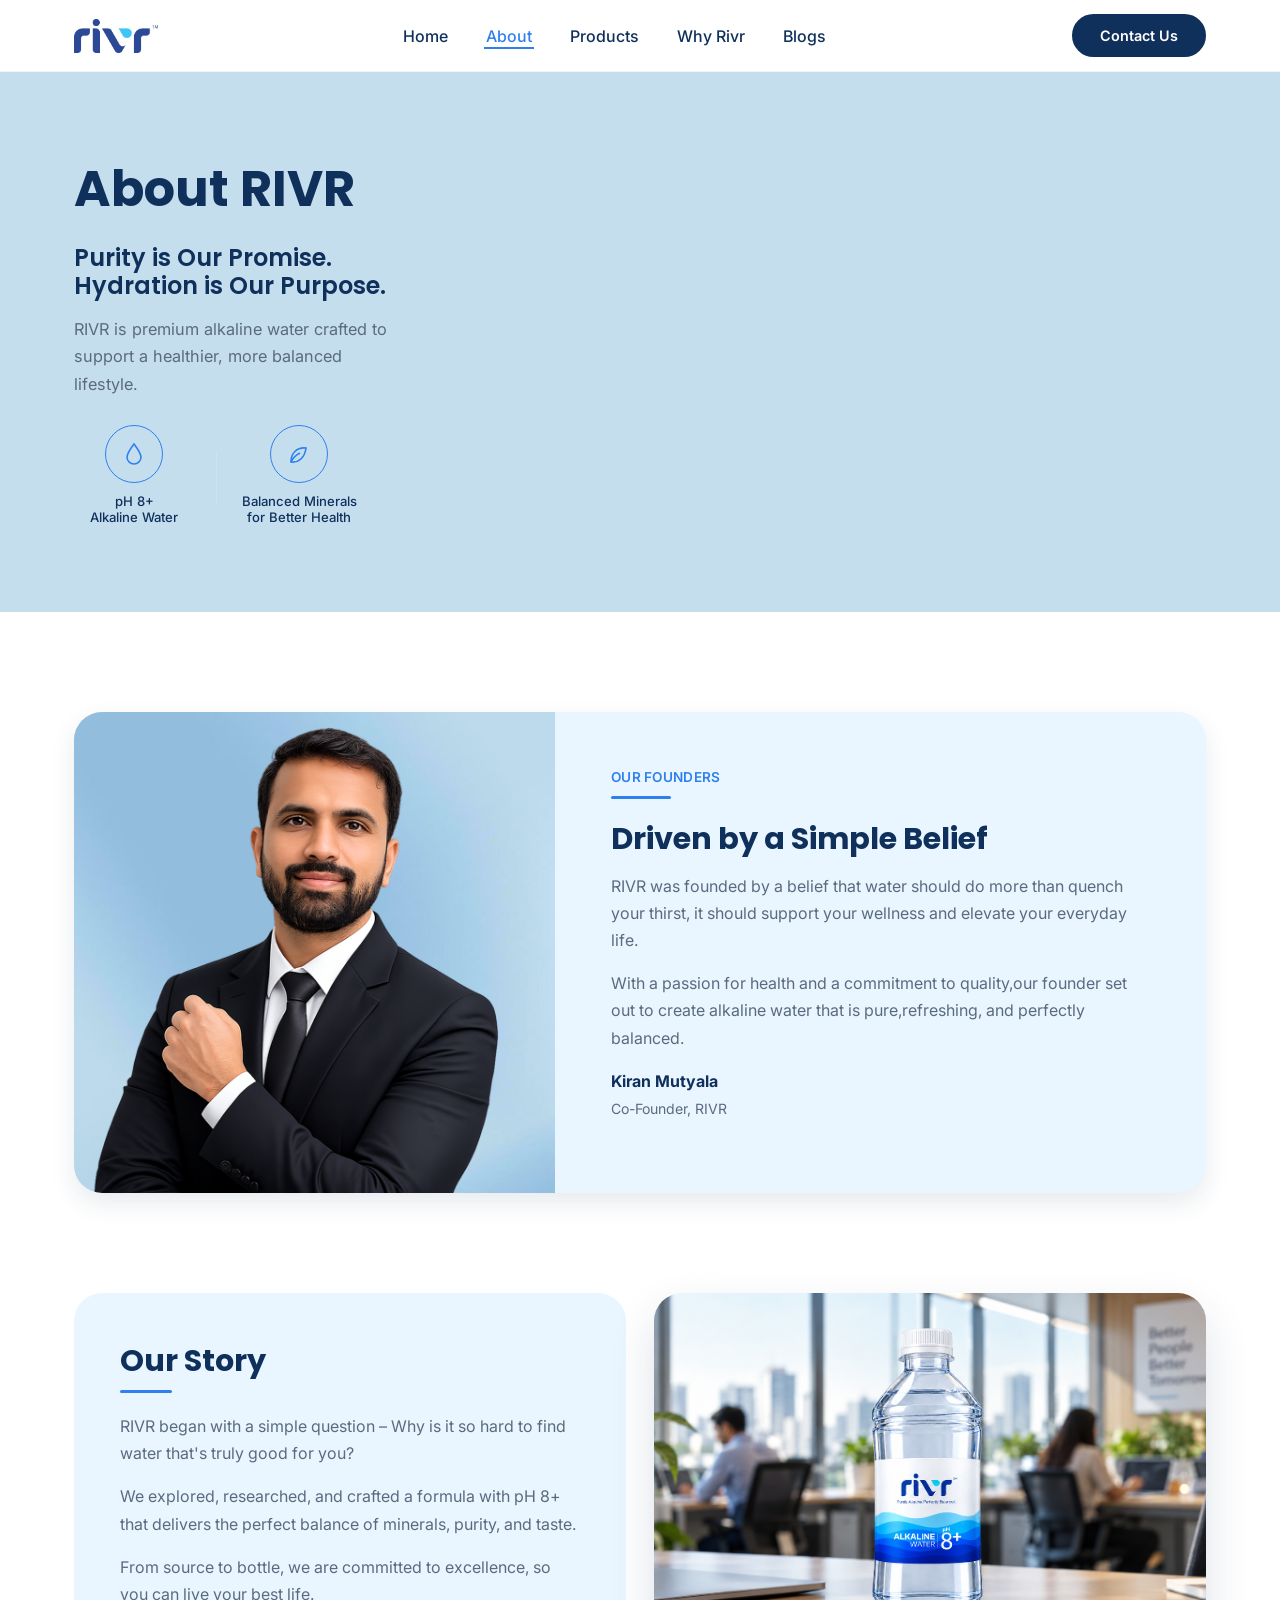
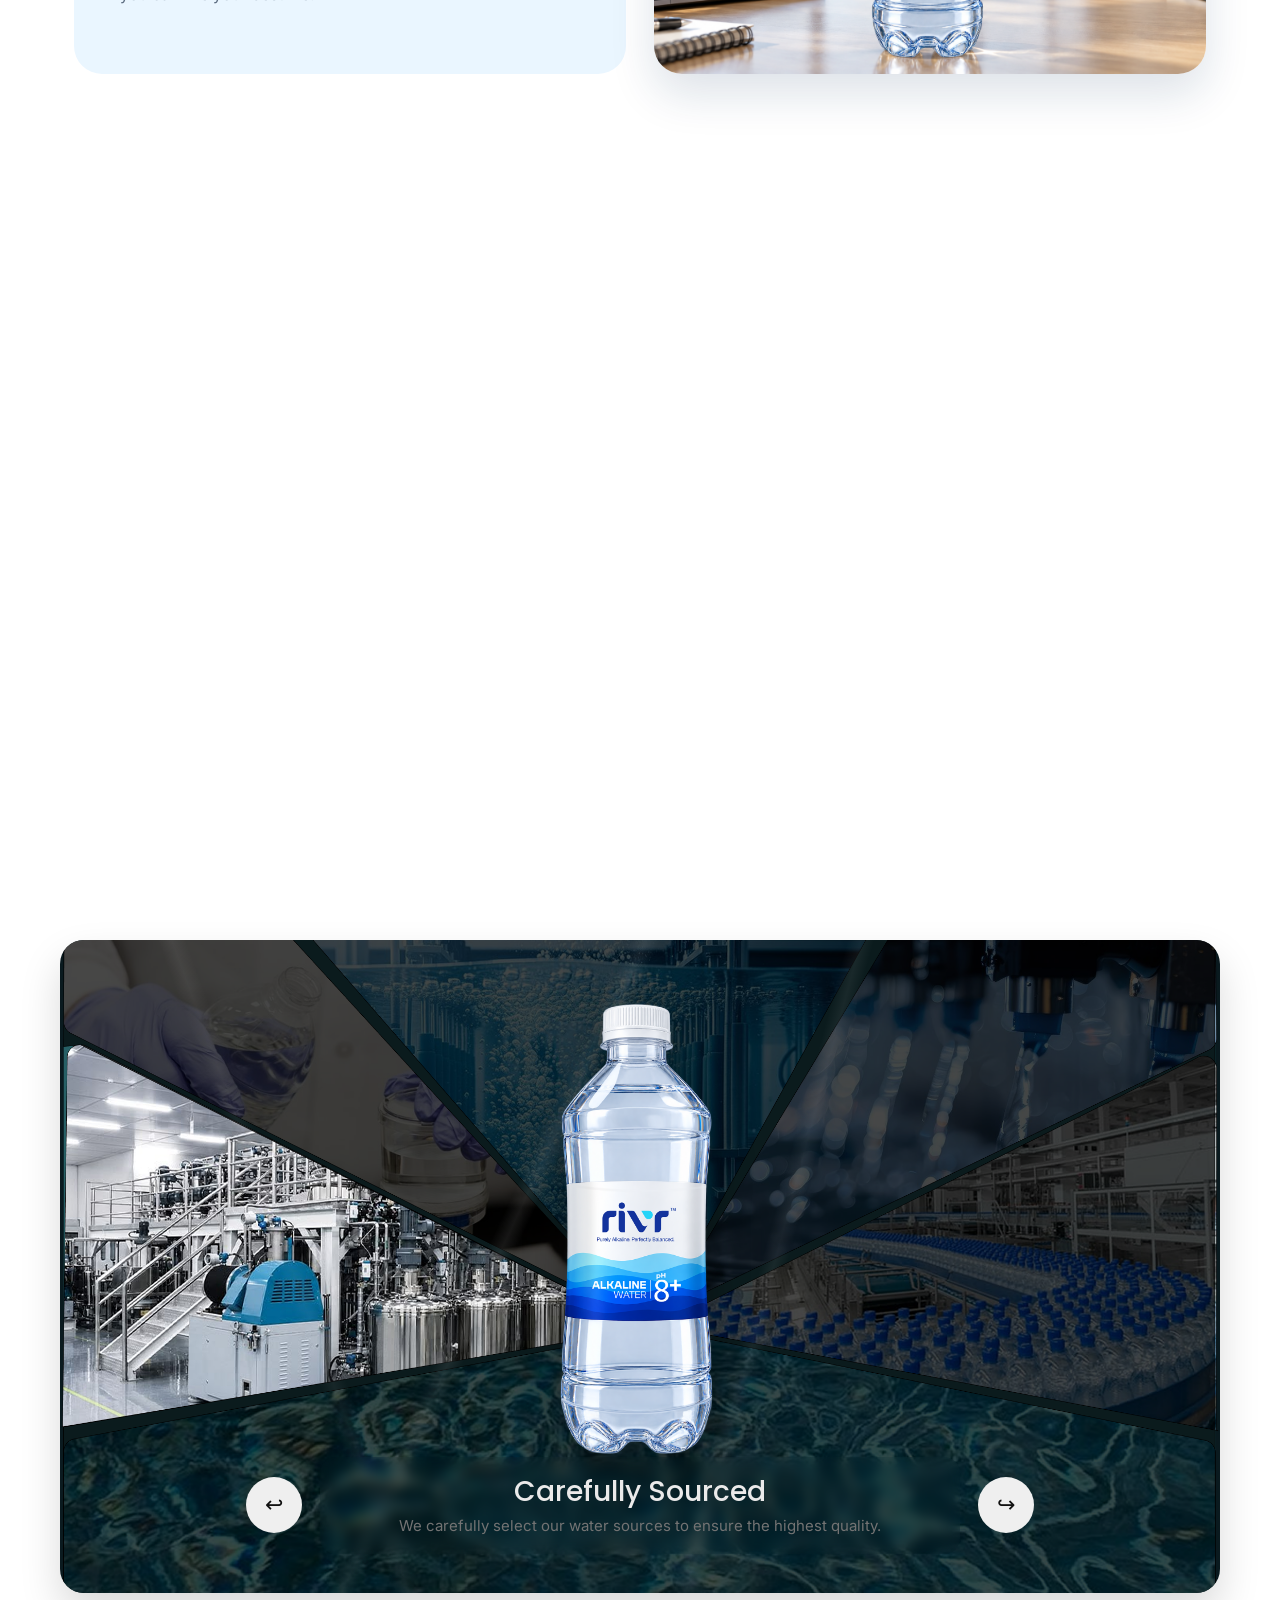
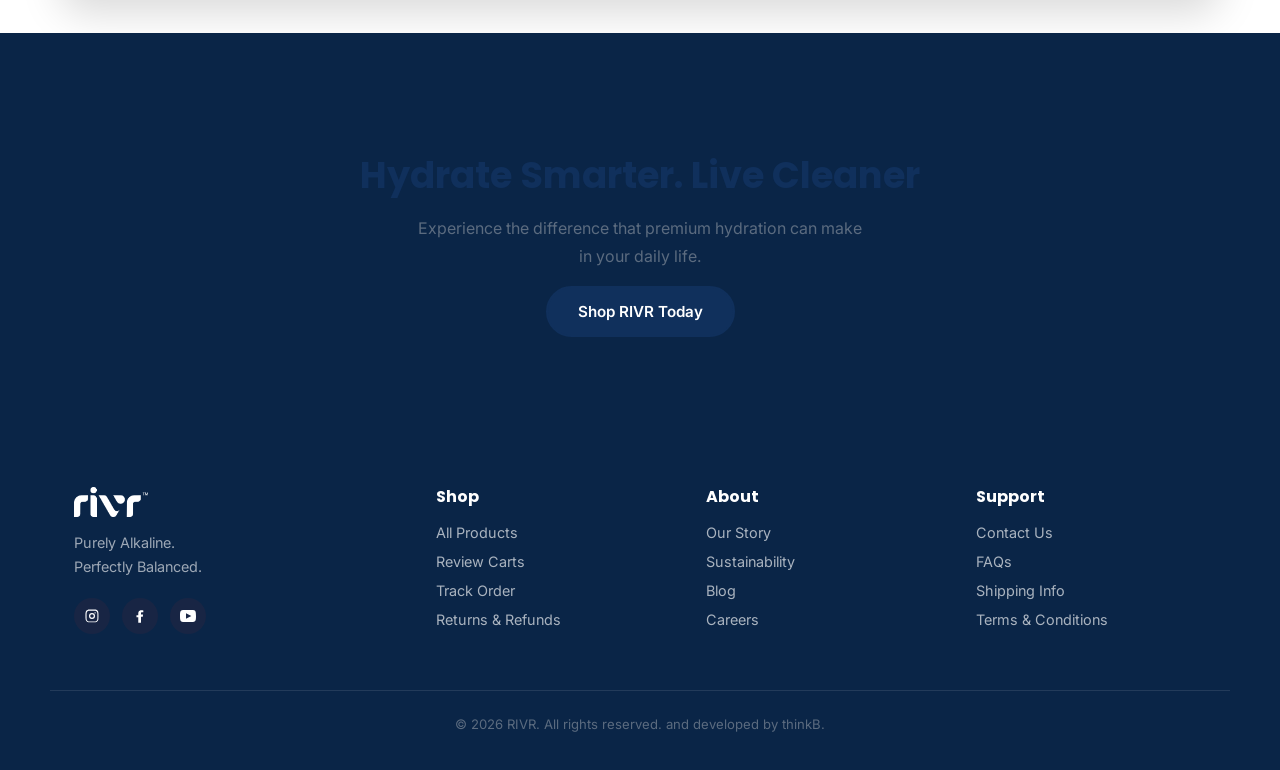
==== commit 9ffcc3a5: "form submision and mobile version updated" ====
--- a/about-us.html
+++ b/about-us.html
@@ -7,6 +7,79 @@
 <link rel="preconnect" href="https://fonts.googleapis.com">
 <link href="https://fonts.googleapis.com/css2?family=Poppins:wght@400;500;600;700;800&family=Inter:wght@400;500;600&family=Dancing+Script:wght@600&display=swap" rel="stylesheet">
 <link rel="stylesheet" href="css/style.css">
+<style>
+  /* this is css for the process section for mobile version only */
+@media (max-width: 768px) {
+  .qt-section {
+    padding: 32px 16px;
+  }
+
+  .qt-card {
+    display: flex;
+    flex-direction: column;
+    aspect-ratio: auto;
+    height: auto;
+    overflow: hidden;
+    border-radius: 18px;
+  }
+
+  .qt-slide {
+    inset: 0;
+    position: absolute;
+    width: 100%;
+    aspect-ratio: 4 / 3;
+  }
+
+  .qt-slide.active {
+    position: relative;
+    inset: auto;
+    flex: 0 0 auto;
+  }
+
+  .qt-facets {
+    bottom: auto;
+    height: 0;
+    padding-bottom: 75%;
+  }
+
+  .qt-bottle-wrap {
+    top: 0;
+    left: 50%;
+    height: 72%;
+    transform: translate(-50%, 8%);
+  }
+
+  .qt-footer {
+    position: relative;
+    inset: auto;
+    z-index: 6;
+    gap: 10px;
+    padding: 16px 12px;
+    background: #0a1a1f;
+  }
+
+  .qt-textbox {
+    padding: 10px 4px;
+    width: auto;
+    flex: 1;
+  }
+
+  .qt-textbox .qt-title {
+    font-size: 20px;
+  }
+
+  .qt-textbox .qt-desc {
+    color: #d0d7d9;
+    font-size: 13px;
+  }
+
+  .qt-arrow {
+    width: 40px;
+    height: 40px;
+    font-size: 18px;
+  }
+}
+</style>
 
 </head>
 <body>
@@ -37,7 +110,6 @@
   <div class="container why-hero-inner">
     <div class="reveal" data-reveal="left">
       <h1>About RIVR</h1>
-      <div class="eyebrow-rule"></div>
       <h2 class="tagline">Purity is Our Promise.<br>Hydration is Our Purpose.</h2>
       <p class="lead">RIVR is premium alkaline water crafted to support a healthier, more balanced lifestyle.</p>
       <div class="hero-quick-icons">
@@ -170,12 +242,6 @@
       </p>
     </div>
     <div class="qt-card">
- 
-      <!-- ===================== BACKGROUND SLIDES ===================== -->
-      <!-- Each slide has its own image + title + description, all defined here in HTML.   -->
-      <!-- Only ONE should have the "active" class at a time — JS just toggles this class. -->
-      <!-- Add/remove <div class="qt-slide">...</div> blocks to add/remove slides.          -->
- 
       <div class="qt-slide active" data-index="0">
         <img src="images/process-bg-1.png" alt="" class="qt-bg-img">
         <div class="qt-overlay"></div>
--- a/css/style.css
+++ b/css/style.css
@@ -911,7 +911,6 @@
 /* HERO */
 .about-hero{position:relative;background:linear-gradient(180deg,var(--sky) 0%,var(--sky-2) 100%);padding:80px 0 70px;overflow:hidden}
 .about-hero-inner{display:grid;grid-template-columns:1fr 1fr;gap:50px;align-items:center}
-.eyebrow-rule{width:60px;height:3px;background:var(--blue);margin:6px 0 22px;border-radius:2px}
 .about-hero h1{font-size:clamp(2.2rem,4.4vw,3.1rem)}
 .about-hero h2.tagline{font-size:clamp(1.3rem,2.4vw,1.7rem);color:var(--navy);font-weight:600;margin-bottom:.6em}
 .about-hero p.lead{max-width:44ch;font-size:1.02rem}
@@ -1290,7 +1289,7 @@
   .hero-quick-icons{justify-content:center}
   .hero-media-about{order:-1}
   .founder-inner{grid-template-columns:1fr}
-  .founder-media img{aspect-ratio:16/9}
+  .founder-media img{aspect-ratio:8/9}
   .story-inner{grid-template-columns:1fr}
   .why-grid{grid-template-columns:repeat(2,1fr)}
   .process-track{flex-wrap:wrap;justify-content:center;row-gap:30px}
@@ -1331,7 +1330,6 @@
 /* HERO */
 .contact-hero{position:relative;background:linear-gradient(180deg,var(--sky) 0%,var(--sky-2) 100%);padding:80px 0;overflow:hidden}
 .contact-hero-inner{display:grid;grid-template-columns:1fr 1fr;gap:50px;align-items:center}
-.eyebrow-rule{width:60px;height:3px;background:var(--blue);margin:10px 0 22px;border-radius:2px}
 .contact-hero h1{font-size:clamp(2.2rem,4.4vw,3.1rem)}
 .contact-hero h2.tagline{font-size:clamp(1.2rem,2.2vw,1.5rem);color:var(--navy);font-weight:600;margin-bottom:.6em}
 .contact-hero p.lead{max-width:46ch;font-size:1.02rem}
@@ -1520,7 +1518,6 @@
 /* HERO */
 .blog-hero{position:relative;background:linear-gradient(180deg,var(--sky) 0%,var(--sky-2) 100%);padding:80px 0;overflow:hidden}
 .blog-hero-inner{display:grid;grid-template-columns:1fr 1fr;gap:50px;align-items:center}
-.eyebrow-rule{width:60px;height:3px;background:var(--blue);margin:10px 0 22px;border-radius:2px}
 .blog-hero h1{font-size:clamp(2.2rem,4.4vw,3.1rem)}
 .blog-hero p.lead{max-width:46ch;font-size:1.02rem}
 .search-box{position:relative;max-width:460px;margin-top:8px}
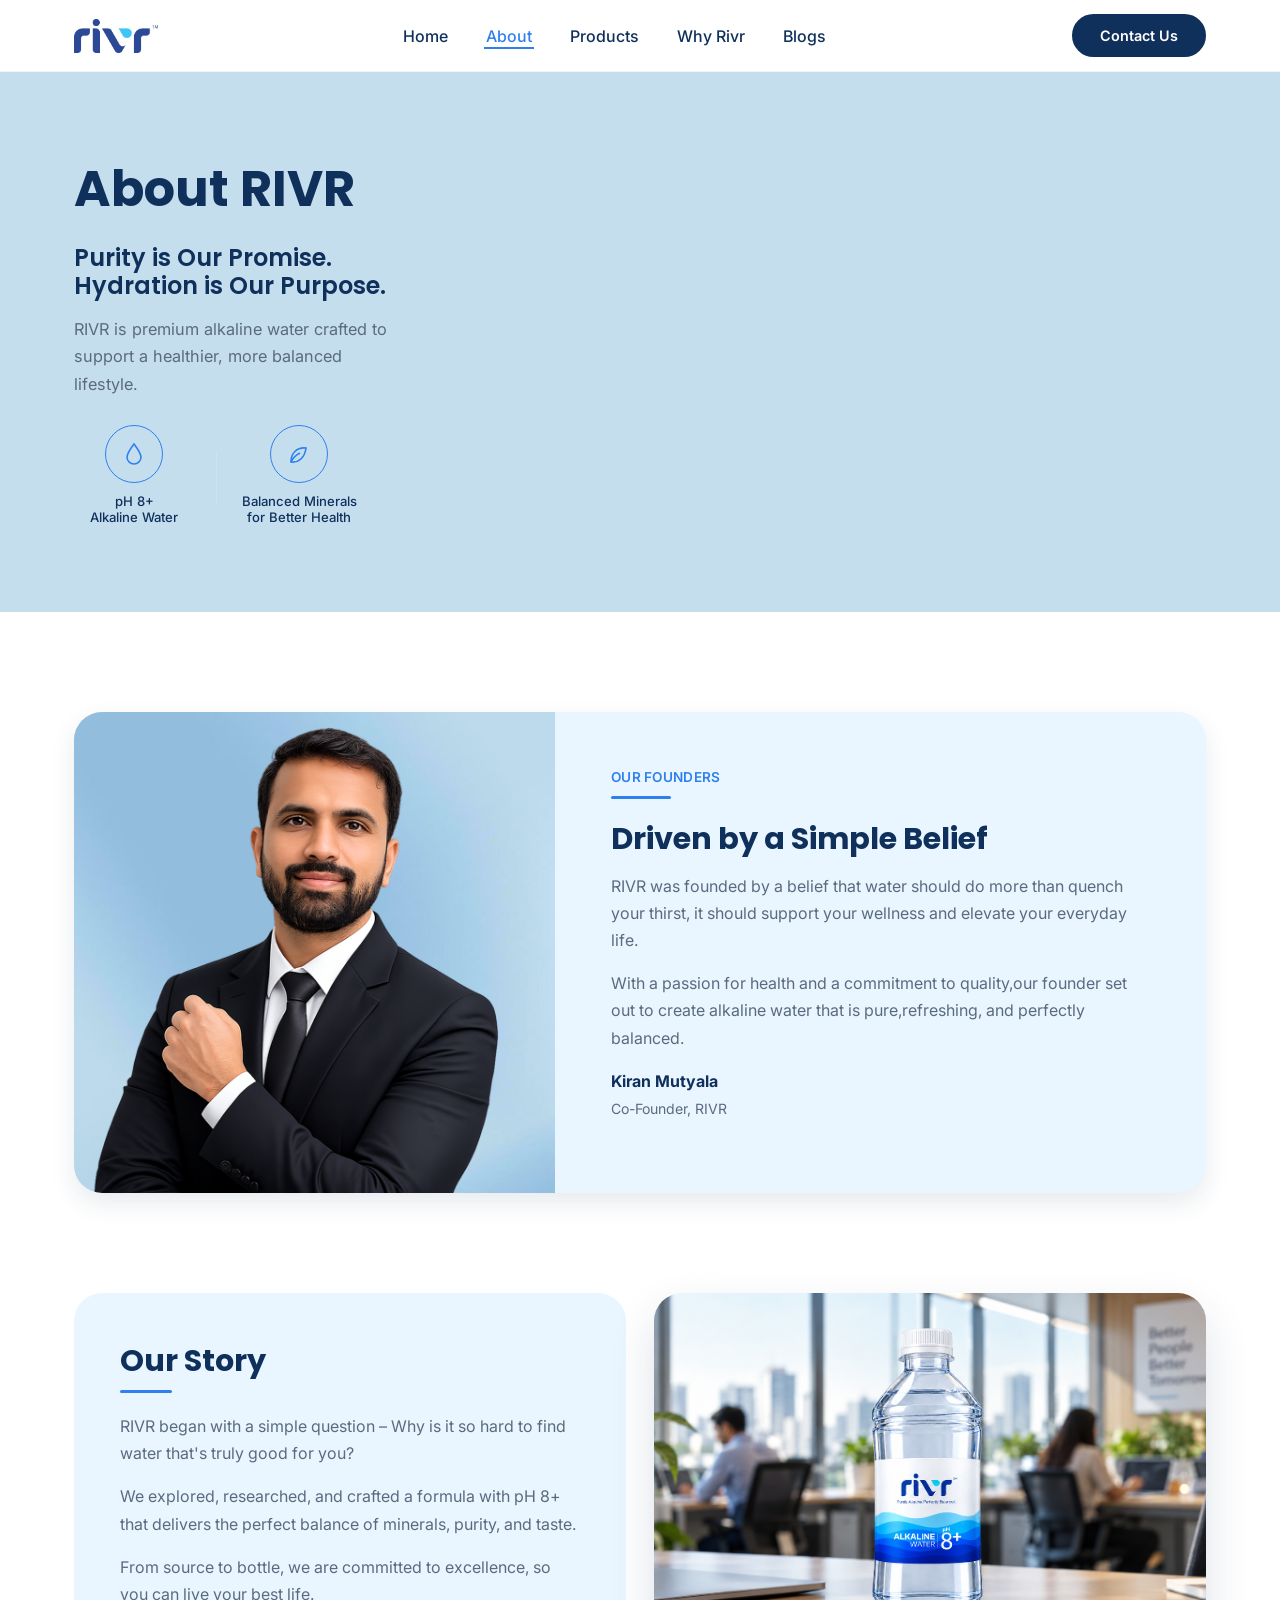
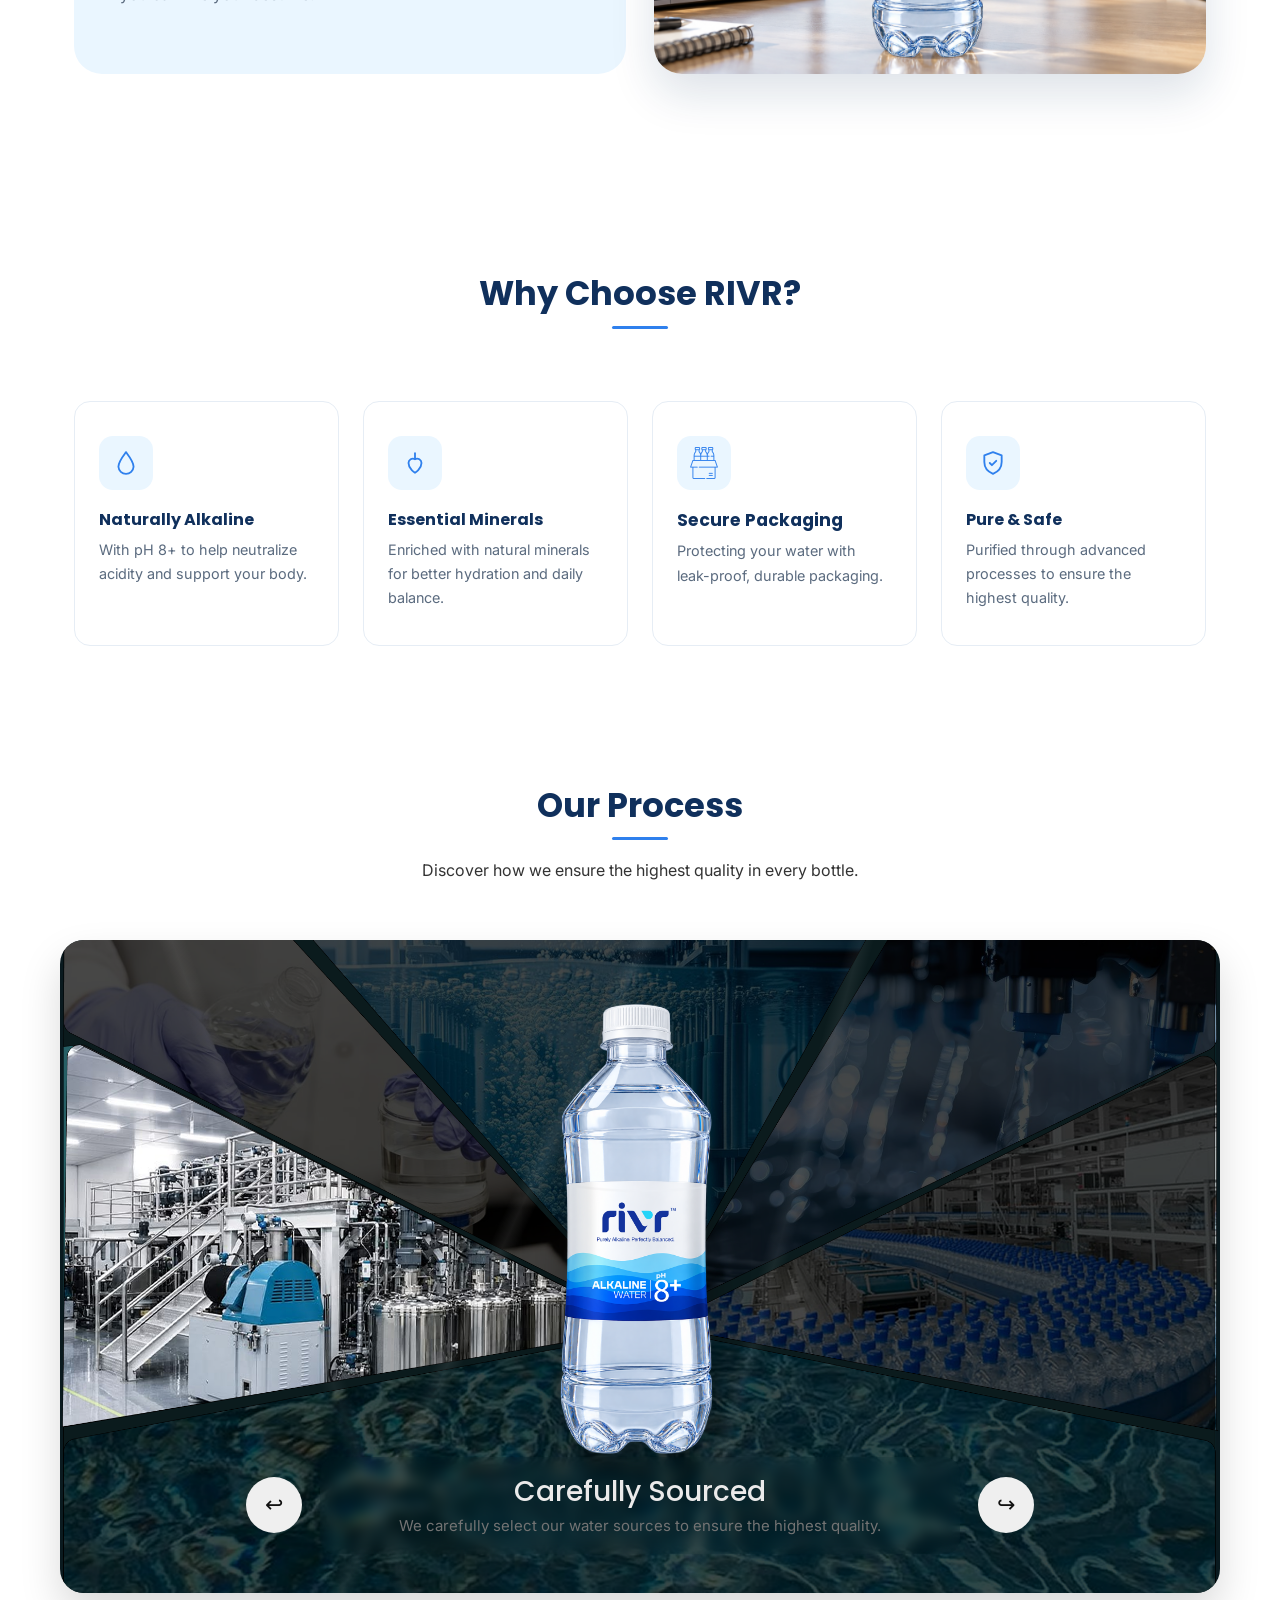
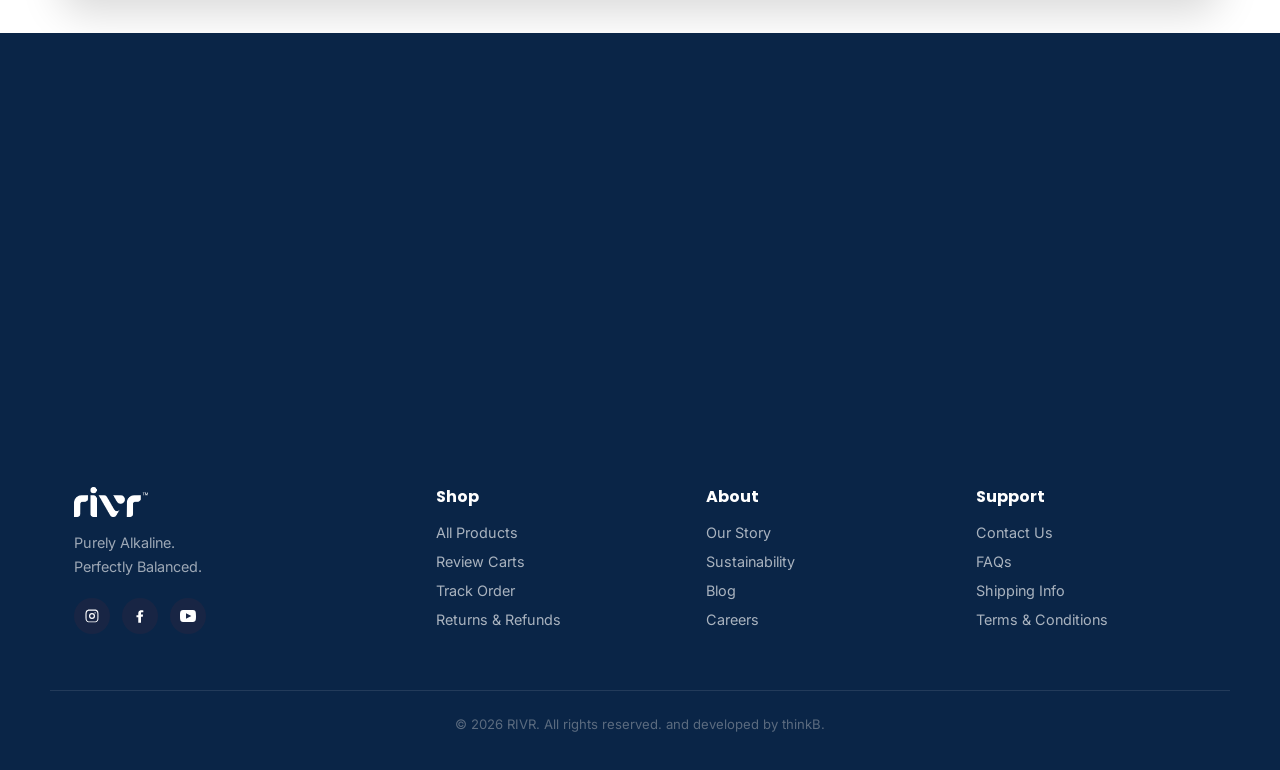
==== commit 71d6aa28: "founder name spelling mistake" ====
--- a/about-us.html
+++ b/about-us.html
@@ -176,7 +176,7 @@
             <h3>Building a Better Tomorrow</h3>
             <p>Our vision goes beyond creating great products. We believein making healthier and better choices accessible toeveryone, every day.</p>
             <p>Through innovation, quality, and a commitment to wellness,we are building a brand that puts people and theireveryday wellbeing first.</p>
-            <p class="founder-name">Bandaru Iswary Lakshmi</p>
+            <p class="founder-name">Bandaru Iswarya Lakshmi</p>
             <p class="founder-title">Founder, RIVR</p>
           </div>
         </div>
